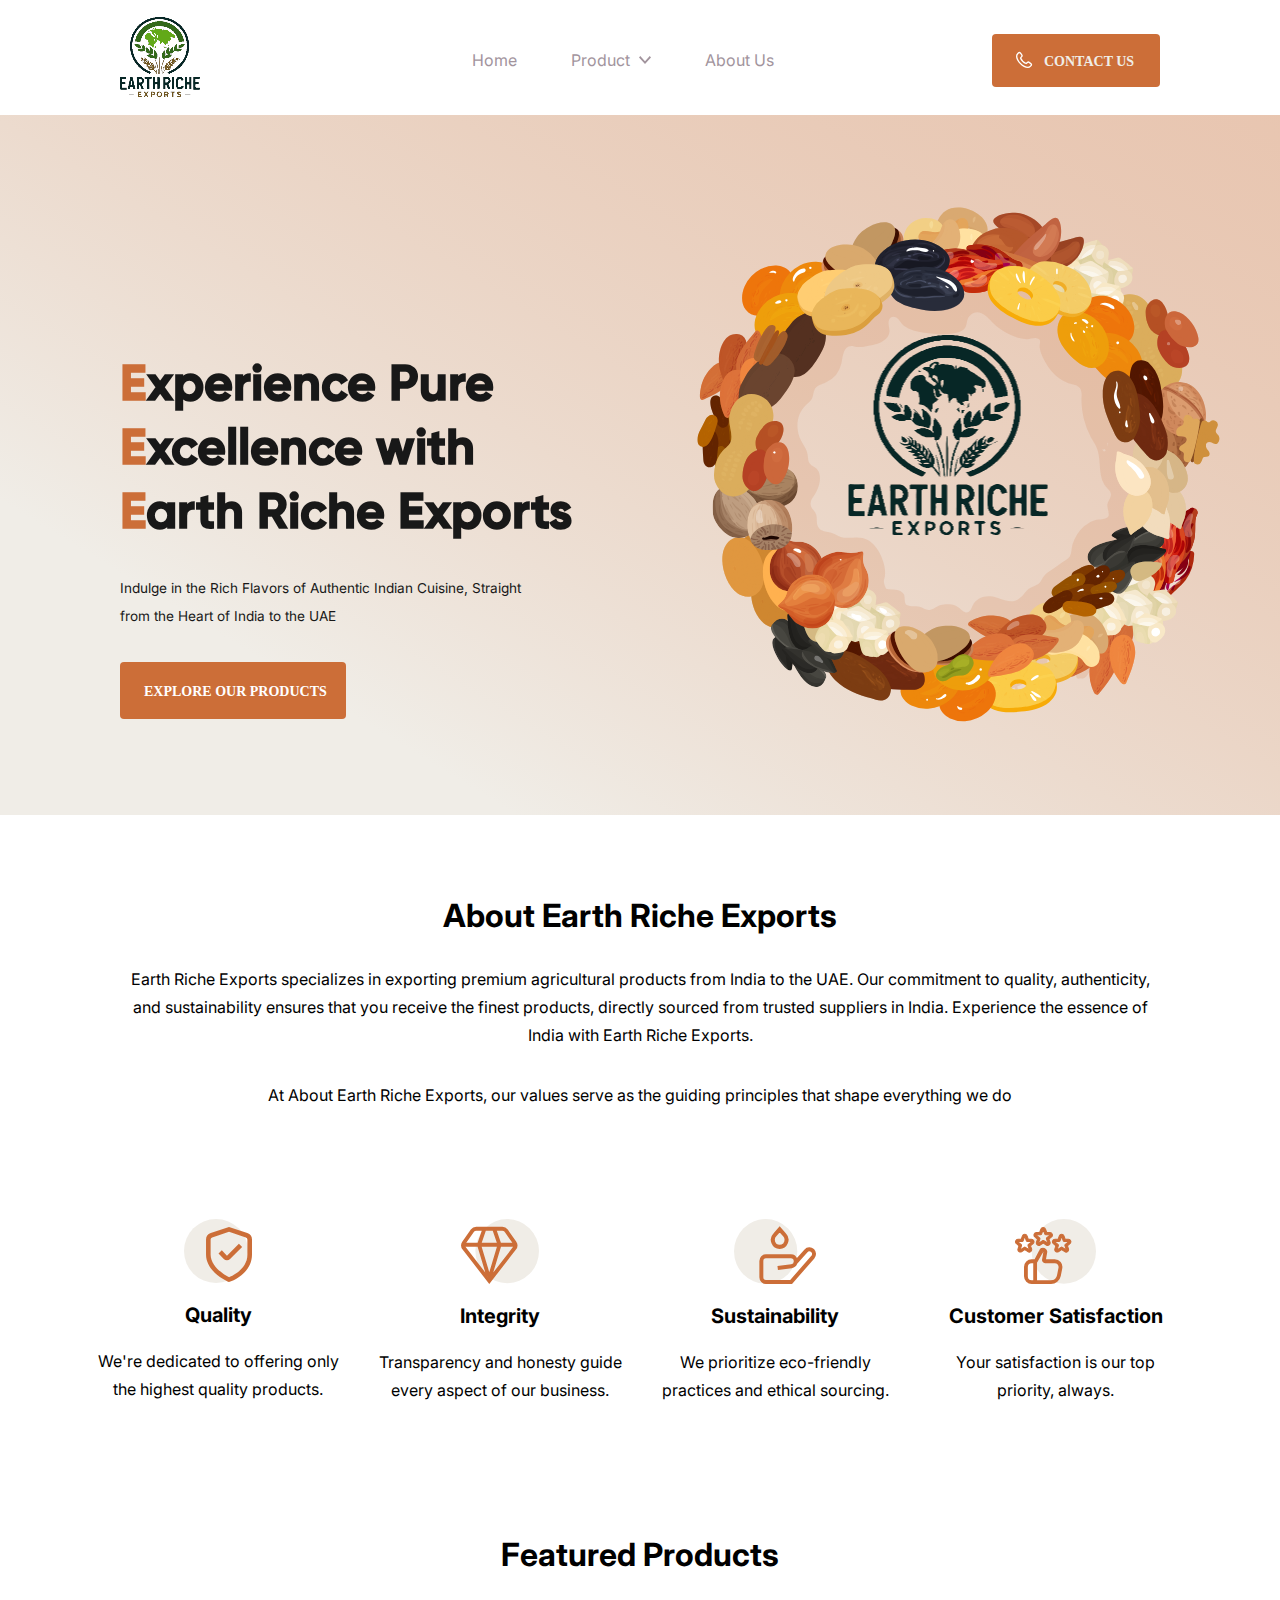
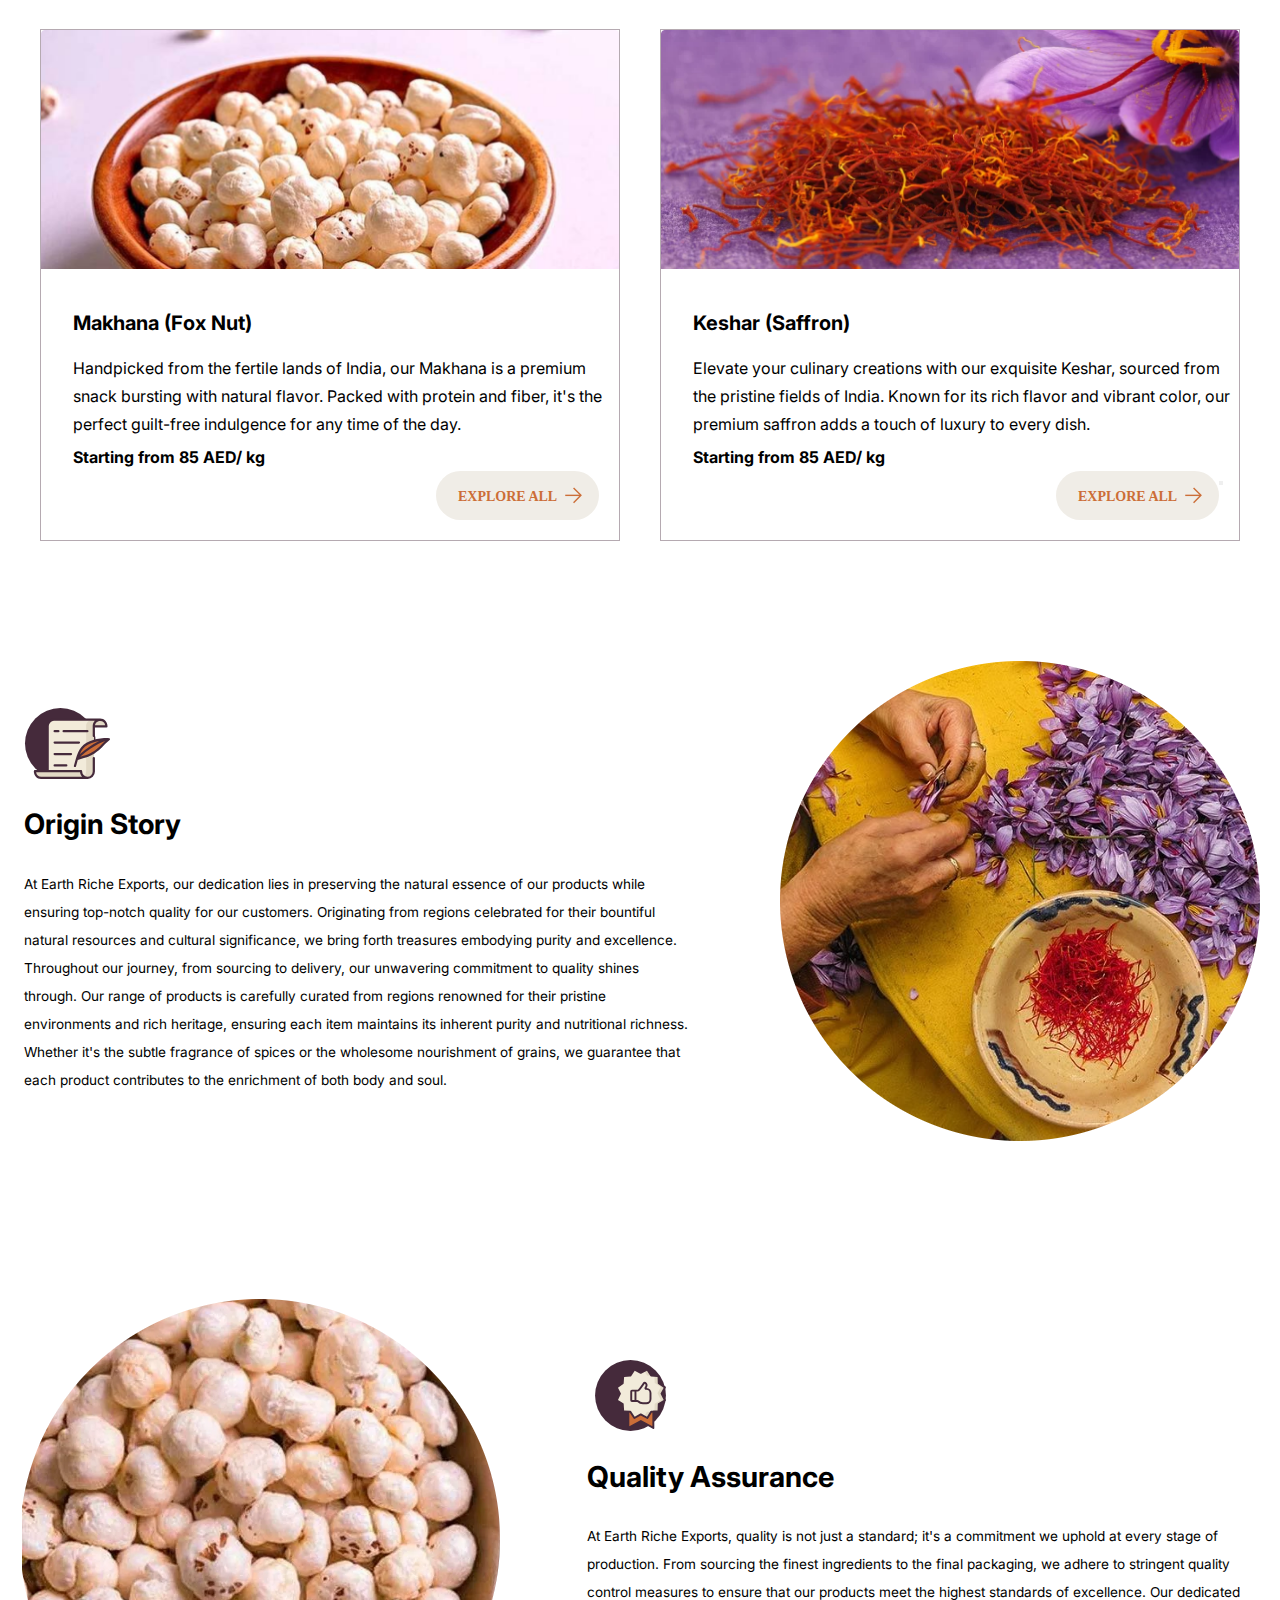
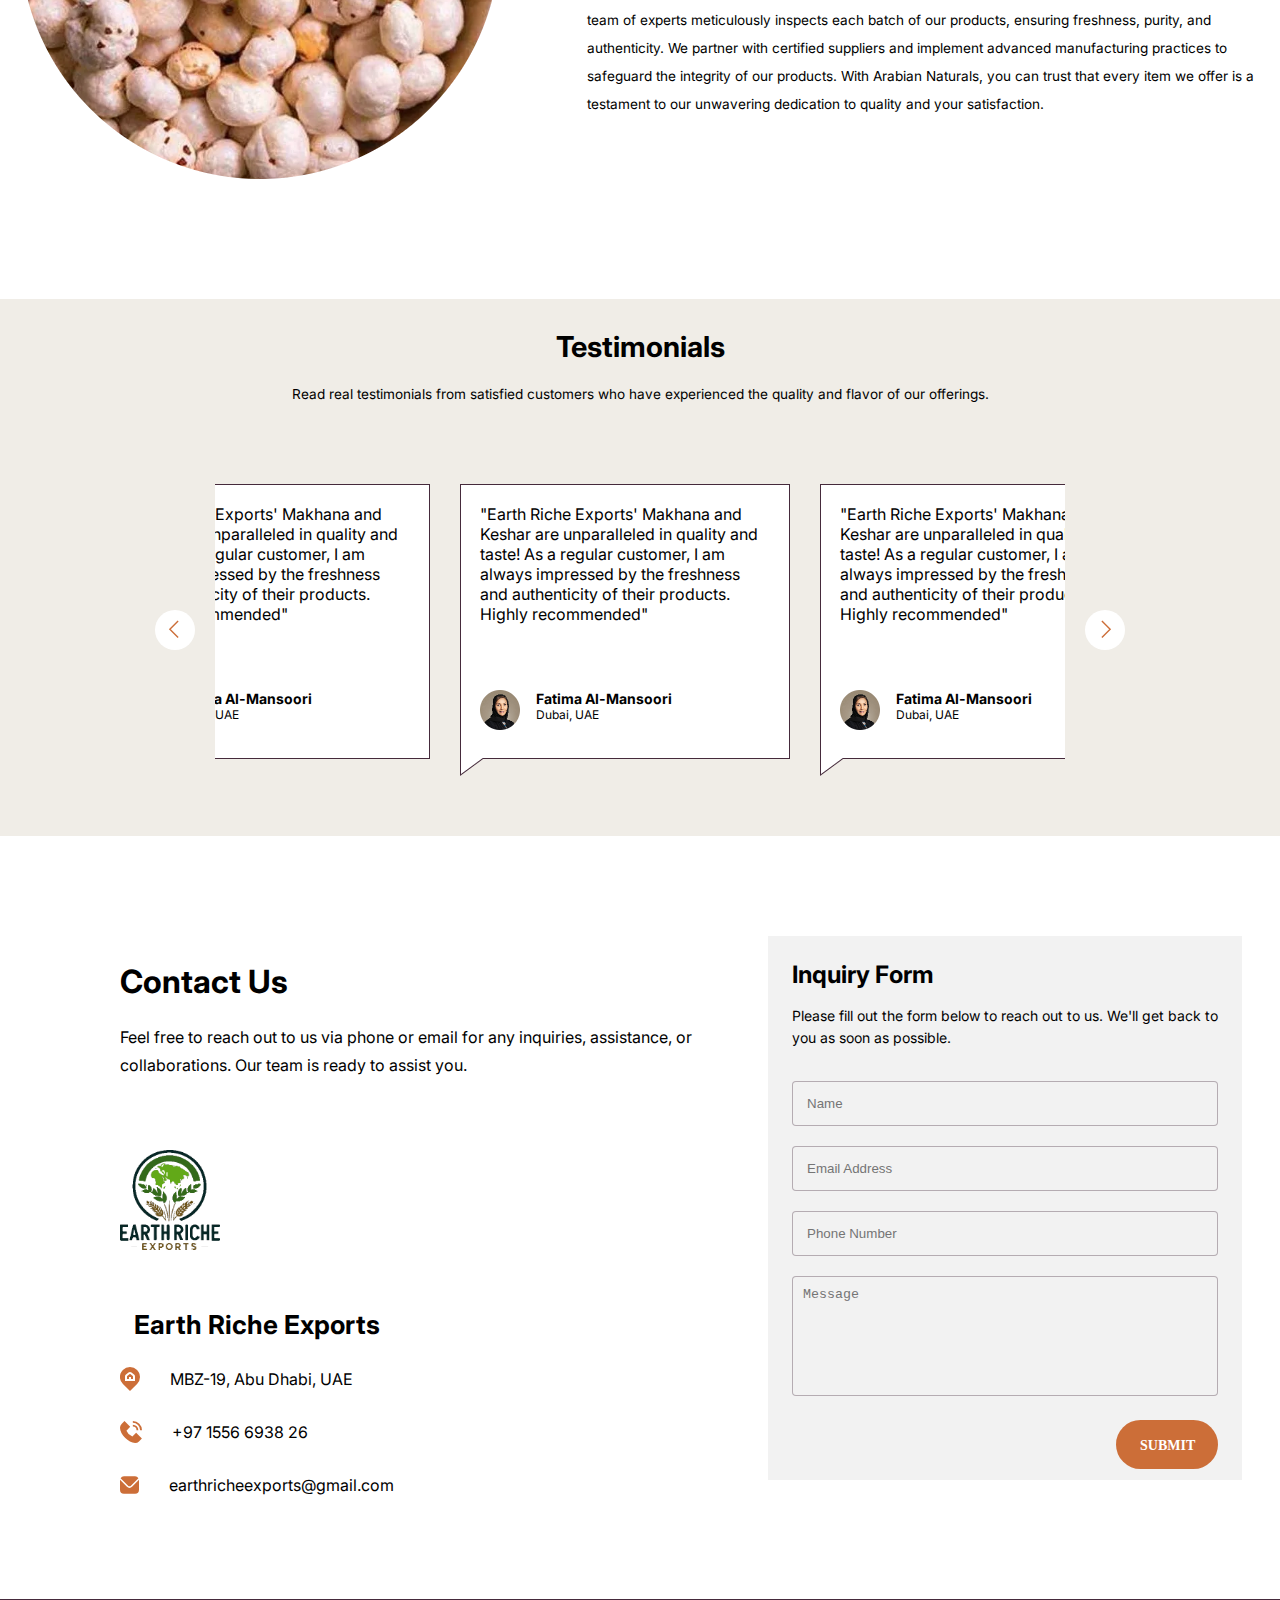
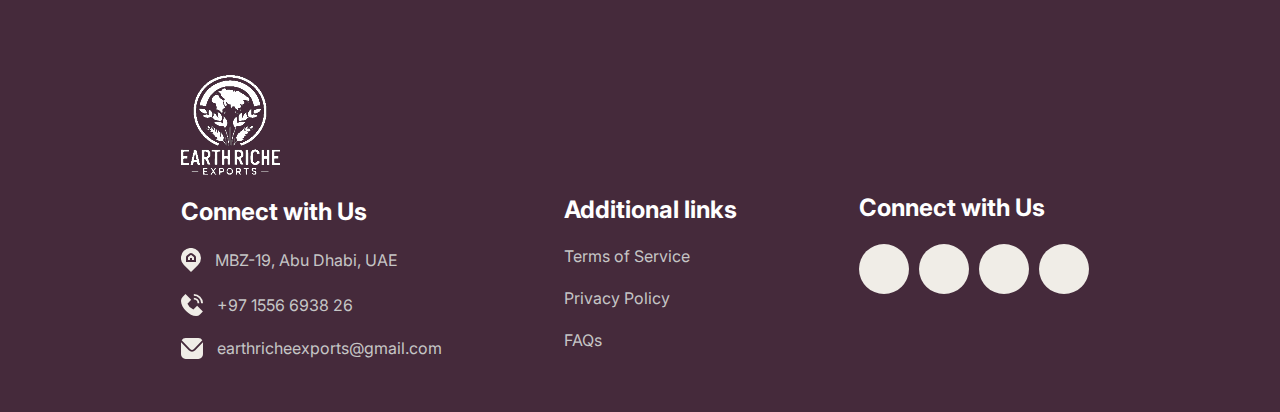
==== index.html @ 017966f7 "Index update" ====
<!DOCTYPE html>
<html lang="en">

<head>
    <meta charset="UTF-8">
    <meta name="viewport" content="width=device-width, initial-scale=1.0">
    <link rel="preconnect" href="https://fonts.googleapis.com">
    <link rel="preconnect" href="https://fonts.gstatic.com" crossorigin>
    <link href="https://fonts.googleapis.com/css2?family=Inter:wght@100..900&display=swap" rel="stylesheet">
    <link rel="stylesheet" href="../css/home.css">
    <title>Earth Riche</title>
</head>

<body>
    <header id="header">
        <div class="logo"> <img src="../img/assets/header-logo.png" alt=""></div>
        <div class="navigation">
            <ul>
                <li><a href="index.html">Home</a></li>
                <li><a class="product-dropdown" href="product.html">Product<img src="../img/assets/ic-dropdown.svg"
                            alt=""></a></li>
                <li><a href="product-keshar.html">About Us</a></li>
            </ul>
        </div>
        <button class="contact-btn"></div>
    </header>

    <!-- Showcase -->
    <div id="showcase">
        <div class="left-section">
            <h1><span class="orange-text">E</span><span class="dark-showcase-text">xperience Pure</span></h1>
            <h1><span class="orange-text">E</span><span class="dark-showcase-text">xcellence with</span></h1>
            <h1><span class="orange-text">E</span><span class="dark-showcase-text">arth Riche Exports</span></h1>
            <p>Indulge in the Rich Flavors of Authentic Indian Cuisine, Straight <br> from the Heart of India to the UAE
            </p>
            <button class="showcase-btn"></button>
        </div>
        <div class="right-section">
            <img class="showcase-ring" src="../img/assets/showcase-dryfruit-ring.svg" alt="">
            <img class="showcase-logo" src="../img/assets/showcase-logo.png" alt="">
        </div>
    </div>

    <!-- About -->
    <div id="about">
        <div class="about-head">
            <h2>About Earth Riche Exports</h2>
            <p>Earth Riche Exports specializes in exporting premium agricultural products from India to the UAE. Our
                 commitment to quality, authenticity, and sustainability ensures that you receive the finest
                products, directly sourced from trusted suppliers in India. Experience the essence of India with
                Earth Riche Exports.
            </p>
            <p>At About Earth Riche Exports, our values serve as the guiding principles that shape everything we do</p>
        </div>

        <div class="about-highlights">
            <div class="item">
                <img src="../img/assets/ic-quality.svg" alt="">
                <h3>Quality</h3>
                <p>We're dedicated to offering only <br> the highest quality products.</p>
            </div>
            <div class="item">
                <img src="../img/assets/ic-integrity.svg" alt="">
                <h3>Integrity</h3>
                <p>Transparency and honesty guide <br> every aspect of our business.</p>
            </div>
            <div class="item">
                <img src="../img/assets/ic-sustainability.svg" alt="">
                <h3>Sustainability</h3>
                <p>We prioritize eco-friendly <br> practices and ethical sourcing.</p>
            </div>
            <div class="item">
                <img src="../img/assets/ic-customer-satisfaction.svg" alt="">
                <h3>Customer Satisfaction</h3>
                <p>Your satisfaction is our top <br> priority, always.</p>
            </div>
        </div>
    </div>

    <!-- Featured -->

    <div id="featured">
        <h1>Featured Products</h1>
        <div class="card-container">
            <div class="card">
                <img src="../img/assets/fox-nut.png" alt="">
                <h2>Makhana (Fox Nut)</h2>
                <p>Handpicked from the fertile lands of India, our Makhana is a premium snack bursting with natural
                    flavor. Packed with protein and fiber, it's the perfect guilt-free indulgence for any time of the
                    day.</p>
                <h3>Starting from 85 AED/ kg</h3>
                <button class="explore-all-btn"></button>
            </div>
            <div class="card">
                <img src="../img/assets/saffron.png" alt="">
                <h2>Keshar (Saffron)</h2>
                <p>Elevate your culinary creations with our exquisite Keshar, sourced from the pristine fields of India.
                    Known for its rich flavor and vibrant color, our premium saffron adds a touch of luxury to every
                    dish.</p>
                <h3>Starting from 85 AED/ kg</h3>
                <div class="explore-all-btn">
                    <button></button>
                </div>
            </div>
        </div>
    </div>

    <!-- Origin Story -->
    <div id="origin-story">
        <div class="origin-left">
            <img src="../img/assets/ic-origin-story.svg" alt="">
            <h1>Origin Story</h1>
            <p>At Earth Riche Exports, our dedication lies in preserving the natural essence of our products while
                ensuring top-notch quality for our customers. Originating from regions celebrated for their bountiful
                natural resources and cultural significance, we bring forth treasures embodying purity and excellence.
                Throughout our journey, from sourcing to delivery, our unwavering commitment to quality shines through.
                Our range of products is carefully curated from regions renowned for their pristine environments and
                rich heritage, ensuring each item maintains its inherent purity and nutritional richness. Whether it's
                the subtle fragrance of spices or the wholesome nourishment of grains, we guarantee that each product
                contributes to the enrichment of both body and soul.</p>
        </div>
        <div class="origin-right"></div>
    </div>

    <div id="quality-assurance">
        <div class="quality-left"></div>
        <div class="quality-right">
            <img src="../img/assets/ic-quality-assurance.svg" alt="">
            <h1>Quality Assurance</h1>
            <p>At Earth Riche Exports, quality is not just a standard; it's a commitment we uphold at every stage of
                production. From sourcing the finest ingredients to the final packaging, we adhere to stringent quality
                control measures to ensure that our products meet the highest standards of excellence. Our dedicated
                team of experts meticulously inspects each batch of our products, ensuring freshness, purity, and
                authenticity. We partner with certified suppliers and implement advanced manufacturing practices to
                safeguard the integrity of our products. With Arabian Naturals, you can trust that every item we offer
                is a testament to our unwavering dedication to quality and your satisfaction.</p>
        </div>
    </div>

    <!-- Testimonials -->
    <div id="testimonials">
        <h1>Testimonials</h1>
        <p>Read real testimonials from satisfied customers who have experienced the quality and flavor of our offerings.
        </p>
        <div class="testimonials-dialogs">
            <div class="left-arrow" id="leftArrow"></div>
            <div class="the-testimony" id="testimony">
                <div class="testimonials-container">
                    <p>"Earth Riche Exports' Makhana and Keshar are unparalleled in quality and taste! As a regular
                        customer, I am always impressed by the freshness and authenticity of their products. Highly
                        recommended"</p>
                    <div class="profile-container">
                        <div class="testimonials-person">
                            <img src="../img/assets/testimonials-person.png" alt="">
                        </div>
                        <div class="testimonials-person-info">
                            <h1>Fatima Al-Mansoori</h1>
                            <p>Dubai, UAE</p>
                        </div>
                    </div>
                </div>

                <div class="testimonials-container">
                    <p>"Earth Riche Exports' Makhana and Keshar are unparalleled in quality and taste! As a regular
                        customer, I am always impressed by the freshness and authenticity of their products. Highly
                        recommended"</p>
                    <div class="profile-container">
                        <div class="testimonials-person">
                            <img src="../img/assets/testimonials-person.png" alt="">
                        </div>
                        <div class="testimonials-person-info">
                            <h1>Fatima Al-Mansoori</h1>
                            <p>Dubai, UAE</p>
                        </div>
                    </div>
                </div>

                <div class="testimonials-container">
                    <p>"Earth Riche Exports' Makhana and Keshar are unparalleled in quality and taste! As a regular
                        customer, I am always impressed by the freshness and authenticity of their products. Highly
                        recommended"</p>
                    <div class="profile-container">
                        <div class="testimonials-person">
                            <img src="../img/assets/testimonials-person.png" alt="">
                        </div>
                        <div class="testimonials-person-info">
                            <h1>Fatima Al-Mansoori</h1>
                            <p>Dubai, UAE</p>
                        </div>
                    </div>
                </div>
                <div class="testimonials-container">
                    <p>"Earth Riche Exports' Makhana and Keshar are unparalleled in quality and taste! As a regular
                        customer, I am always impressed by the freshness and authenticity of their products. Highly
                        recommended"</p>
                    <div class="profile-container">
                        <div class="testimonials-person">
                            <img src="../img/assets/testimonials-person.png" alt="">
                        </div>
                        <div class="testimonials-person-info">
                            <h1>Fatima Al-Mansoori</h1>
                            <p>Dubai, UAE</p>
                        </div>
                    </div>
                </div>
                <div class="testimonials-container">
                    <p>"Earth Riche Exports' Makhana and Keshar are unparalleled in quality and taste! As a regular
                        customer, I am always impressed by the freshness and authenticity of their products. Highly
                        recommended"</p>
                    <div class="profile-container">
                        <div class="testimonials-person">
                            <img src="../img/assets/testimonials-person.png" alt="">
                        </div>
                        <div class="testimonials-person-info">
                            <h1>Fatima Al-Mansoori</h1>
                            <p>Dubai, UAE</p>
                        </div>
                    </div>
                </div>

                <div class="testimonials-container">
                    <p>"Earth Riche Exports' Makhana and Keshar are unparalleled in quality and taste! As a regular
                        customer, I am always impressed by the freshness and authenticity of their products. Highly
                        recommended"</p>
                    <div class="profile-container">
                        <div class="testimonials-person">
                            <img src="../img/assets/testimonials-person.png" alt="">
                        </div>
                        <div class="testimonials-person-info">
                            <h1>Fatima Al-Mansoori</h1>
                            <p>Dubai, UAE</p>
                        </div>
                    </div>
                </div>

                <div class="testimonials-container">
                    <p>"Earth Riche Exports' Makhana and Keshar are unparalleled in quality and taste! As a regular
                        customer, I am always impressed by the freshness and authenticity of their products. Highly
                        recommended"</p>
                    <div class="profile-container">
                        <div class="testimonials-person">
                            <img src="../img/assets/testimonials-person.png" alt="">
                        </div>
                        <div class="testimonials-person-info">
                            <h1>Fatima Al-Mansoori</h1>
                            <p>Dubai, UAE</p>
                        </div>
                    </div>
                </div>
            </div>
            <div class="right-arrow" id="rightArrow"></div>
        </div>
        <script src="../js/scroll.js"></script>
    </div>

    <div id="contact-inquiry">
        <div class="contact-left-section">
            <h1>Contact Us</h1>
            <p>Feel free to reach out to us via phone or email for any inquiries, assistance, or <br> collaborations.
                Our team is ready to assist you.</p>
            <div class="contact-us-addresses">
                <ul>
                    <li>
                        <div class="contact-us-logo"></div>
                    </li>
                    <li>
                        <h3>Earth Riche Exports</h3>
                    </li>
                    <li><img src="../img/assets/map-marker-home-orange.svg" alt="">
                        <p>MBZ-19, Abu Dhabi, UAE</p>
                    </li>
                    <li><img src="../img/assets/phone-call-orange.svg" alt="">
                        <p>+97 1556 6938 26</p>
                    </li>
                    <li><img src="../img/assets/envelope-orange.svg" alt="">
                        <p>earthricheexports@gmail.com</p>
                    </li>
                </ul>
            </div>
        </div>
        <div class="contact-right-section">
            <div class="inquiry-form-container">
                <h1>Inquiry Form</h1>
                <p>Please fill out the form below to reach out to us. We'll get back to you as soon as possible.</p>
                <div class="input-container">
                    <input type="text" class="text-input" placeholder="Name">
                </div>
                <div class="input-container">
                    <input type="text" class="text-input" placeholder="Email Address">
                </div>
                <div class="input-container">
                    <input type="text" class="text-input" placeholder="Phone Number">
                </div>
                <div class="input-container">
                    <textarea class="text-area" placeholder="Message"></textarea>
                </div>
                <button class="submit-btn">SUBMIT</button>
            </div>
            
        </div>
    </div>

    <!-- Footer -->
    <footer id="footer">
        <div class="more-info">
            <div class="connect-with-us-addresses">
                <ul>
                    <li>
                        <div class="footer-image"><img src="../img/assets/footer-logo.png" alt=""></div>
                    </li>
                    <li>
                        <h3>Connect with Us</h3>
                    </li>
                    <li><img src="../img/assets/ic-location.svg" alt="">
                        <p>MBZ-19, Abu Dhabi, UAE</p>
                    </li>
                    <li><img src="../img/assets/ic-phone.svg" alt="">
                        <p>+97 1556 6938 26</p>
                    </li>
                    <li><img src="../img/assets/ic-mail.svg" alt="">
                        <p>earthricheexports@gmail.com</p>
                    </li>
                </ul>
            </div>
            <div class="additional-links">
                <ul>
                    <li>
                        <h3>Additional links</h3>
                    </li>
                    <li>
                        <p>Terms of Service</p>
                    </li>
                    <li>
                        <p>Privacy Policy</p>
                    </li>
                    <li>
                        <p>FAQs</p>
                    </li>
                </ul>
            </div>
            <div class="connect-with-us-social">
                <h3>Connect with Us</h3>
                <div class="icons">
                    <ul>
                        <li><img src="../img/assets/ic-twitter.svg" alt=""></li>
                        <li><img src="../img/assets/ic-facebook.svg" alt=""></li>
                        <li><img src="../img/assets/ic-instagram.svg" alt=""></li>
                        <li><img src="../img/assets/ic-linkedin.svg" alt=""></li>
                    </ul>
                </div>
            </div>
        </div>
    </footer>
    
</body>

</html>
---- css/home.css ----
* {
  margin: 0;
  padding: 0;
  box-sizing: border-box;
  margin: auto;
}

@font-face {
  font-family: gilroy-bold;
  src: url(../font/gilroy/Gilroy-Bold.ttf);
}

a {
  color: #A2949D;
  text-decoration: none;
  font-family: "Inter", sans-serif;
}

h1,
h2,
h3,
h4,
p {
  font-family: "Inter", sans-serif;
}

.orange-text {
  color: #CC6E38;
}

.dark-showcase-text {
  color: #181818;
}


/* Styles for screens with a maximum width of 480 pixels (e.g., mobile phones) */
@media screen and (max-width: 480px) {
  /* CSS styles for mobile phones */


  /* Navbar */
  #header {
    width: 100%;
    background: #fff;
    position: sticky;
    height: 70px;
    z-index: 2;
    display: flex;
    align-items: center;
    justify-content: space-between;
    flex-wrap: wrap;
  }

  #header .logo {
    display: flex;
    margin-left: 10px;
    justify-content: center;
    margin-top: 10px;
    /* top right bottom left */
  }

  #header .logo img {
    width: 50px;
    height: 50px;
  }

  #header .navigation ul {
    display: flex;
    list-style-type: none;
    align-items: center;
    justify-content: center;
    text-decoration: none;
  }

  #header .navigation ul li {
    display: none;
    margin-left: 14px;
    font-size: 8px;
  }

  #header .product-dropdown {
    display: flex;
  }

  #header .product-dropdown img {
    margin-left: 6px;
    padding: 0;
    width: 8px;
    display: flex;
    align-items: flex-start;
  }

  #header .contact-btn {
    display: flex;
    margin-right: 0;
    background: url('../img/backrounds/contact-us-btn.svg') no-repeat;
    background-size: contain;
    width: 106px;
    height: 57px;
    margin: 20px 30px 20px 0;
    border: none;
    cursor: pointer;
  }


  /* Showcase */
  #showcase {    
    background-image: url('../img/backrounds/showcase-bg.svg');
    height: auto;
    width: 100%;
    display: flex;
  }

  #showcase .left-section {
    width: 50%;
    padding-left: 0px;
    display: flex;
    flex-direction: column;
    align-items: flex-start;
    justify-content: center;
    padding-left: 10px;
    padding-top: 40px;
  }

  #showcase .left-section h1 {
    font-size: 1rem;
    line-height: 24px;
    font-family: gilroy-bold;
    margin: 0;
  }

  #showcase .left-section p {
    color: #181818;
    font-size: .44rem;
    padding-top: 10px;
    line-height: 18px;
    margin: 0;
    font-family: "Inter" sans-serif;
  }

  #showcase .left-section .showcase-btn {
    background: url('../img/backrounds/showcase-btn-bg.svg') no-repeat;
    /* Add background image */
    background-size: contain;
    width: 106px;
    height: 57px;
    margin: 12px 10px 10px 0px;
    /* top right bottom left */
    border: none;
    cursor: pointer;
  }

  #showcase .right-section {
    width: 50%;
    position: relative;
    padding-right: 0;
    display: flex;
    justify-content: flex-end;
  }

  #showcase .right-section .showcase-ring {
    padding-right: 20px;
    width: 100%;
    height: auto;
  }

  #showcase .right-section .showcase-logo {
    position: absolute;
    width: 60px;
    height: 60px;
    top: 50%;
    right: 50%;
    left: 50%;
    transform: translate(-65%, -55%);
    z-index: 1;
  }


  /* About */

  #about {
    display: flex;
    flex-direction: column;
    align-items: center;
    justify-content: center;
    padding-top: 54px;
  }

  #about .about-head {
    display: flex;
    flex-direction: column;
    align-items: center;
    justify-content: center;
  }

  #about .about-head h2 {
    font-size: 1rem;
    line-height: 18px;
  }

  #about .about-head p {
    font-size: .55rem;
    line-height: 12px;
    margin-top: 10px;
    padding-left: 10px;
    padding-right: 10px;
    display: flex;
    align-items: center;
    text-align: center;
  }

  #about .about-highlights {
    display: flex;
    flex-direction: column;
    align-items: center;
    margin-top: 20px;
  }

  #about .about-highlights .item img {
    width: 100%;
    height: auto;
  }

  #about .about-highlights .item {
    display: flex;
    flex-direction: column;
    align-items: center;
    justify-content: space-between;
    margin: 20px;
  }

  #about .about-highlights .item h3 {
    padding: 10px;
    font-size: .65rem;
  }

  #about .about-highlights .item p {
    font-size: .45rem;
    line-height: 9px;
    display: flex;
    margin: 0;
    text-align: center;
  }

  /* Featured */
  #featured {
    display: flex;
    flex-direction: column;
    align-items: center;
    margin-top: 80px;
  }

  #featured h2 {
    font-size: 30px;
  }

  #featured .card-container {
    margin-top: 35px;
    display: flex;
    flex-direction: column;
  }

  #featured .card-container .card {
    border: .7px solid #452A3B66;
    display: flex;
    flex-direction: column;
    align-items: center;
    justify-content: center;
    margin-bottom: 20px;
    width: 80%;
    height: 302px;
  }

  #featured .card-container .card img {
    width: 100%;
    height: auto;
  }

  #featured .card-container .card h2 {
    font-size: .75rem;
    font-weight: bold;
    padding-top: 8px;
    padding-left: 16px;
    padding-bottom: 8px;
    margin-left: 0;
  }

  #featured .card-container .card p {
    font-size: 9px;
    padding-left: 16px;
    line-height: 16px;
    margin-left: 0;
  }

  #featured .card-container .card h3 {
    font-size: .55rem;
    font-weight: bold;
    padding-left: 16px;
    margin-top: 7px;
    margin-left: 0;
  }

  #featured .card-container .card .explore-all-btn {
    background: url('../img/backrounds/explore-all-btn-bg.svg') no-repeat right;
    background-size: 100px;
    border: none;
    display: flex;
    flex-direction: row;
    align-items: flex-end;
    padding-bottom: 34px;
    margin-right: 20px;
    padding-left: 250px;
    height: 49px;
  }


  /* Origin */
  #origin-story {
    margin-top: 50px;
    display: flex;
    flex-direction: column;
  }

  #origin-story .origin-left {
    width: 90%;
    display: flex;
    flex-direction: column;
    justify-content: center;
    align-items: center;
    padding-left: 10px;
    padding-right: 19px;
  }

  #origin-story .origin-left img {
    width: 67.17px;
    height: 51px;
    margin-bottom: 16px;
    margin-left: 0px;
    display: flex;
  }

  #origin-story .origin-left h1 {
    margin-bottom: 16px;
    margin-left: 0px;
    line-height: 19px;
    font-size: 1.2rem;
    display: flex;
  }

  #origin-story .origin-left p {
    line-height: 18px;
    font-size: 10px;
    display: flex;
    align-items: center;
    justify-content: center;
    margin-bottom: 16px;
  }


  #origin-story .origin-right {
    width: 280px;
    height: 280px;
    display: flex;
    background: url('../img/backrounds/origin-story-bg.png') no-repeat right;
    background-size: cover;
  }

  /* Quality Assurance */
  #quality-assurance {
    margin-top: 58px;
    display: flex;
    flex-direction: column-reverse;
  }

  #quality-assurance .quality-right {
    width: 90%;
    display: flex;
    flex-direction: column;
    justify-content: center;
    align-items: center;
    padding-left: 10px;
    padding-right: 19px;
  }

  #quality-assurance .quality-right img {
    width: 67.17px;
    height: 51px;
    margin-bottom: 26px;
    display: flex;
    margin-left: 0px;
  }

  #quality-assurance .quality-right h1 {
    font-size: 1.2rem;
    margin-bottom: 16px;
    line-height: 19px;
    display: flex;
    margin-left: 0px;
  }

  #quality-assurance .quality-right p {
    font-size: 10px;
    line-height: 18px;
    display: flex;
    margin-bottom: 10px;
  }


  #quality-assurance .quality-left {
    width: 280px;
    height: 280px;
    display: flex;
    background: url('../img/backrounds/quality-assurance-bg.png') no-repeat left;
    background-size: cover;
  }

  /* Testimonials */
  #testimonials {
    background: #F0EDE7;
    height: 464px;
    width: 100%;
    display: flex;
    flex-direction: column;
    align-items: center;
    justify-content: center;
    margin-top: 50px;
  }

  #testimonials h1 {
    display: flex;
    justify-content: center;
    margin-bottom: 12px;
    padding-top: 12px;
    font-size: 1.2rem;
  }

  #testimonials p {
    display: flex;
    text-align: center;
    font-size: 10px;
    margin-top: 0px;
    margin-bottom: 22px;
    padding-top: 0px;
  }

  #testimonials .testimonials-dialogs {
    display: flex;
    align-items: center;
    justify-content: center;
    width: 100%;
    height: auto;
    margin-bottom: 0;
    margin-top: 0;
    margin-left: 30px;
    margin-right: 30px;
  }

  #testimonials .left-arrow {
    background: url('../img/assets/left-arrow.svg') no-repeat center;
    background-size: contain;
    height: 20px;
    width: 20px;
    margin-right: 0px;
    padding-left: 50px;
    display: flex;
    align-items: center;
    justify-content: center;
  }

  #testimonials .right-arrow {
    background: url('../img/assets/right-arrow.svg') no-repeat center;
    background-size: contain;
    height: 20px;
    width: 20px;
    margin-left: 0;
    padding-right: 50px;
    display: flex;
    align-items: center;
    justify-content: center;
  }


  #testimonials .the-testimony {
    display: flex;
    flex-direction: row;
    align-items: center;
    justify-content: flex-start;
    overflow-x: hidden;
    max-width: 850px;
    white-space: no-wrap;
    margin-left: 0px;
  }

  #testimonials .testimonials-container {
    background: url('../img/backrounds/testimonials-dialog-bubble-bg.png')no-repeat;
    background-size: cover;
    flex-wrap: nowrap;
    flex-direction: column;
    margin-right: 30px;
    margin-bottom: 60px;
    margin-top: 60px;
    min-width: 190px;
    min-height: 172px;
  }

  #testimonials .testimonials-container p {
    padding: .55rem;
    margin-bottom: 0px;
  }

  #testimonials .testimonials-container .profile-container {
    display: flex;
    flex-direction: row;
    align-items: flex-end;
    align-content: flex-end;
  }

  #testimonials .testimonials-container .profile-container .testimonials-person {
    display: flex;
    margin-top: 12px;
    margin-left: 12px;
    margin-right: 16px;
  }

  #testimonials .testimonials-container .profile-container .testimonials-person img{
    width: 26px;
  }

  #testimonials .testimonials-container .testimonials-person-info {
    display: flex;
    flex-direction: column;
    align-items: flex-start;
    justify-content: flex-start;
    margin: 0;
  }

  #testimonials .testimonials-container .testimonials-person-info h1 {
    font-size: .65rem;
    margin: 0;
    padding: 0;
  }

  #testimonials .testimonials-container .testimonials-person-info p {
    font-size: .55rem;
    display: flex;
    align-items: flex-start;
    justify-content: center;
    margin: 0;
    padding: 0;
  }

  /* Contact Inquiry */
  #contact-inquiry {
    display: flex;
    flex-direction: column;
    align-items: center;
    justify-content: center;
    margin-left: 10px;
    margin-right: 10px;
  }

  #contact-inquiry .contact-left-section {
    width: 55%;
    margin-top: 56px;
    display: flex;
    flex-direction: column;
    align-items: center;
    justify-content: center;
  }

  #contact-inquiry .contact-left-section h1 {
    font-size: 1.2rem;
    font-weight: bold;
  }

  #contact-inquiry .contact-left-section p {
    font-size: .55rem;
    text-align: center;
    line-height: 18px;
    margin-top: 12px;
    margin-bottom: 16.71px;
  }

  #contact-inquiry .contact-left-section .contact-us-logo {
    background: url('../img/assets/contact-us-logo.png') no-repeat center;
    background-size: contain;
    width: 100%;
    height: 80px;
    margin-left: 0;
    margin-bottom: 24px;
    margin-right: 0;
  }

  #contact-inquiry .contact-left-section .contact-us-addresses ul {
    text-decoration: none;
    list-style-type: none;
    margin-left: 0;
  }

  #contact-inquiry .contact-left-section .contact-us-addresses ul li {
    display: flex;
    padding-top: 10px;
  }

  #contact-inquiry .contact-left-section .contact-us-addresses ul li img {
    margin: 0;
  }

  #contact-inquiry .contact-left-section .contact-us-addresses ul li p {
    margin-top: 0;
    margin-bottom: 0px;
    margin-left: 30px;
  }

  #contact-inquiry h3 {
    color: #000;
    font-size: 1rem;
    margin-left: 0px;
    font-family: "Inter", sans-serif;
    font-weight: bold;
  }

  #contact-inquiry ul li p {
    padding: 0;
    margin: 0;
  }

  #contact-inquiry .contact-us-addresses {
    display: flex;
    flex-direction: row;
    align-items: flex-start;
    justify-content: space-between;
  }

  #contact-inquiry .contact-right-section {
    margin-top: 56px;
    width: 100%;
    height: auto;
    background: #F2F2F2;
    padding: 34px;
    display: flex;
    align-items: center;
    justify-content: center;
  }

  #contact-inquiry .contact-right-section h1 {
    font-size: 1.2rem;
    line-height: 19px;
  }

  #contact-inquiry .contact-right-section p {
    font-size: .55rem;
    margin-top: 8px;
    margin-bottom: 12px;
    line-height: 12px;
  }
  
  #contact-inquiry .contact-right-section .text-input {
    background-color: #F2F2F2;
    width: 100%;
    height: auto;
    border: 0.7px solid #452A3B59;
    border-radius: 4px;
    padding: 14px; 
    opacity: 1;
    margin-bottom: 10px;
  }
  
  #contact-inquiry .contact-right-section .text-area {
    background-color: #F2F2F2;
    width: 100%;
    height: 100px;
    border: 0.7px solid #452A3B59;
    border-radius: 4px;
    padding: 10px; 
    resize: none; 
    overflow: auto; 
    opacity: 1;
    display: flex;
  }

  #contact-inquiry .contact-right-section .submit-btn {
    background: #CC6E38;
    color: white;
    width: 100%;
    height: 39px;
    border: none;
    display: flex;
    align-items: center; 
    justify-content: center; 
    margin-right: 0;
    margin-top: 10px;
    margin-bottom: 0px;
    padding: 0; 
    border-radius: 20px;
    font-family: 'Inter', sans-serif; 
    font-size: 16px;
    text-transform: uppercase;
    cursor: pointer;
}


  /* Footer */
  #footer {
    width: 100%;
    height: auto;
    background: #452A3B;
    display: flex;
    flex-wrap: wrap;
    flex-direction: column;
    justify-content: space-between;
    margin-top: 20px;
  }

  #footer .footer-image {
    display: flex;
    flex-wrap: wrap;
    flex-direction: column;
    align-items: flex-start;
    justify-content: flex-start;
    margin-bottom: 0px;
    margin-top: 0px;

  }

  #footer ul {
    text-decoration: none;
    list-style-type: none;
    display: flex;
    flex-direction: column;
  }

  #footer ul li {
    margin-top: 22px;
    margin-left: 0;
  }

  #footer h3 {
    color: #fff;
    font-size: 1rem;
    font-family: "Inter", sans-serif;
    font-weight: bold;
  }

  #footer p {
    color: #C6C6C6;
    font-size: 12px;
  }

  #footer .more-info {
    display: flex;
    flex-direction: column;
    align-items: flex-start;
    flex-grow: 1;
    justify-content: space-between;
    padding: 0;
    margin: 0;
  }

  #footer .connect-with-us-addresses {
    margin: 20px;
  }
  #footer .connect-with-us-addresses h2 {
    margin-top: 22px;
  }

  #footer .connect-with-us-addresses ul li {
    display: flex;
  }

  #footer .connect-with-us-addresses ul li p {
    margin-left: 14px;
  }

  #footer .additional-links {
    display: flex;
    flex-direction: column;
    margin-top: 30px;
    margin-left: 20px;
  }

  #footer .connect-with-us-social {
    display: flex;
    flex-direction: column;
    margin-top: 30px;
    margin-left: 20px;
  }

  #footer .connect-with-us-social ul {
    display: flex;
    flex-direction: row;
  }

  #footer .connect-with-us-social ul li {
    padding-bottom: 100px;
  }
  #footer .connect-with-us-social h3 {
    margin-left: 0;
  }

  #footer .connect-with-us-social .icons img {
   margin-left: 0;
    padding: 10px;
  }

}

@media screen and (min-width: 481px) and (max-width: 600px) {

  /* Navbar */
  #header {
    width: 100%;
    background: #fff;
    position: sticky;
    height: 70px;
    z-index: 2;
    display: flex;
    align-items: center;
    justify-content: space-between;
    flex-wrap: wrap;
  }

  #header .logo {
    display: flex;
    margin-left: 10px;
    justify-content: center;
    margin-top: 10px;
    /* top right bottom left */
  }

  #header .logo img {
    width: 50px;
    height: 50px;
  }

  #header .navigation ul {
    display: flex;
    list-style-type: none;
    align-items: center;
    justify-content: center;
    text-decoration: none;
  }

  #header .navigation ul li {
    display: none;
    margin-left: 14px;
    font-size: 8px;
  }

  #header .product-dropdown {
    display: flex;
  }

  #header .product-dropdown img {
    margin-left: 6px;
    padding: 0;
    width: 8px;
    display: flex;
    align-items: flex-start;
  }

  #header .contact-btn {
    display: flex;
    margin-right: 0;
    background: url('../img/backrounds/contact-us-btn.svg') no-repeat;
    background-size: contain;
    width: 106px;
    height: 57px;
    margin: 20px 30px 20px 0;
    border: none;
    cursor: pointer;
  }


  /* Showcase */
  #showcase {    
    background-image: url('../img/backrounds/showcase-bg.svg');
    height: auto;
    width: 100%;
    display: flex;
  }

  #showcase .left-section {
    width: 50%;
    padding-left: 0px;
    display: flex;
    flex-direction: column;
    align-items: flex-start;
    justify-content: center;
    padding-left: 10px;
    padding-top: 40px;
  }

  #showcase .left-section h1 {
    font-size: 1rem;
    line-height: 24px;
    font-family: gilroy-bold;
    margin: 0;
  }

  #showcase .left-section p {
    color: #181818;
    font-size: .44rem;
    padding-top: 10px;
    line-height: 18px;
    margin: 0;
    font-family: "Inter" sans-serif;
  }

  #showcase .left-section .showcase-btn {
    background: url('../img/backrounds/showcase-btn-bg.svg') no-repeat;
    /* Add background image */
    background-size: contain;
    width: 106px;
    height: 57px;
    margin: 12px 10px 10px 0px;
    /* top right bottom left */
    border: none;
    cursor: pointer;
  }

  #showcase .right-section {
    width: 50%;
    position: relative;
    padding-right: 0;
    display: flex;
    justify-content: flex-end;
  }

  #showcase .right-section .showcase-ring {
    padding-right: 20px;
    width: 100%;
    height: auto;
  }

  #showcase .right-section .showcase-logo {
    position: absolute;
    width: 90px;
    height: 90px;
    top: 50%;
    right: 50%;
    left: 50%;
    transform: translate(-55%, -55%);
    z-index: 1;
  }


  /* About */

  #about {
    display: flex;
    flex-direction: column;
    align-items: center;
    justify-content: center;
    padding-top: 54px;
  }

  #about .about-head {
    display: flex;
    flex-direction: column;
    align-items: center;
    justify-content: center;
  }

  #about .about-head h2 {
    font-size: 1rem;
    line-height: 18px;
  }

  #about .about-head p {
    font-size: .55rem;
    line-height: 12px;
    margin-top: 10px;
    display: flex;
    align-items: center;
    text-align: center;
  }

  #about .about-highlights {
    display: flex;
    flex-direction: column;
    align-items: center;
    margin-top: 20px;
  }

  #about .about-highlights .item img {
    width: 100%;
    height: auto;
  }

  #about .about-highlights .item {
    display: flex;
    flex-direction: column;
    align-items: center;
    justify-content: space-between;
    margin: 20px;
  }

  #about .about-highlights .item h3 {
    padding: 10px;
    font-size: .65rem;
  }

  #about .about-highlights .item p {
    font-size: .45rem;
    line-height: 9px;
    display: flex;
    margin: 0;
    text-align: center;
  }

  /* Featured */
  #featured {
    display: flex;
    flex-direction: column;
    align-items: center;
    margin-top: 80px;
  }

  #featured h2 {
    font-size: 30px;
  }

  #featured .card-container {
    margin-top: 35px;
    display: flex;
    flex-direction: column;
  }

  #featured .card-container .card {
    border: .7px solid #452A3B66;
    display: flex;
    flex-direction: column;
    align-items: center;
    justify-content: center;
    margin-bottom: 20px;
    width: 80%;
    height: 302px;
  }

  #featured .card-container .card img {
    width: 100%;
    height: auto;
  }

  #featured .card-container .card h2 {
    font-size: .75rem;
    font-weight: bold;
    padding-top: 8px;
    padding-left: 16px;
    padding-bottom: 8px;
    margin-left: 0;
  }

  #featured .card-container .card p {
    font-size: 9px;
    padding-left: 16px;
    line-height: 16px;
    margin-left: 0;
  }

  #featured .card-container .card h3 {
    font-size: .55rem;
    font-weight: bold;
    padding-left: 16px;
    margin-top: 7px;
    margin-left: 0;
  }

  #featured .card-container .card .explore-all-btn {
    background: url('../img/backrounds/explore-all-btn-bg.svg') no-repeat right;
    background-size: 100px;
    border: none;
    display: flex;
    flex-direction: row;
    align-items: flex-end;
    padding-bottom: 34px;
    margin-right: 20px;
    padding-left: 250px;
    height: 49px;
  }


  /* Origin */
  #origin-story {
    margin-top: 50px;
    display: flex;
    flex-direction: column;
  }

  #origin-story .origin-left {
    width: 60%;
    display: flex;
    flex-direction: column;
    justify-content: center;
    align-items: center;
    padding-left: 10px;
    padding-right: 19px;
  }

  #origin-story .origin-left img {
    width: 67.17px;
    height: 51px;
    margin-bottom: 16px;
    margin-left: 0px;
    display: flex;
  }

  #origin-story .origin-left h1 {
    margin-bottom: 16px;
    margin-left: 0px;
    line-height: 19px;
    font-size: 1.2rem;
    display: flex;
  }

  #origin-story .origin-left p {
    line-height: 18px;
    font-size: 10px;
    display: flex;
    align-items: center;
    justify-content: center;
    margin-bottom: 16px;
  }


  #origin-story .origin-right {
    width: 280px;
    height: 280px;
    display: flex;
    background: url('../img/backrounds/origin-story-bg.png') no-repeat right;
    background-size: cover;
  }

  /* Quality Assurance */
  #quality-assurance {
    margin-top: 58px;
    display: flex;
    flex-direction: column-reverse;
  }

  #quality-assurance .quality-right {
    width: 60%;
    display: flex;
    flex-direction: column;
    justify-content: center;
    align-items: center;
    padding-left: 10px;
    padding-right: 19px;
  }

  #quality-assurance .quality-right img {
    width: 67.17px;
    height: 51px;
    margin-bottom: 26px;
    display: flex;
    margin-left: 0px;
  }

  #quality-assurance .quality-right h1 {
    font-size: 1.2rem;
    margin-bottom: 16px;
    line-height: 19px;
    display: flex;
    margin-left: 0px;
  }

  #quality-assurance .quality-right p {
    font-size: 10px;
    line-height: 18px;
    display: flex;
    margin-bottom: 10px;
  }


  #quality-assurance .quality-left {
    width: 280px;
    height: 280px;
    display: flex;
    background: url('../img/backrounds/quality-assurance-bg.png') no-repeat left;
    background-size: cover;
  }

  /* Testimonials */
  #testimonials {
    background: #F0EDE7;
    height: 464px;
    width: 100%;
    display: flex;
    flex-direction: column;
    align-items: center;
    justify-content: center;
    margin-top: 50px;
  }

  #testimonials h1 {
    display: flex;
    justify-content: center;
    margin-bottom: 12px;
    padding-top: 12px;
    font-size: 1.2rem;
  }

  #testimonials p {
    display: flex;
    text-align: center;
    font-size: 10px;
    margin-top: 0px;
    margin-bottom: 22px;
    padding-top: 0px;
  }

  #testimonials .testimonials-dialogs {
    display: flex;
    align-items: center;
    justify-content: center;
    width: 100%;
    height: auto;
    margin-bottom: 0;
    margin-top: 0;
    margin-left: 30px;
    margin-right: 30px;
  }

  #testimonials .left-arrow {
    background: url('../img/assets/left-arrow.svg') no-repeat center;
    background-size: contain;
    height: 20px;
    width: 20px;
    margin-right: 0px;
    padding-left: 50px;
    display: flex;
    align-items: center;
    justify-content: center;
  }

  #testimonials .right-arrow {
    background: url('../img/assets/right-arrow.svg') no-repeat center;
    background-size: contain;
    height: 20px;
    width: 20px;
    margin-left: 0;
    padding-right: 50px;
    display: flex;
    align-items: center;
    justify-content: center;
  }


  #testimonials .the-testimony {
    display: flex;
    flex-direction: row;
    align-items: center;
    justify-content: flex-start;
    overflow-x: hidden;
    max-width: 850px;
    white-space: no-wrap;
    margin-left: 0px;
  }

  #testimonials .testimonials-container {
    background: url('../img/backrounds/testimonials-dialog-bubble-bg.png')no-repeat;
    background-size: cover;
    flex-wrap: nowrap;
    flex-direction: column;
    margin-right: 30px;
    margin-bottom: 60px;
    margin-top: 60px;
    min-width: 190px;
    min-height: 172px;
  }

  #testimonials .testimonials-container p {
    padding: .55rem;
    margin-bottom: 0px;
  }

  #testimonials .testimonials-container .profile-container {
    display: flex;
    flex-direction: row;
    align-items: flex-end;
    align-content: flex-end;
  }

  #testimonials .testimonials-container .profile-container .testimonials-person {
    display: flex;
    margin-top: 12px;
    margin-left: 12px;
    margin-right: 16px;
  }

  #testimonials .testimonials-container .profile-container .testimonials-person img{
    width: 26px;
  }

  #testimonials .testimonials-container .testimonials-person-info {
    display: flex;
    flex-direction: column;
    align-items: flex-start;
    justify-content: flex-start;
    margin: 0;
  }

  #testimonials .testimonials-container .testimonials-person-info h1 {
    font-size: .65rem;
    margin: 0;
    padding: 0;
  }

  #testimonials .testimonials-container .testimonials-person-info p {
    font-size: .55rem;
    display: flex;
    align-items: flex-start;
    justify-content: center;
    margin: 0;
    padding: 0;
  }

  /* Contact Inquiry */
  #contact-inquiry {
    display: flex;
    flex-direction: column;
    align-items: center;
    justify-content: center;
    margin-left: 10px;
    margin-right: 10px;
  }

  #contact-inquiry .contact-left-section {
    width: 55%;
    margin-top: 56px;
    display: flex;
    flex-direction: column;
    align-items: center;
    justify-content: center;
  }

  #contact-inquiry .contact-left-section h1 {
    font-size: 1.2rem;
    font-weight: bold;
  }

  #contact-inquiry .contact-left-section p {
    font-size: .55rem;
    text-align: center;
    line-height: 18px;
    margin-top: 12px;
    margin-bottom: 16.71px;
  }

  #contact-inquiry .contact-left-section .contact-us-logo {
    background: url('../img/assets/contact-us-logo.png') no-repeat center;
    background-size: contain;
    width: 100%;
    height: 80px;
    margin-left: 0;
    margin-bottom: 24px;
    margin-right: 0;
  }

  #contact-inquiry .contact-left-section .contact-us-addresses ul {
    text-decoration: none;
    list-style-type: none;
    margin-left: 0;
  }

  #contact-inquiry .contact-left-section .contact-us-addresses ul li {
    display: flex;
    padding-top: 10px;
  }

  #contact-inquiry .contact-left-section .contact-us-addresses ul li img {
    margin: 0;
  }

  #contact-inquiry .contact-left-section .contact-us-addresses ul li p {
    margin-top: 0;
    margin-bottom: 0px;
    margin-left: 30px;
  }

  #contact-inquiry h3 {
    color: #000;
    font-size: 1rem;
    margin-left: 0px;
    font-family: "Inter", sans-serif;
    font-weight: bold;
  }

  #contact-inquiry ul li p {
    padding: 0;
    margin: 0;
  }

  #contact-inquiry .contact-us-addresses {
    display: flex;
    flex-direction: row;
    align-items: flex-start;
    justify-content: space-between;
  }

  #contact-inquiry .contact-right-section {
    margin-top: 56px;
    width: 100%;
    height: auto;
    background: #F2F2F2;
    padding: 34px;
    display: flex;
    align-items: center;
    justify-content: center;
  }

  #contact-inquiry .contact-right-section h1 {
    font-size: 1.2rem;
    line-height: 19px;
  }

  #contact-inquiry .contact-right-section p {
    font-size: .55rem;
    margin-top: 8px;
    margin-bottom: 12px;
    line-height: 12px;
  }
  
  #contact-inquiry .contact-right-section .text-input {
    background-color: #F2F2F2;
    width: 100%;
    height: auto;
    border: 0.7px solid #452A3B59;
    border-radius: 4px;
    padding: 14px; 
    opacity: 1;
    margin-bottom: 10px;
  }
  
  #contact-inquiry .contact-right-section .text-area {
    background-color: #F2F2F2;
    width: 100%;
    height: 100px;
    border: 0.7px solid #452A3B59;
    border-radius: 4px;
    padding: 10px; 
    resize: none; 
    overflow: auto; 
    opacity: 1;
    display: flex;
  }

  #contact-inquiry .contact-right-section .submit-btn {
    background: url('../img/backrounds/inquiry-submit-btn-bg.svg')no-repeat;
    background-size: contain;
    width: 102px;
    height: 39px;
    border: none;
    display: flex;
    align-items: flex-end;
    justify-content: flex-end;
    margin-right: 0;
    margin-top: 10px;
    margin-bottom: 0px;
    padding-bottom: 0px;
    padding-right: 0px;
  }

  /* Footer */
  #footer {
    width: 100%;
    height: auto;
    background: #452A3B;
    display: flex;
    flex-wrap: wrap;
    flex-direction: column;
    justify-content: space-between;
    margin-top: 20px;
  }

  #footer .footer-image {
    display: flex;
    flex-wrap: wrap;
    flex-direction: column;
    align-items: flex-start;
    justify-content: flex-start;
    margin-bottom: 0px;
    margin-top: 0px;

  }

  #footer ul {
    text-decoration: none;
    list-style-type: none;
    display: flex;
    flex-direction: column;
  }

  #footer ul li {
    margin-top: 22px;
    margin-left: 0;
  }

  #footer h3 {
    color: #fff;
    font-size: 1rem;
    font-family: "Inter", sans-serif;
    font-weight: bold;
  }

  #footer p {
    color: #C6C6C6;
    font-size: 12px;
  }

  #footer .more-info {
    display: flex;
    flex-direction: column;
    align-items: flex-start;
    flex-grow: 1;
    justify-content: space-between;
    padding: 0;
    margin: 0;
  }

  #footer .connect-with-us-addresses {
    margin: 20px;
  }
  #footer .connect-with-us-addresses h2 {
    margin-top: 22px;
  }

  #footer .connect-with-us-addresses ul li {
    display: flex;
  }

  #footer .connect-with-us-addresses ul li p {
    margin-left: 14px;
  }

  #footer .additional-links {
    display: flex;
    flex-direction: column;
    margin-top: 30px;
    margin-left: 20px;
  }

  #footer .connect-with-us-social {
    display: flex;
    flex-direction: column;
    margin-top: 30px;
    margin-left: 20px;
  }

  #footer .connect-with-us-social ul {
    display: flex;
    flex-direction: row;
  }

  #footer .connect-with-us-social ul li {
    padding-bottom: 100px;
  }
  #footer .connect-with-us-social h3 {
    margin-left: 0;
  }

  #footer .connect-with-us-social .icons img {
   margin-left: 0;
    padding: 10px;
  }
}


/* Styles for screens with a maximum width of 768 pixels (e.g., tablets) */
@media screen and (min-width: 601px) and (max-width: 768px) {
  /* CSS styles for tablets */

  /* Navbar */
  #header {
    width: 100%;
    background: #fff;
    position: sticky;
    height: 115px;
    z-index: 2;
    display: flex;
    align-items: center;
    justify-content: space-between;
    flex-wrap: wrap;
  }

  #header .logo {
    /* top right bottom left */
    margin-right: 0;
    margin-left: 30px;
  }

  #header .navigation ul {
    display: flex;
    list-style-type: none;
    align-items: center;
    justify-content: center;
    text-decoration: none;
    margin: 0;
  }

  #header .navigation ul li {
    margin-left: 24px;
    font-size: 12px;
  }

  #header .product-dropdown {
    display: flex;
  }

  #header .product-dropdown img {
    margin-left: 6px;
    padding: 0;
    width: 8px;
    display: flex;
    align-items: flex-start;
  }

  #header .contact-btn {
    background: url('../img/backrounds/contact-us-btn.svg') no-repeat;
    background-size: contain;
    width: 120px;
    height: 50px;
    margin: 32px 30px 30px 0;
    border: none;
    cursor: pointer;
  }


  /* Showcase */
  #showcase {
    background-image: url('../img/backrounds/showcase-bg.svg');
    height: 500px;
    width: 100%;
    display: flex;
  }

  #showcase .left-section {
    width: 50%;
    padding-left: 70px;
    display: flex;
    flex-direction: column;
    align-items: flex-start;
    justify-content: center;
  }

  #showcase .left-section h1 {
    font-size: 30px;
    line-height: 34px;
    font-family: gilroy-bold;
    margin-left: 0;
  }

  #showcase .left-section p {
    color: #181818;
    font-size: 10px;
    padding-top: 18px;
    line-height: 28px;
    font-family: "Inter" sans-serif;
    margin-left: 0;
  }

  #showcase .left-section .showcase-btn {
    background: url('../img/backrounds/showcase-btn-bg.svg') no-repeat;
    /* Add background image */
    background-size: contain;
    width: 166px;
    height: 57px;
    margin: 32px 120px 30px 0px;
    /* top right bottom left */
    border: none;
    cursor: pointer;
  }

  #showcase .right-section {
    width: 50%;
    position: relative;
    padding-right: 0;
    display: flex;
    justify-content: flex-end;
  }

  #showcase .right-section .showcase-ring {
    padding-right: 0;
    width: 350px;
  }

  #showcase .right-section .showcase-logo {
    position: absolute;
    width: 100px;
    top: 50%;
    right: 50%;
    left: 50%;
    transform: translate(-55%, -55%);
    z-index: 1;
  }

  /* About */

  #about {
    display: flex;
    flex-direction: column;
    align-items: center;
    justify-content: center;
    padding-top: 54px;
  }

  #about .about-head {
    display: flex;
    flex-direction: column;
    align-items: center;
    justify-content: center;
  }

  #about .about-head h2 {
    font-size: 30px;
    line-height: 28px;
  }

  #about .about-head p {
    font-size: 10px;
    line-height: 20px;
    margin-top: 18px;
    display: flex;
    align-items: center;
    text-align: center;
  }

  #about .about-highlights {
    display: flex;
    flex-direction: row;
    align-items: center;
    margin-top: 20px;
  }

  #about .about-highlights .item {
    display: flex;
    flex-direction: column;
    align-items: center;
    justify-content: space-between;
    margin: 20px;
  }

  #about .about-highlights .item h3 {
    padding: 20px;
    font-size: .75rem;
  }

  #about .about-highlights .item p {
    font-size: 9px;
    line-height: 16px;
    display: flex;
    text-align: center;
  }

  /* Featured */
  #featured {
    display: flex;
    flex-direction: column;
    align-items: center;
    margin-top: 80px;
  }

  #featured h2 {
    font-size: 30px;
  }

  #featured .card-container {
    margin-top: 35px;
    display: flex;
    flex-direction: column;
  }

  #featured .card-container .card {
    border: .7px solid #452A3B66;
    display: flex;
    flex-direction: column;
    margin-top: 20px;
    width: 80%;
    height: auto;
  }

  #featured .card-container .card img {
    width: 100%;
    height: 272px;
  }

  #featured .card-container .card h2 {
    font-size: .75rem;
    font-weight: bold;
    padding-top: 8px;
    padding-left: 16px;
    padding-bottom: 8px;
    margin-left: 0;
  }

  #featured .card-container .card p {
    font-size: 9px;
    padding-left: 16px;
    line-height: 16px;
    margin-left: 0;
  }

  #featured .card-container .card h3 {
    font-size: .55rem;
    font-weight: bold;
    padding-left: 16px;
    margin-top: 7px;
    margin-left: 0;
  }

  #featured .card-container .card .explore-all-btn {
    background: url('../img/backrounds/explore-all-btn-bg.svg') no-repeat right;
    background-size: 100px;
    border: none;
    display: flex;
    flex-direction: row;
    align-items: flex-end;
    padding-bottom: 24px;
    margin-right: 20px;
    padding-left: 250px;
    height: 49px;
  }


  /* Origin */
  #origin-story {
    margin-top: 120px;
    display: flex;
  }

  #origin-story .origin-left {
    width: 60%;
    display: flex;
    flex-direction: column;
    justify-content: flex-start;
    align-items: flex-start;
    padding-left: 20px;
    padding-right: 49px;
  }

  #origin-story .origin-left img {
    width: 67.17px;
    height: 51px;
    margin-bottom: 26px;
    margin-left: 0px;
    display: flex;
  }

  #origin-story .origin-left h1 {
    margin-bottom: 26px;
    margin-left: 0px;
    line-height: 19px;
    font-size: 1.8rem;
    display: flex;
  }

  #origin-story .origin-left p {
    line-height: 18px;
    font-size: 10px;
    display: flex
  }


  #origin-story .origin-right {
    width: 280px;
    height: 280px;
    display: flex;
    background: url('../img/backrounds/origin-story-bg.png') no-repeat right;
    background-size: cover;
  }

  /* Quality Assurance */
  #quality-assurance {
    margin-top: 58px;
    display: flex;
  }

  #quality-assurance .quality-right {
    width: 60%;
    display: flex;
    flex-direction: column;
    justify-content: flex-start;
    align-items: flex-start;
    padding-right: 20px;
    padding-left: 79px;
  }

  #quality-assurance .quality-right img {
    width: 67.17px;
    height: 51px;
    margin-bottom: 26px;
    display: flex;
    margin-left: 0px;
  }

  #quality-assurance .quality-right h1 {
    font-size: 1.8rem;
    margin-bottom: 26px;
    line-height: 19px;
    display: flex;
    margin-left: 0px;
  }

  #quality-assurance .quality-right p {
    font-size: 10px;
    line-height: 18px;
    display: flex
  }


  #quality-assurance .quality-left {
    width: 280px;
    height: 280px;
    display: flex;
    background: url('../img/backrounds/quality-assurance-bg.png') no-repeat left;
    background-size: cover;
  }

  /* Testimonials */
  #testimonials {
    background: #F0EDE7;
    height: 464px;
    width: 100%;
    display: flex;
    flex-direction: column;
    align-items: center;
    justify-content: center;
    margin-top: 100px;
  }

  #testimonials h1 {
    display: flex;
    justify-content: center;
    margin-bottom: 22px;
    padding-top: 22px;
    font-size: 1.8rem;
  }

  #testimonials p {
    font-size: 10px;
    margin-top: 0px;
    margin-bottom: 22px;
    padding-top: 0px;
  }
  #testimonials .testimonials-dialogs {
    display: flex;
    align-items: center;
    justify-content: center;
    width: 600px;
    margin-left: 30px;
    margin-right: 30px;
  }

  #testimonials .left-arrow {
    background: url('../img/assets/left-arrow.svg') no-repeat center;
    background-size: contain;
    height: 20px;
    width: 20px;
    margin-right: 0px;
    padding-left: 50px;
    display: flex;
    align-items: center;
    justify-content: center;
  }

  #testimonials .right-arrow {
    background: url('../img/assets/right-arrow.svg') no-repeat center;
    background-size: contain;
    height: 20px;
    width: 20px;
    margin-left: 0;
    padding-right: 50px;
    display: flex;
    align-items: center;
    justify-content: center;
  }


  #testimonials .the-testimony {
    display: flex;
    flex-direction: row;
    align-items: center;
    justify-content: flex-start;
    overflow-x: hidden;
    max-width: 850px;
    white-space: no-wrap;
    margin-left: 0px;
  }

  #testimonials .testimonials-container {
    background: url('../img/backrounds/testimonials-dialog-bubble-bg.png')no-repeat;
    background-size: cover;
    flex-wrap: nowrap;
    flex-direction: column;
    margin-right: 30px;
    margin-bottom: 60px;
    margin-top: 60px;
    min-width: 190px;
    min-height: 172px;
  }

  #testimonials .testimonials-container p {
    padding: .55rem;
    margin-bottom: 0px;
  }

  #testimonials .testimonials-container .profile-container {
    display: flex;
    flex-direction: row;
    align-items: flex-end;
    align-content: flex-end;
  }

  #testimonials .testimonials-container .profile-container .testimonials-person {
    display: flex;
    margin-top: 12px;
    margin-left: 12px;
    margin-right: 16px;
  }

  #testimonials .testimonials-container .profile-container .testimonials-person img{
    width: 26px;
  }

  #testimonials .testimonials-container .testimonials-person-info {
    display: flex;
    flex-direction: column;
    align-items: flex-start;
    justify-content: flex-start;
    margin: 0;
  }

  #testimonials .testimonials-container .testimonials-person-info h1 {
    font-size: .65rem;
    margin: 0;
    padding: 0;
  }

  #testimonials .testimonials-container .testimonials-person-info p {
    font-size: .55rem;
    display: flex;
    align-items: flex-start;
    justify-content: center;
    margin: 0;
    padding: 0;
  }

  /* Contact Inquiry */
  #contact-inquiry {
    display: flex;
    flex-direction: column;
    align-items: center;
    justify-content: center;
    margin-left: 10px;
    margin-right: 10px;
  }

  #contact-inquiry .contact-left-section {
    width: 55%;
    margin-top: 56px;
    display: flex;
    flex-direction: column;
    align-items: center;
    justify-content: center;
  }

  #contact-inquiry .contact-left-section h1 {
    font-size: 1.2rem;
    font-weight: bold;
  }

  #contact-inquiry .contact-left-section p {
    font-size: .55rem;
    text-align: center;
    line-height: 18px;
    margin-top: 12px;
    margin-bottom: 16.71px;
  }

  #contact-inquiry .contact-left-section .contact-us-logo {
    background: url('../img/assets/contact-us-logo.png') no-repeat center;
    background-size: contain;
    width: 100%;
    height: 80px;
    margin-left: 0;
    margin-bottom: 24px;
    margin-right: 0;
  }

  #contact-inquiry .contact-left-section .contact-us-addresses ul {
    text-decoration: none;
    list-style-type: none;
    margin-left: 0;
  }

  #contact-inquiry .contact-left-section .contact-us-addresses ul li {
    display: flex;
    padding-top: 10px;
  }

  #contact-inquiry .contact-left-section .contact-us-addresses ul li img {
    margin: 0;
  }

  #contact-inquiry .contact-left-section .contact-us-addresses ul li p {
    margin-top: 0;
    margin-bottom: 0px;
    margin-left: 30px;
  }

  #contact-inquiry h3 {
    color: #000;
    font-size: 1rem;
    margin-left: 0px;
    font-family: "Inter", sans-serif;
    font-weight: bold;
  }

  #contact-inquiry ul li p {
    padding: 0;
    margin: 0;
  }

  #contact-inquiry .contact-us-addresses {
    display: flex;
    flex-direction: row;
    align-items: flex-start;
    justify-content: space-between;
  }

  #contact-inquiry .contact-right-section {
    margin-top: 56px;
    width: 60%;
    height: auto;
    background: #F2F2F2;
    padding: 34px;
    display: flex;
    align-items: center;
    justify-content: center;
  }

  #contact-inquiry .contact-right-section h1 {
    font-size: 1.2rem;
    line-height: 19px;
  }

  #contact-inquiry .contact-right-section p {
    font-size: .55rem;
    margin-top: 8px;
    margin-bottom: 12px;
    line-height: 12px;
  }
  
  #contact-inquiry .contact-right-section .text-input {
    background-color: #F2F2F2;
    width: 100%;
    height: auto;
    border: 0.7px solid #452A3B59;
    border-radius: 4px;
    padding: 14px; 
    opacity: 1;
    margin-bottom: 10px;
  }
  
  #contact-inquiry .contact-right-section .text-area {
    background-color: #F2F2F2;
    width: 100%;
    height: 100px;
    border: 0.7px solid #452A3B59;
    border-radius: 4px;
    padding: 10px; 
    resize: none; 
    overflow: auto; 
    opacity: 1;
    display: flex;
  }

  #contact-inquiry .contact-right-section .submit-btn {
    background: #CC6E38;
    color: white;
    width: 100%;
    height: 39px;
    border: none;
    display: flex;
    align-items: center; /* Center vertically */
    justify-content: center; /* Center horizontally */
    margin-right: 0;
    margin-top: 10px;
    margin-bottom: 0px;
    padding: 0; /* Remove padding */
    border-radius: 20px; /* Rounded corners */
    font-family: 'Inter', sans-serif; /* Set font family */
    font-size: 16px; /* Adjust font size */
    text-transform: uppercase; /* Convert text to uppercase */
    cursor: pointer; /* Show pointer cursor on hover */
}


  
  /* Footer */
  #footer {
    width: 100%;
    height: 413px;
    background: #452A3B;
    display: flex;
    flex-wrap: wrap;
    flex-direction: row;
    justify-content: space-between;
    margin-top: 60px;
  }

  #footer .footer-image {
    display: flex;
    flex-wrap: wrap;
    flex-direction: row;
    align-items: flex-start;
    justify-content: flex-start;
    margin-bottom: 0px;
    margin-top: 0px;
    margin-left: 0;
  }

  #footer ul {
    text-decoration: none;
    list-style-type: none;
    margin-left: 0;
  }

  #footer ul li {
    margin-top: 22px;
    margin-left: 0;
  }
  #footer ul li img {
    margin: 0;
  }

  #footer h3 {
    color: #fff;
    font-size: 1rem;
    font-family: "Inter", sans-serif;
    font-weight: bold;
    margin-left: 0;
  }

  #footer p {
    color: #C6C6C6;
    font-size: 12px;
    margin-left: 0;
  }

  #footer .more-info {
    display: flex;
    flex-direction: row;
    align-items: flex-start;
    flex-grow: 1;
    justify-content: space-between;
    margin-left: 0px;
    margin-right: 0px;
    padding: 0;
  }

  #footer .connect-with-us-addresses h2 {
    margin-top: 22px;
  }

  #footer .connect-with-us-addresses ul li {
    display: flex;
  }

  #footer .connect-with-us-addresses ul li p {
    margin-left: 14px;
  }

  #footer .additional-links {
    display: flex;
    flex-direction: column;
    margin-top: 120px;
  }

  #footer .connect-with-us-social {
    display: flex;
    flex-direction: column;
    margin-top: 140px;
  }

  #footer .connect-with-us-social ul {
    display: flex;
    flex-direction: row;
    padding-left: 0;
  }

  #footer .connect-with-us-social ul li {
    margin-right: 10px;
  }
}


/* Styles for screens with a width between 768 pixels and 1023 pixels (e.g., small desktops or large tablets) */
@media screen and (min-width: 769px) and (max-width: 1023px) {
  /* CSS styles for small desktops or large tablets */

  /* Navbar */
  #header {
    width: 100%;
    background: #fff;
    position: sticky;
    height: 115px;
    z-index: 2;
    display: flex;
    align-items: center;
    justify-content: space-between;
    flex-wrap: wrap;
  }

  #header .logo {
    /* top right bottom left */
    margin-right: 0;
    margin-left: 30px;
  }

  #header .navigation ul {
    display: flex;
    list-style-type: none;
    align-items: center;
    justify-content: center;
    text-decoration: none;
    margin: 0;
  }

  #header .navigation ul li {
    margin-left: 24px;
    font-size: 12px;
  }

  #header .product-dropdown {
    display: flex;
  }

  #header .product-dropdown img {
    margin-left: 6px;
    padding: 0;
    width: 8px;
    display: flex;
    align-items: flex-start;
  }

  #header .contact-btn {
    background: url('../img/backrounds/contact-us-btn.svg') no-repeat;
    background-size: contain;
    width: 120px;
    height: 50px;
    margin: 32px 30px 30px 0;
    border: none;
    cursor: pointer;
  }


  /* Showcase */
  #showcase {
    background-image: url('../img/backrounds/showcase-bg.svg');
    height: 500px;
    width: 100%;
    display: flex;
  }

  #showcase .left-section {
    width: 50%;
    padding-left: 70px;
    display: flex;
    flex-direction: column;
    align-items: flex-start;
    justify-content: center;
  }

  #showcase .left-section h1 {
    font-size: 30px;
    line-height: 34px;
    font-family: gilroy-bold;
    margin-left: 0;
  }

  #showcase .left-section p {
    color: #181818;
    font-size: 10px;
    padding-top: 18px;
    line-height: 28px;
    font-family: "Inter" sans-serif;
    margin-left: 0;
  }

  #showcase .left-section .showcase-btn {
    background: url('../img/backrounds/showcase-btn-bg.svg') no-repeat;
    /* Add background image */
    background-size: contain;
    width: 166px;
    height: 57px;
    margin: 32px 120px 30px 0px;
    /* top right bottom left */
    border: none;
    cursor: pointer;
  }

  #showcase .right-section {
    width: 50%;
    position: relative;
    padding-right: 0;
    display: flex;
    justify-content: flex-end;
  }

  #showcase .right-section .showcase-ring {
    padding-right: 0;
    width: 350px;
  }

  #showcase .right-section .showcase-logo {
    position: absolute;
    width: 100px;
    top: 50%;
    right: 50%;
    left: 50%;
    transform: translate(-55%, -55%);
    z-index: 1;
  }

  /* About */

  #about {
    display: flex;
    flex-direction: column;
    align-items: center;
    justify-content: center;
    padding-top: 54px;
  }

  #about .about-head {
    display: flex;
    flex-direction: column;
    align-items: center;
    justify-content: center;
  }

  #about .about-head h2 {
    font-size: 30px;
    line-height: 28px;
  }

  #about .about-head p {
    font-size: 10px;
    line-height: 20px;
    margin-top: 18px;
    display: flex;
    padding-left: 60px;
    padding-right: 60px;
    align-items: center;
    text-align: center;
  }

  #about .about-highlights {
    display: flex;
    flex-direction: row;
    align-items: center;
    margin-top: 20px;
  }

  #about .about-highlights .item {
    display: flex;
    flex-direction: column;
    align-items: center;
    justify-content: space-between;
    margin: 20px;
  }

  #about .about-highlights .item h3 {
    padding: 20px;
    font-size: .75rem;
  }

  #about .about-highlights .item p {
    font-size: 9px;
    line-height: 16px;
    display: flex;
    text-align: center;
  }

  /* Featured */
  #featured {
    display: flex;
    flex-direction: column;
    align-items: center;
    margin-top: 80px;
  }

  #featured h2 {
    font-size: 30px;
  }

  #featured .card-container {
    margin-top: 35px;
    display: flex;
  }

  #featured .card-container .card {
    border: .7px solid #452A3B66;
    display: flex;
    flex-direction: column;
    margin-right: 20px;
    margin-left: 20px;
    width: 310px;
    height: 272px;
  }

  #featured .card-container .card img {
    width: 310px;
    height: 272px;
  }

  #featured .card-container .card h2 {
    font-size: .75rem;
    font-weight: bold;
    padding-top: 8px;
    padding-left: 16px;
    padding-bottom: 8px;
    margin-left: 0;
  }

  #featured .card-container .card p {
    font-size: 9px;
    padding-left: 16px;
    line-height: 16px;
    margin-left: 0;
  }

  #featured .card-container .card h3 {
    font-size: .55rem;
    font-weight: bold;
    padding-left: 16px;
    margin-top: 7px;
    margin-left: 0;
  }

  #featured .card-container .card .explore-all-btn {
    background: url('../img/backrounds/explore-all-btn-bg.svg') no-repeat right;
    background-size: 100px;
    border: none;
    display: flex;
    flex-direction: row;
    align-items: flex-end;
    padding-bottom: 24px;
    margin-right: 20px;
    padding-left: 250px;
    height: 49px;
  }


  /* Origin */
  #origin-story {
    margin-top: 120px;
    display: flex;
  }

  #origin-story .origin-left {
    width: 60%;
    display: flex;
    flex-direction: column;
    justify-content: flex-start;
    align-items: flex-start;
    padding-left: 20px;
    padding-right: 49px;
  }

  #origin-story .origin-left img {
    width: 67.17px;
    height: 51px;
    margin-bottom: 26px;
    margin-left: 0px;
    display: flex;
  }

  #origin-story .origin-left h1 {
    margin-bottom: 26px;
    margin-left: 0px;
    line-height: 19px;
    font-size: 1.8rem;
    display: flex;
  }

  #origin-story .origin-left p {
    line-height: 18px;
    font-size: 10px;
    display: flex
  }


  #origin-story .origin-right {
    width: 280px;
    height: 280px;
    display: flex;
    background: url('../img/backrounds/origin-story-bg.png') no-repeat right;
    background-size: cover;
  }

  /* Quality Assurance */
  #quality-assurance {
    margin-top: 58px;
    display: flex;
  }

  #quality-assurance .quality-right {
    width: 60%;
    display: flex;
    flex-direction: column;
    justify-content: flex-start;
    align-items: flex-start;
    padding-right: 20px;
    padding-left: 79px;
  }

  #quality-assurance .quality-right img {
    width: 67.17px;
    height: 51px;
    margin-bottom: 26px;
    display: flex;
    margin-left: 0px;
  }

  #quality-assurance .quality-right h1 {
    font-size: 1.8rem;
    margin-bottom: 26px;
    line-height: 19px;
    display: flex;
    margin-left: 0px;
  }

  #quality-assurance .quality-right p {
    font-size: 10px;
    line-height: 18px;
    display: flex
  }


  #quality-assurance .quality-left {
    width: 280px;
    height: 280px;
    display: flex;
    background: url('../img/backrounds/quality-assurance-bg.png') no-repeat left;
    background-size: cover;
  }

  /* Testimonials */
  #testimonials {
    background: #F0EDE7;
    height: 464px;
    width: 100%;
    display: flex;
    flex-direction: column;
    align-items: center;
    justify-content: center;
    margin-top: 100px;
  }

  #testimonials h1 {
    display: flex;
    justify-content: center;
    margin-bottom: 22px;
    padding-top: 22px;
    font-size: 1.8rem;
  }

  #testimonials p {
    font-size: 10px;
    margin-top: 0px;
    margin-bottom: 22px;
    padding-top: 0px;
  }
  #testimonials .testimonials-dialogs {
    display: flex;
    align-items: center;
    justify-content: center;
    width: 600px;
    margin-left: 30px;
    margin-right: 30px;
  }

  #testimonials .left-arrow {
    background: url('../img/assets/left-arrow.svg') no-repeat center;
    background-size: contain;
    height: 20px;
    width: 20px;
    margin-right: 0px;
    padding-left: 50px;
    display: flex;
    align-items: center;
    justify-content: center;
  }

  #testimonials .right-arrow {
    background: url('../img/assets/right-arrow.svg') no-repeat center;
    background-size: contain;
    height: 20px;
    width: 20px;
    margin-left: 0;
    padding-right: 50px;
    display: flex;
    align-items: center;
    justify-content: center;
  }


  #testimonials .the-testimony {
    display: flex;
    flex-direction: row;
    align-items: center;
    justify-content: flex-start;
    overflow-x: hidden;
    max-width: 850px;
    white-space: no-wrap;
    margin-left: 0px;
  }

  #testimonials .testimonials-container {
    background: url('../img/backrounds/testimonials-dialog-bubble-bg.png')no-repeat;
    background-size: cover;
    flex-wrap: nowrap;
    flex-direction: column;
    margin-right: 30px;
    margin-bottom: 60px;
    margin-top: 60px;
    min-width: 190px;
    min-height: 172px;
  }

  #testimonials .testimonials-container p {
    padding: .55rem;
    margin-bottom: 0px;
  }

  #testimonials .testimonials-container .profile-container {
    display: flex;
    flex-direction: row;
    align-items: flex-end;
    align-content: flex-end;
  }

  #testimonials .testimonials-container .profile-container .testimonials-person {
    display: flex;
    margin-top: 12px;
    margin-left: 12px;
    margin-right: 16px;
  }

  #testimonials .testimonials-container .profile-container .testimonials-person img{
    width: 26px;
  }

  #testimonials .testimonials-container .testimonials-person-info {
    display: flex;
    flex-direction: column;
    align-items: flex-start;
    justify-content: flex-start;
    margin: 0;
  }

  #testimonials .testimonials-container .testimonials-person-info h1 {
    font-size: .65rem;
    margin: 0;
    padding: 0;
  }

  #testimonials .testimonials-container .testimonials-person-info p {
    font-size: .55rem;
    display: flex;
    align-items: flex-start;
    justify-content: center;
    margin: 0;
    padding: 0;
  }

  /* Contact Inquiry */
  #contact-inquiry {
    display: flex;
    margin-left: 40px;
    margin-right: 40px;
  }

  #contact-inquiry .contact-left-section {
    width: 55%;
    margin-top: 126px;
  }

  #contact-inquiry .contact-left-section h1 {
    font-size: 1.2rem;
    font-weight: bold;
  }

  #contact-inquiry .contact-left-section p {
    font-size: .55rem;
    line-height: 18px;
    margin-top: 22px;
    margin-bottom: 16.71px;
  }

  #contact-inquiry .contact-left-section .contact-us-logo {
    background: url('../img/assets/contact-us-logo.png') no-repeat;
    background-size: contain;
    width: 80px;
    height: 80px;
    margin-left: 0;
    margin-bottom: 24px;
  }

  #contact-inquiry .contact-left-section .contact-us-addresses ul {
    text-decoration: none;
    list-style-type: none;
    margin-left: 0;
  }

  #contact-inquiry .contact-left-section .contact-us-addresses ul li {
    display: flex;
    padding-top: 10px;
  }

  #contact-inquiry .contact-left-section .contact-us-addresses ul li img {
    margin: 0;
  }

  #contact-inquiry .contact-left-section .contact-us-addresses ul li p {
    margin-top: 0;
    margin-bottom: 0px;
    margin-left: 30px;
  }

  #contact-inquiry h3 {
    color: #000;
    font-size: 1rem;
    margin-left: 0px;
    font-family: "Inter", sans-serif;
    font-weight: bold;
  }

  #contact-inquiry ul li p {
    padding: 0;
    margin: 0;
  }

  #contact-inquiry .contact-us-addresses {
    display: flex;
    flex-direction: row;
    align-items: flex-start;
    justify-content: space-between;
  }

  #contact-inquiry .contact-right-section {
    margin-top: 100px;
    width: 40%;
    height: 364px;
    background: #F2F2F2;
    padding: 24px;
  }

  #contact-inquiry .contact-right-section h1 {
    font-size: 1.2rem;
    line-height: 19px;
  }

  #contact-inquiry .contact-right-section p {
    font-size: .55rem;
    margin-top: 8px;
    margin-bottom: 12px;
    line-height: 12px;
  }
  
  #contact-inquiry .contact-right-section .text-input {
    background-color: #F2F2F2;
    width: 226px;
    height: 25px;
    border: 0.7px solid #452A3B59;
    border-radius: 4px;
    padding: 14px; 
    opacity: 1;
    margin-bottom: 10px;
  }
  
  #contact-inquiry .contact-right-section .text-area {
    background-color: #F2F2F2;
    width: 226px;
    height: 80px;
    border: 0.7px solid #452A3B59;
    border-radius: 4px;
    padding: 10px; 
    resize: none; 
    overflow: auto; 
    opacity: 1;
  }

  #contact-inquiry .contact-right-section .submit-btn {
    background: url('../img/backrounds/inquiry-submit-btn-bg.svg')no-repeat;
    background-size: contain;
    width: 102px;
    height: 39px;
    border: none;
    display: flex;
    justify-content: flex-end;
    margin-right: 0;
    margin-top: 10px;
    margin-bottom: 10px;
    text-indent: 100%;
    white-space: nowrap;
    overflow: hidden;
  }
  
  /* Footer */
  #footer {
    width: 100%;
    height: 413px;
    background: #452A3B;
    display: flex;
    flex-wrap: wrap;
    flex-direction: row;
    justify-content: space-between;
    margin-top: 300px;
  }

  #footer .footer-image {
    display: flex;
    flex-wrap: wrap;
    flex-direction: row;
    align-items: flex-start;
    justify-content: flex-start;
    margin-bottom: 0px;
    margin-top: 0px;
    margin-left: 0;
  }

  #footer ul {
    text-decoration: none;
    list-style-type: none;
    margin-left: 0;
  }

  #footer ul li {
    margin-top: 22px;
    margin-left: 0;
  }
  #footer ul li img {
    margin: 0;
  }

  #footer h3 {
    color: #fff;
    font-size: 1rem;
    font-family: "Inter", sans-serif;
    font-weight: bold;
    margin-left: 0;
  }

  #footer p {
    color: #C6C6C6;
    font-size: 12px;
    margin-left: 0;
  }

  #footer .more-info {
    display: flex;
    flex-direction: row;
    align-items: flex-start;
    flex-grow: 1;
    justify-content: space-between;
    margin-left: 0px;
    margin-right: 0px;
    padding: 0;
  }

  #footer .connect-with-us-addresses h2 {
    margin-top: 22px;
  }

  #footer .connect-with-us-addresses ul li {
    display: flex;
  }

  #footer .connect-with-us-addresses ul li p {
    margin-left: 14px;
  }

  #footer .additional-links {
    display: flex;
    flex-direction: column;
    margin-top: 120px;
  }

  #footer .connect-with-us-social {
    display: flex;
    flex-direction: column;
    margin-top: 140px;
  }

  #footer .connect-with-us-social ul {
    display: flex;
    flex-direction: row;
    padding-left: 0;
  }

  #footer .connect-with-us-social ul li {
    margin-right: 10px;
  }

} 

/* Styles for screens with a minimum width of 1024 pixels (e.g., desktops) */
@media screen and (min-width: 1024px) {
  /* CSS styles for desktops */

  /* Navbar */
  #header {
    width: 100%;
    background: #fff;
    position: sticky;
    height: 115px;
    z-index: 2;
    display: flex;
    align-items: center;
    justify-content: space-between;
    flex-wrap: wrap;
  }

  #header .logo {
    padding: 17.36px 0 17.36px 80px;
    /* top right bottom left */
    margin: 0;
  }

  #header .navigation ul {
    display: flex;
    list-style-type: none;
    align-items: center;
    justify-content: center;
    text-decoration: none;
  }

  #header .navigation ul li {
    margin-left: 54px;
  }

  #header .product-dropdown {
    display: flex;
  }

  #header .product-dropdown img {
    margin-left: 8.6px;
    padding: 0;
    display: flex;
    align-items: flex-start;
  }

  #header .contact-btn {
    background: url('../img/backrounds/contact-us-btn.svg') no-repeat;
    /* Add background image */
    background-size: contain;
    width: 168px;
    height: 53px;
    margin: 32px 80px 30px 0px;
    /* top right bottom left */
    border: none;
    cursor: pointer;
  }

  /* Showcase */
  #showcase {
    position: relative;
    background-image: url('../img/backrounds/showcase-bg.svg');
    background-repeat: no-repeat;
    background-size: cover;
    height: 700px;
    width: 100%;
    margin: 0;
    padding: 0;
    display: flex;
    align-self: center;
    justify-content: center;
  }

  #showcase .left-section {
    width: 50%;
    padding-left: 80px;
  }

  #showcase .left-section h1 {
    font-size: 30px;
    line-height: 64px;
    font-family: gilroy-bold;
  }

  #showcase .left-section p {
    color: #181818;
    font-size: .85rem;
    padding-top: 28px;
    line-height: 28px;
    font-family: "Inter" sans-serif;
  }

  #showcase .left-section .showcase-btn {
    background: url('../img/backrounds/showcase-btn-bg.svg') no-repeat;
    background-size: contain;
    width: 226px;
    height: 57px;
    margin: 32px 80px 30px 0px;
    /* top right bottom left */
    border: none;
    cursor: pointer;
  }

  #showcase .right-section {
    width: 50%;
    position: relative;
    padding-right: 0;
    display: flex;
    justify-content: flex-end;
  }

  #showcase .right-section .showcase-ring {
    padding-right: 0;
    width: 530px;
  }

  #showcase .right-section .showcase-logo {
    position: absolute;
    top: 50%;
    right: 50%;
    left: 50%;
    transform: translate(-55%, -55%);
    z-index: 1;
  }

  #about {
    display: flex;
    flex-direction: column;
    align-items: center;
    justify-content: center;
    padding-top: 84px;
  }

  #about .about-head {
    display: flex;
    flex-direction: column;
    align-items: center;
    justify-content: center;
  }

  #about .about-head h2 {
    font-size: 26px;
    line-height: 34px;
  }

  #about .about-head p {
    font-size: .85rem;
    line-height: 28px;
    margin-top: 22px;
    display: flex;
    padding-left: 40px;
    padding-right: 40px;
    align-items: center;
    text-align: center;
  }

  #about .about-highlights {
    display: flex;
    flex-direction: row;
    align-items: center;
    margin-top: 90px;
  }

  #about .about-highlights .item {
    display: flex;
    flex-direction: column;
    align-items: center;
    justify-content: space-between;
    margin: 20px;
  }

  #about .about-highlights .item h3 {
    padding-top: 20px;
    padding-bottom: 20px;
    font-size: 1rem;
  }

  #about .about-highlights .item p {
    font-size: .85rem;
    line-height: 28px;
    display: flex;
    text-align: center;
  }

  /* Featured */
  #featured {
    display: flex;
    flex-direction: column;
    align-items: center;
    margin-top: 111px;
  }

  #featured .card-container {
    margin-top: 55px;
    display: flex;
    margin-left: 20px;
    margin-right: 20px;
  }

  #featured .card-container .card {
    border: .7px solid #452A3B66;
    display: flex;
    flex-direction: column;
    margin-right: 10px;
    margin-left: 10px;
    width: 480px;
    height: 412px;
  }

  #featured .card-container .card img {
    margin: 0;
  }

  #featured .card-container .card h2 {
    font-size: .95rem;
    font-weight: bold;
    padding-top: 20px;
    padding-left: 32px;
    padding-bottom: 16px;
    margin-left: 0;
  }

  #featured .card-container .card p {
    font-size: .85rem;
    padding-left: 32px;
    line-height: 20px;
    margin-left: 0;
  }

  #featured .card-container .card h3 {
    font-size: .85rem;
    font-weight: bold;
    padding-left: 32px;
    margin-top: 7px;
    margin-left: 0;
  }

  #featured .card-container .card .explore-all-btn {
    background: url('../img/backrounds/explore-all-btn-bg.svg') no-repeat right;
    border: none;
    display: flex;
    flex-direction: row;
    align-items: flex-end;
    padding-bottom: 24px;
    margin-right: 20px;
    margin-bottom: 20px;
    padding-left: 450px;
    width: 163px;
    height: 49px;
  }

  /* Origin */
  #origin-story {
    margin-top: 120px;
    display: flex;
  }

  #origin-story .origin-left {
    width: 60%;
    display: flex;
    flex-direction: column;
    justify-content: flex-start;
    align-items: flex-start;
    padding-left: 20px;
    padding-right: 79px;
  }

  #origin-story .origin-left img {
    width: 87.17px;
    height: 71px;
    margin-bottom: 26px;
    margin-left: 0px;
    display: flex;
  }

  #origin-story .origin-left h1 {
    font-size: 1.75rem;
    margin-bottom: 26px;
    margin-left: 0px;
    line-height: 39px;
    display: flex
  }

  #origin-story .origin-left p {
    font-size: .85rem;
    line-height: 28px;
    display: flex
  }


  #origin-story .origin-right {
    width: 380px;
    height: 380px;
    display: flex;
    background: url('../img/backrounds/origin-story-bg.png') no-repeat right;
    background-size: cover;
    margin-right: 20px;
  }

  /* Quality Assurance */
  #quality-assurance {
    margin-top: 158px;
    display: flex;
  }

  #quality-assurance .quality-right {
    width: 60%;
    display: flex;
    flex-direction: column;
    justify-content: flex-start;
    align-items: flex-start;
    padding-right: 20px;
    padding-left: 79px;
  }

  #quality-assurance .quality-right img {
    width: 87.17px;
    height: 71px;
    margin-bottom: 26px;
    display: flex;
    margin-left: 0px;
  }

  #quality-assurance .quality-right h1 {
    font-size: 1.8rem;
    margin-bottom: 26px;
    line-height: 39px;
    display: flex;
    margin-left: 0px;
  }

  #quality-assurance .quality-right p {
    font-size: .85rem;
    line-height: 28px;
    display: flex
  }


  #quality-assurance .quality-left {
    width: 380px;
    height: 380px;
    display: flex;
    background: url('../img/backrounds/quality-assurance-bg.png') no-repeat left;
    background-size: cover;
    margin-left: 20px;
  }

  /* Testimonials */
  #testimonials {
    background: #F0EDE7;
    height: 564px;
    width: 100%;
    display: flex;
    flex-direction: column;
    align-items: center;
    justify-content: center;
    margin-top: 120px;
  }

  #testimonials h1 {
    font-size: 1.8rem;
    display: flex;
    justify-content: center;
    margin-bottom: 22px;
    padding-top: 30px;
  }

  #testimonials p {
    margin-top: 0px;
    padding-top: 0px;
    margin-bottom: 22px;
    font-size: .85rem;
  }

 
  #testimonials .testimonials-dialogs {
    display: flex;
    align-items: center;
    justify-content: center;
    width: 900px;
    margin-left: 30px;
    margin-right: 30px;
  }

  #testimonials .left-arrow {
    background: url('../img/assets/left-arrow.svg') no-repeat center;
    height: 40px;
    width: 40px;
    margin-right: 0px;
    padding-left: 80px;
    display: flex;
    align-items: center;
    justify-content: center;
  }

  #testimonials .right-arrow {
    background: url('../img/assets/right-arrow.svg') no-repeat center;
    height: 40px;
    width: 40px;
    margin-left: 0;
    padding-right: 80px;
    display: flex;
    align-items: center;
    justify-content: center;
  }


  #testimonials .the-testimony {
    display: flex;
    flex-direction: row;
    align-items: center;
    justify-content: flex-start;
    overflow-x: hidden;
    max-width: 850px;
    white-space: no-wrap;
    margin-left: 0px;
  }

  #testimonials .testimonials-container {
    background: url('../img/backrounds/testimonials-dialog-bubble-bg.png')no-repeat;
    background-size: cover;
    flex-wrap: nowrap;
    flex-direction: column;
    margin-right: 30px;
    margin-bottom: 60px;
    margin-top: 60px;
    min-width: 230px;
    min-height: 292px;
  }

  #testimonials .testimonials-container p {
    padding: 10px;
    margin-bottom: 0px;
    font-size: .85rem;
  }

  #testimonials .testimonials-container .profile-container {
    display: flex;
    flex-direction: row;
  }

  #testimonials .testimonials-container .profile-container .testimonials-person {
    display: flex;
    margin-left: 10px;
    margin-right: 8px;
  }

  #testimonials .testimonials-container .testimonials-person-info {
    display: flex;
    flex-direction: column;
    align-items: flex-start;
    justify-content: flex-start;
    margin: 0;
  }

  #testimonials .testimonials-container .testimonials-person-info h1 {
    font-size: .72rem;
    margin: 0;
    padding: 0;
  }

  #testimonials .testimonials-container .testimonials-person-info p {
    font-size: 12px;
    display: flex;
    align-items: flex-start;
    margin: 0;
    padding: 0;
  }

  /* Contact Inquiry */
  #contact-inquiry {
    display: flex;
  }

  #contact-inquiry .contact-left-section {
    margin-top: 126px;
    margin-left: 80px;
  }

  #contact-inquiry .contact-left-section h1 {
    font-size: 1.8rem;
    font-weight: bold;
  }

  #contact-inquiry .contact-left-section p {
    font-size: .85rem;
    line-height: 22px;
    margin-top: 22px;
    margin-bottom: 26.71px;
  }

  #contact-inquiry .contact-left-section .contact-us-addresses .contact-us-logo {
    background: url('../img/assets/contact-us-logo.png') no-repeat;
    background-size: cover;
    margin-left: 0;
    margin-bottom: 34px;
    padding: 0;
    height: 100px;
    width: 100px;
  }

  #contact-inquiry .contact-left-section .contact-us-addresses ul {
    text-decoration: none;
    list-style-type: none;
    margin-left: 0;
  }

  #contact-inquiry .contact-left-section .contact-us-addresses ul li {
    display: flex;
    padding-top: 25px;
  }

  #contact-inquiry .contact-left-section .contact-us-addresses ul li img {
    margin: 0;
  }

  #contact-inquiry .contact-left-section .contact-us-addresses ul li p {
    margin-top: 0;
    margin-bottom: 0px;
    margin-left: 30px;
  }

  #contact-inquiry h3 {
    color: #000;
    font-size: 26px;
    font-family: "Inter", sans-serif;
    font-weight: bold;
  }

  #contact-inquiry ul li p {
    padding: 0;
    margin: 0;
  }

  #contact-inquiry .contact-us-addresses {
    display: flex;
    flex-direction: row;
    align-items: flex-start;
    justify-content: space-between;
  }

  #contact-inquiry .contact-right-section {
    margin-top: 100px;
    width: 374px;
    height: 444px;
    background: #F2F2F2;
    padding: 18px;
  }

  #contact-inquiry .contact-right-section h1 {
    font-size: 1.4rem;
    line-height: 29px;
  }

  #contact-inquiry .contact-right-section p {
    font-size: .65rem;
    margin-top: 10px;
    margin-bottom: 15px;
    line-height: 22px;
  }
  
  #contact-inquiry .contact-right-section .text-input {
    width: 326px;
    height: 35px;
    background: transparent url('img/Rectangle 10.png') 0% 0% no-repeat padding-box;
    border: 0.7px solid #452A3B59;
    border-radius: 4px;
    padding: 14px; 
    opacity: 1;
    margin-bottom: 20px;
  }
  
  #contact-inquiry .contact-right-section .text-area {
    top: 4502px;
    left: 870px;
    width: 326px;
    height: 80px;
    background: transparent url('img/Rectangle 10.png') 0% 0% no-repeat padding-box;
    border: 0.7px solid #452A3B59;
    border-radius: 4px;
    padding: 10px; 
    resize: none; 
    overflow: auto; 
    opacity: 1;
  }

  #contact-inquiry .contact-right-section .submit-btn {
    background: url('../img/backrounds/inquiry-submit-btn-bg.svg')no-repeat;
    background-size: cover;
    width: 80px;
    height: 39px;
    border: none;
    display: flex;
    justify-content: flex-end;
    margin-right: 0;
    margin-top: 20px;
    margin-bottom: 20px;
    text-indent: 100%;
    white-space: nowrap;
    overflow: hidden;
  }
  
  /* Footer */
  #footer {
    width: 100%;
    height: 413px;
    background: #452A3B;
    display: flex;
    flex-wrap: wrap;
    flex-direction: row;
    justify-content: space-between;
    margin-top: 100px;
  }

  #footer .footer-image {
    display: flex;
    flex-wrap: wrap;
    flex-direction: row;
    align-items: flex-start;
    justify-content: flex-start;
    margin-bottom: 0px;
    margin-top: 0px;
    margin-left: 0;
  }

  #footer ul {
    text-decoration: none;
    list-style-type: none;
  }

  #footer ul li {
    margin-top: 22px;
  }

  #footer h3 {
    color: #fff;
    font-size: 1.2rem;
    font-family: "Inter", sans-serif;
    font-weight: bold;
  }

  #footer p {
    color: #C6C6C6;
    font-size: .85rem;
  }

  #footer .more-info {
    display: flex;
    flex-direction: row;
    align-items: flex-start;
    flex-grow: 1;
    justify-content: space-between;
    margin-left: 40px;
    margin-right: 40px;
    padding: 0;
  }

  #footer .connect-with-us-addresses h2 {
    margin-top: 22px;
  }

  #footer .connect-with-us-addresses ul li {
    display: flex;
  }

  #footer .connect-with-us-addresses ul li .footer-image img {
    margin-left: 0;
  }

  #footer .connect-with-us-addresses ul li h3 {
    margin-left: 0;
  }

  #footer .connect-with-us-addresses ul li img {
    margin-left: 0;
    margin-right: 0;
  }

  #footer .connect-with-us-addresses ul li p {
    margin-left: 0;
  }

  #footer .connect-with-us-addresses ul li p {
    margin-left: 14px;
  }

  #footer .additional-links {
    display: flex;
    flex-direction: column;
    margin-top: 120px;
  }

  #footer .connect-with-us-social {
    display: flex;
    flex-direction: column;
    margin-top: 140px;
  }

  #footer .connect-with-us-social h3 {
    margin-left: 0;
  }

  #footer .connect-with-us-social ul {
    display: flex;
    flex-direction: row;
    padding-left: 0;
  }

  #footer .connect-with-us-social ul li {
    display: flex;
    justify-content: start;
    margin-right: 10px;
  }


}

/* Styles for screens with a width greater than or equal to 1200 pixels (e.g., large desktops) */
@media screen and (min-width: 1200px) {
  /* CSS styles for large desktops */

  /* Navbar */
  #header {
    width: 100%;
    background: #fff;
    position: sticky;
    height: 115px;
    z-index: 2;
    display: flex;
    align-items: center;
    justify-content: space-between;
    flex-wrap: wrap;
  }

  #header .logo {
    padding: 17.36px 0 17.36px 120px;
    /* top right bottom left */
    margin: 0;
  }

  #header .navigation ul {
    display: flex;
    list-style-type: none;
    align-items: center;
    justify-content: center;
    text-decoration: none;
  }

  #header .navigation ul li {
    margin-left: 54px;
  }

  #header .product-dropdown {
    display: flex;
  }

  #header .product-dropdown img {
    margin-left: 8.6px;
    padding: 0;
    display: flex;
    align-items: flex-start;
  }

  #header .contact-btn {
    background: url('../img/backrounds/contact-us-btn.svg') no-repeat;
    /* Add background image */
    background-size: contain;
    width: 168px;
    height: 53px;
    margin: 32px 120px 30px 0px;
    /* top right bottom left */
    border: none;
    cursor: pointer;
  }

  /* Showcase */
  #showcase {
    position: relative;
    background-image: url('../img/backrounds/showcase-bg.svg');
    background-repeat: no-repeat;
    background-size: cover;
    height: 700px;
    width: 100%;
    margin: auto;
    padding: 0;
    display: flex;
    align-self: center;
    justify-content: center;
  }

  #showcase .left-section {
    width: 50%;
    padding-left: 120px;
    padding-top: 173px;
  }

  #showcase .left-section h1 {
    font-size: 50px;
    line-height: 64px;
    font-family: gilroy-bold;
  }

  #showcase .left-section p {
    color: #181818;
    font-style: 1rem;
    padding-top: 28px;
    line-height: 28px;
    font-family: "Inter" sans-serif;
  }

  #showcase .left-section .showcase-btn {
    background: url('../img/backrounds/showcase-btn-bg.svg') no-repeat;
    background-size: contain;
    width: 226px;
    height: 57px;
    margin: 32px 120px 30px 0px;
    /* top right bottom left */
    border: none;
    cursor: pointer;
  }

  #showcase .right-section {
    width: 50%;
    position: relative;
    padding-right: 0;
    display: flex;
    justify-content: flex-end;
  }

  #showcase .right-section .showcase-ring {
    padding-right: 0;
  }

  #showcase .right-section .showcase-logo {
    position: absolute;
    top: 50%;
    right: 50%;
    left: 50%;
    transform: translate(-56%, -65%);
    z-index: 1;
  }

  #about {
    display: flex;
    flex-direction: column;
    align-items: center;
    justify-content: center;
    padding-top: 84px;
  }

  #about .about-head {
    display: flex;
    flex-direction: column;
    align-items: center;
    justify-content: center;
  }

  #about .about-head h2 {
    font-size: 32px;
    line-height: 34px;
  }

  #about .about-head p {
    font-size: 16px;
    line-height: 28px;
    margin-top: 32px;
    display: flex;
    padding-left: 120px;
    padding-right: 120px;
    align-items: center;
    text-align: center;
  }

  #about .about-highlights {
    display: flex;
    flex-direction: row;
    align-items: center;
    margin-top: 90px;
    ;
  }

  #about .about-highlights .item {
    display: flex;
    flex-direction: column;
    align-items: center;
    justify-content: space-between;
    margin: 20px;
  }

  #about .about-highlights .item h3 {
    padding: 20px;
    font-size: 20px;
  }

  #about .about-highlights .item p {
    font-size: 16px;
    line-height: 28px;
    display: flex;
    text-align: center;
  }

  /* Featured */
  #featured {
    display: flex;
    flex-direction: column;
    align-items: center;
    margin-top: 111px;
  }

  #featured .card-container {
    margin-top: 55px;
    display: flex;
  }

  #featured .card-container .card {
    border: .7px solid #452A3B66;
    display: flex;
    flex-direction: column;
    margin-right: 20px;
    margin-left: 20px;
    width: 580px;
    height: 512px;
  }

  #featured .card-container .card img {
    margin: 0;
  }

  #featured .card-container .card h2 {
    font-size: 20px;
    font-weight: bold;
    padding-top: 40px;
    padding-left: 32px;
    padding-bottom: 16px;
    margin-left: 0;
  }

  #featured .card-container .card p {
    font-size: 1rem;
    padding-left: 32px;
    line-height: 28px;
    margin-left: 0;
  }

  #featured .card-container .card h3 {
    font-size: 1rem;
    font-weight: bold;
    padding-left: 32px;
    margin-top: 7px;
    margin-left: 0;
  }

  #featured .card-container .card .explore-all-btn {
    background: url('../img/backrounds/explore-all-btn-bg.svg') no-repeat right;
    border: none;
    display: flex;
    flex-direction: row;
    align-items: flex-end;
    padding-bottom: 24px;
    margin-right: 20px;
    margin-bottom: 20px;
    padding-left: 550px;
    width: 163px;
    height: 49px;
  }

  /* Origin */
  #origin-story {
    margin-top: 120px;
    display: flex;
  }

  #origin-story .origin-left {
    width: 60%;
    display: flex;
    flex-direction: column;
    justify-content: flex-start;
    align-items: flex-start;
    padding-left: 20px;
    padding-right: 79px;
  }

  #origin-story .origin-left img {
    width: 87.17px;
    height: 71px;
    margin-bottom: 26px;
    margin-left: 0px;
    display: flex;
  }

  #origin-story .origin-left h1 {
    margin-bottom: 26px;
    margin-left: 0px;
    line-height: 39px;
    display: flex
  }

  #origin-story .origin-left p {
    line-height: 28px;
    display: flex
  }


  #origin-story .origin-right {
    width: 480px;
    height: 480px;
    display: flex;
    background: url('../img/backrounds/origin-story-bg.png') no-repeat right;
  }

  /* Quality Assurance */
  #quality-assurance {
    margin-top: 158px;
    display: flex;
  }

  #quality-assurance .quality-right {
    width: 60%;
    display: flex;
    flex-direction: column;
    justify-content: flex-start;
    align-items: flex-start;
    padding-right: 20px;
    padding-left: 79px;
  }

  #quality-assurance .quality-right img {
    width: 87.17px;
    height: 71px;
    margin-bottom: 26px;
    display: flex;
    margin-left: 0px;
  }

  #quality-assurance .quality-right h1 {
    margin-bottom: 26px;
    line-height: 39px;
    display: flex;
    margin-left: 0px;
  }

  #quality-assurance .quality-right p {
    line-height: 28px;
    display: flex
  }


  #quality-assurance .quality-left {
    width: 480px;
    height: 480px;
    display: flex;
    background: url('../img/backrounds/quality-assurance-bg.png') no-repeat left;
  }

  /* Testimonials */
  #testimonials {
    background: #F0EDE7;
    height: auto;
    width: 100%;
    display: flex;
    flex-direction: column;
    align-items: center;
    justify-content: center;
    margin-top: 120px;
  }

  #testimonials h1 {
    display: flex;
    justify-content: center;
    margin-top: 0;
    margin-bottom: 22px;
  }

  #testimonials p {
    margin-top: 0px;
    margin-bottom: 22px;
    padding-top: 0px;
  }

  #testimonials .testimonials-dialogs {
    display: flex;
    align-items: center;
    justify-content: center;
    margin-left: 10px;
    margin-right: 10px;
    width: 100%;
    height: auto;
  }

  #testimonials .left-arrow {
    background: url('../img/assets/left-arrow.svg') no-repeat center;
    height: 40px;
    width: 40px;
    margin-right: 0;
    margin-left: 80px;
    display: flex;
    align-items: center;
    justify-content: center;
  }

  #testimonials .right-arrow {
    background: url('../img/assets/right-arrow.svg') no-repeat center;
    height: 40px;
    width: 40px;
    margin-left: 0;
    margin-right: 80px;
    display: flex;
    align-items: center;
    justify-content: center;
  }

  #testimonials .the-testimony {
    display: flex;
    flex-direction: row;
    align-items: center;
    justify-content: center;
    width: 100%;
    height: auto;
    margin: 0;
    padding: 0;
  }

  #testimonials .testimonials-container {
    background: url('../img/backrounds/testimonials-dialog-bubble-bg.png')no-repeat;
    background-size: cover;
    display: flex;
    flex-wrap: nowrap;
    flex-direction: column;
    margin-right: 30px;
    margin-bottom: 60px;
    margin-top: 60px;
    min-width: 330px;
    min-height: 292px;
  }

  #testimonials .testimonials-container p {
    padding: 20px;
    margin-bottom: 0px;
    font-size: 16px;
  }

  #testimonials .testimonials-container .profile-container {
    display: flex;
    flex-direction: row;
    flex-wrap: wrap;
    align-items: flex-start;
    justify-content: flex-start;
    margin-left: 0;
  }

  #testimonials .testimonials-container .profile-container .testimonials-person {
    display: flex;
    margin-left: 20px;
    margin-right: 16px;
  }

  #testimonials .testimonials-container .testimonials-person-info {
    display: flex;
    flex-direction: column;
    align-items: flex-start;
    justify-content: flex-start;
    margin: 0;
  }

  #testimonials .testimonials-container .testimonials-person-info h1 {
    font-size: 14px;
    margin: 0;
    padding: 0;
  }

  #testimonials .testimonials-container .testimonials-person-info p {
    font-size: 12px;
    display: flex;
    align-items: flex-start;
    margin: 0;
    padding: 0;
  }

  /* Contact Inquiry */
  #contact-inquiry {
    display: flex;
  }

  #contact-inquiry .contact-left-section {
    margin-top: 126px;
    margin-left: 120px;
  }

  #contact-inquiry .contact-left-section h1 {
    font-size: 32px;
    font-weight: bold;
  }

  #contact-inquiry .contact-left-section p {
    font-size: 16px;
    line-height: 28px;
    margin-top: 22px;
    margin-bottom: 46.71px;
  }

  #contact-inquiry .contact-left-section .contact-us-addresses .contact-us-logo {
    margin-left: 0;
    margin-bottom: 34px;
    padding: 0;
  }

  #contact-inquiry .contact-left-section .contact-us-addresses ul {
    text-decoration: none;
    list-style-type: none;
    margin-left: 0;
  }

  #contact-inquiry .contact-left-section .contact-us-addresses ul li {
    display: flex;
    padding-top: 25px;
  }

  #contact-inquiry .contact-left-section .contact-us-addresses ul li img {
    margin: 0;
  }

  #contact-inquiry .contact-left-section .contact-us-addresses ul li p {
    margin-top: 0;
    margin-bottom: 0px;
    margin-left: 30px;
  }

  #contact-inquiry h3 {
    color: #000;
    font-size: 26px;
    font-family: "Inter", sans-serif;
    font-weight: bold;
  }

  #contact-inquiry ul li p {
    padding: 0;
    margin: 0;
  }

  #contact-inquiry .contact-us-addresses {
    display: flex;
    flex-direction: row;
    align-items: flex-start;
    justify-content: space-between;
  }

  #contact-inquiry .contact-right-section {
    margin-top: 100px;
    width: 474px;
    height: 544px;
    background: #F2F2F2;
    padding: 24px;
  }

  #contact-inquiry .contact-right-section h1 {
    font-size: 24px;
    line-height: 29px;
  }

  #contact-inquiry .contact-right-section p {
    font-size: 14px;
    margin-top: 16px;
    margin-bottom: 32px;
    line-height: 22px;
  }
  
  #contact-inquiry .contact-right-section .text-input {
    top: 4307px;
    left: 870px;
    width: 426px;
    height: 45px;
    background: transparent url('img/Rectangle 10.png') 0% 0% no-repeat padding-box;
    border: 0.7px solid #452A3B59;
    border-radius: 4px;
    padding: 14px; 
    opacity: 1;
    margin-bottom: 20px;
  }
  
  #contact-inquiry .contact-right-section .text-area {
    top: 4502px;
    left: 870px;
    width: 426px;
    height: 120px;
    background: transparent url('img/Rectangle 10.png') 0% 0% no-repeat padding-box;
    border: 0.7px solid #452A3B59;
    border-radius: 4px;
    padding: 10px; 
    resize: none; 
    overflow: auto; 
    opacity: 1;
  }

  #contact-inquiry .contact-right-section .submit-btn {
    background: url('../img/backrounds/inquiry-submit-btn-bg.svg');
    width: 102px;
    height: 49px;
    border: none;
    display: flex;
    justify-content: flex-end;
    margin-right: 0;
    margin-top: 20px;
    margin-bottom: 20px;
    text-indent: 100%;
    white-space: nowrap;
    overflow: hidden;
  }
  
  /* Footer */
  #footer {
    width: 100%;
    height: 413px;
    background: #452A3B;
    display: flex;
    flex-wrap: wrap;
    flex-direction: row;
    justify-content: space-between;
    margin-top: 100px;
  }

  #footer .footer-image {
    display: flex;
    flex-wrap: wrap;
    flex-direction: row;
    align-items: flex-start;
    justify-content: flex-start;
    margin-bottom: 0px;
    margin-top: 0px;
    margin-left: 0;
  }

  #footer ul {
    text-decoration: none;
    list-style-type: none;
  }

  #footer ul li {
    margin-top: 22px;
  }

  #footer h3 {
    color: #fff;
    font-size: 24px;
    font-family: "Inter", sans-serif;
    font-weight: bold;
  }

  #footer p {
    color: #C6C6C6;
    font-size: 16px;
  }

  #footer .more-info {
    display: flex;
    flex-direction: row;
    align-items: flex-start;
    flex-grow: 1;
    justify-content: space-between;
    margin-left: 120px;
    margin-right: 120px;
    padding: 0;
  }

  #footer .connect-with-us-addresses h2 {
    margin-top: 22px;
  }

  #footer .connect-with-us-addresses ul li {
    display: flex;
  }

  #footer .connect-with-us-addresses ul li .footer-image img {
    margin-left: 0;
  }

  #footer .connect-with-us-addresses ul li h3 {
    margin-left: 0;
  }

  #footer .connect-with-us-addresses ul li img {
    margin-left: 0;
    margin-right: 0;
  }

  #footer .connect-with-us-addresses ul li p {
    margin-left: 0;
  }

  #footer .connect-with-us-addresses ul li p {
    margin-left: 14px;
  }

  #footer .additional-links {
    display: flex;
    flex-direction: column;
    margin-top: 120px;
  }

  #footer .connect-with-us-social {
    display: flex;
    flex-direction: column;
    margin-top: 140px;
  }

  #footer .connect-with-us-social ul {
    display: flex;
    flex-direction: row;
    padding-left: 0;
  }

  #footer .connect-with-us-social ul li {
    margin-right: 10px;
  }


}
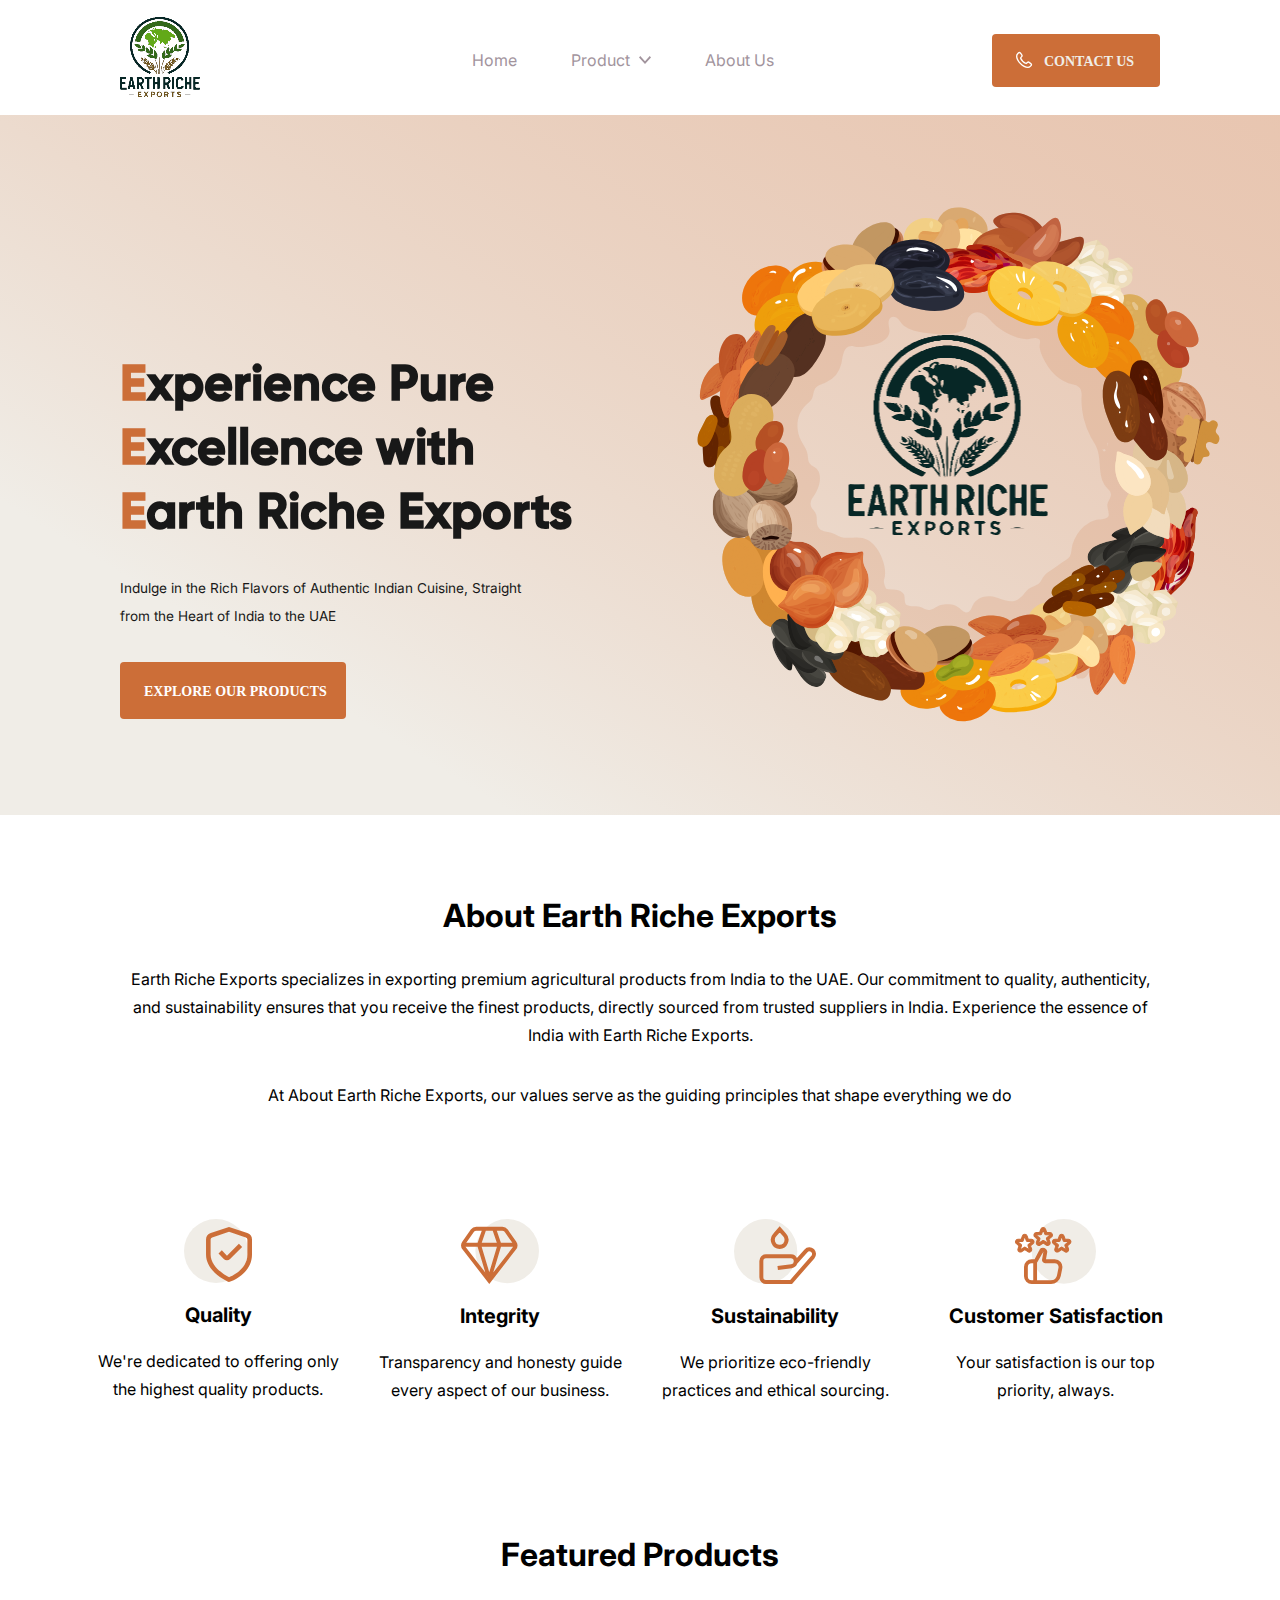
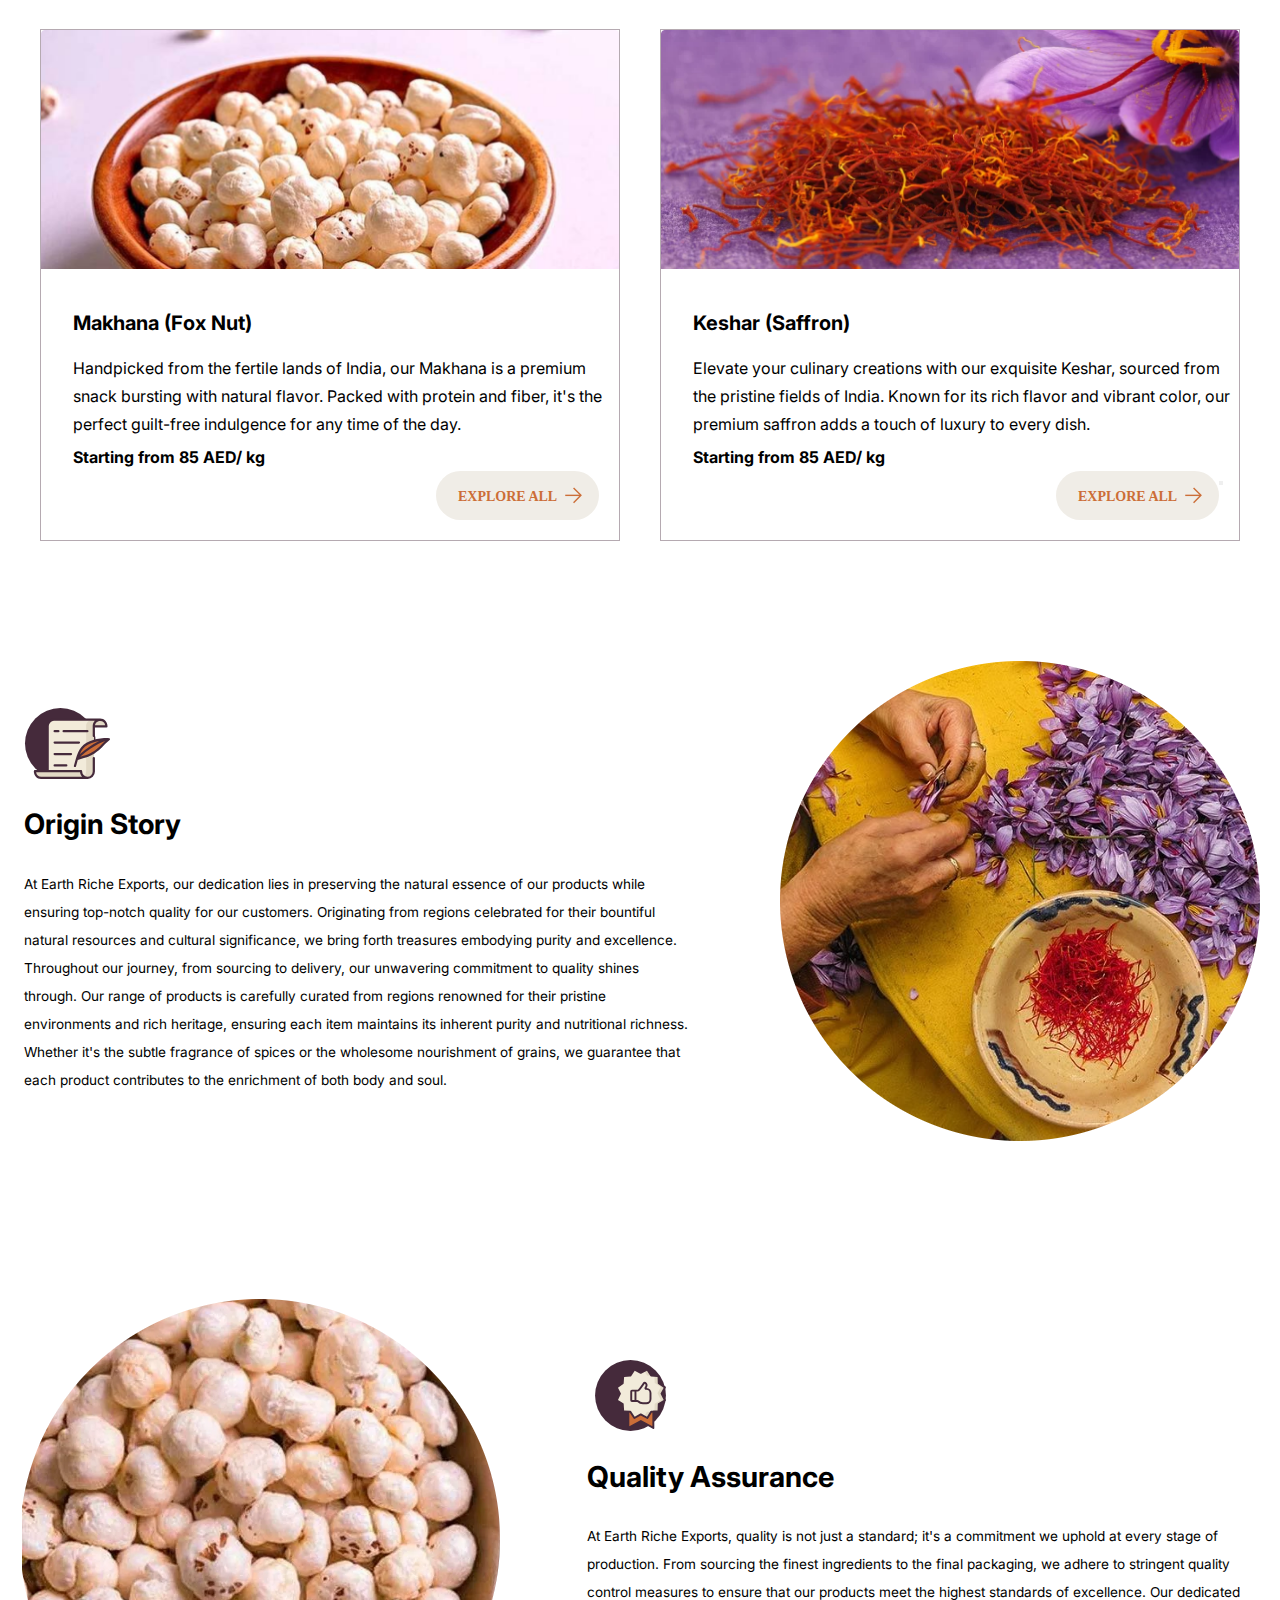
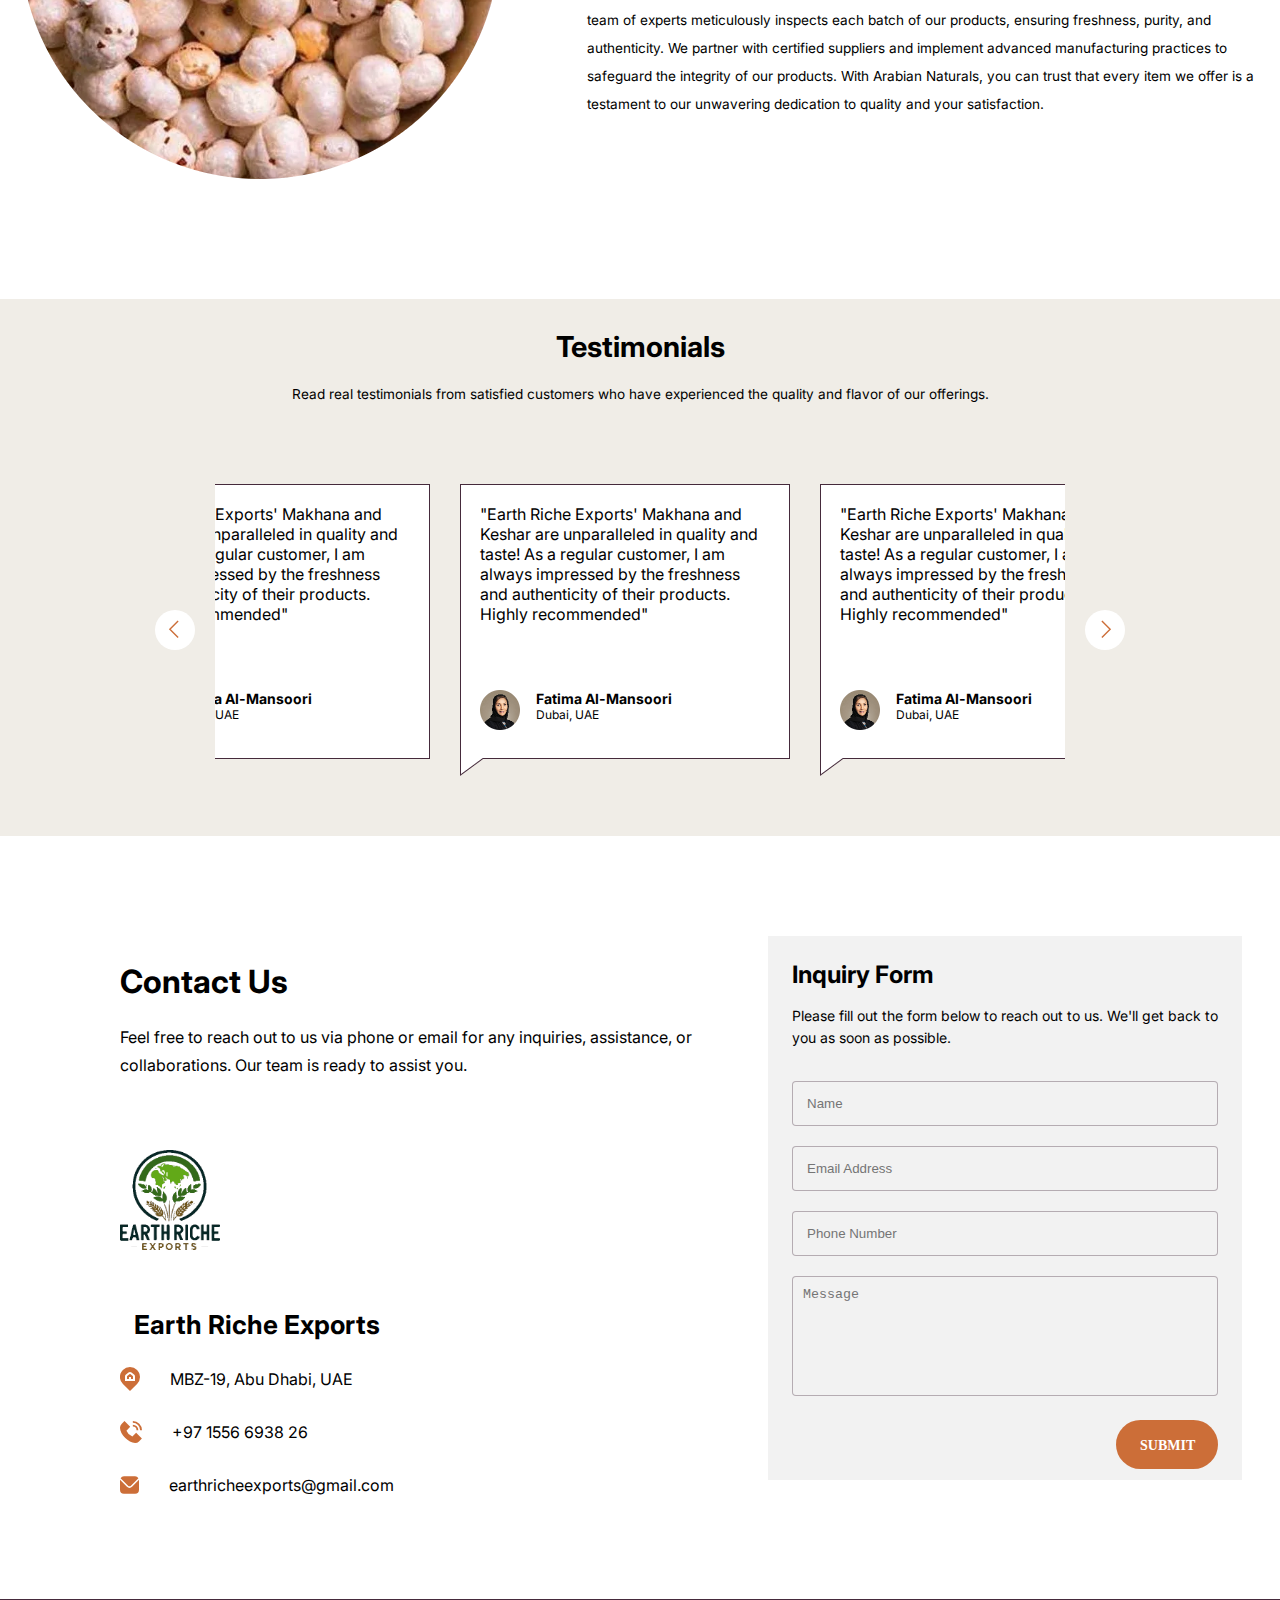
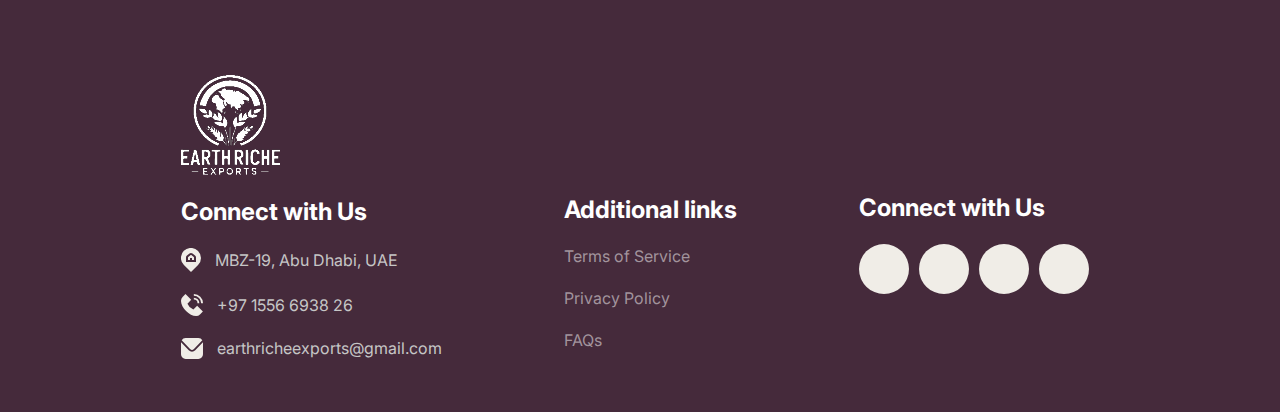
==== commit fdafb52d: "responsiveness" ====
--- a/index.html
+++ b/index.html
@@ -7,23 +7,41 @@
     <link rel="preconnect" href="https://fonts.googleapis.com">
     <link rel="preconnect" href="https://fonts.gstatic.com" crossorigin>
     <link href="https://fonts.googleapis.com/css2?family=Inter:wght@100..900&display=swap" rel="stylesheet">
-    <link rel="stylesheet" href="../css/home.css">
+    <link rel="stylesheet" href="./css/home.css">
     <title>Earth Riche</title>
 </head>
 
 <body>
     <header id="header">
-        <div class="logo"> <img src="../img/assets/header-logo.png" alt=""></div>
+        <div class="logo"> <img src="./img/assets/header-logo.png" alt=""></div>
         <div class="navigation">
             <ul>
                 <li><a href="index.html">Home</a></li>
-                <li><a class="product-dropdown" href="product.html">Product<img src="../img/assets/ic-dropdown.svg"
+                <li><a class="product-dropdown" href="#">Product<img src="../img/assets/ic-dropdown.svg"
                             alt=""></a></li>
-                <li><a href="product-keshar.html">About Us</a></li>
+                <div class="dropdown">
+                    <div class="dropdown-item">
+                        <a href="product.html">
+                            <img src="./img/assets/dropdown-makhana.png" alt="">
+                            <p>Makhana</p>
+                            <img src="./img/assets/ic-side-arrow.svg" alt="">
+                        </a>
+                    </div>
+                    <div class="dropdown-item">
+                        <a href="product-keshar.html">
+                            <img src="./img/assets/dropdown-keshar.png" alt="">
+                            <p>Keshar</p>
+                            <img src="./img/assets/ic-side-arrow.svg" alt="">
+                        </a>
+                    </div>
+                </div>
+                <li><a href="about.html">About Us</a></li>
             </ul>
         </div>
-        <button class="contact-btn"></div>
+        <a href="contact-us.html" class="contact-btn"></a>
     </header>
+    <script src="./js/product-dropdown.js"></script>
+
 
     <!-- Showcase -->
     <div id="showcase">
@@ -36,8 +54,8 @@
             <button class="showcase-btn"></button>
         </div>
         <div class="right-section">
-            <img class="showcase-ring" src="../img/assets/showcase-dryfruit-ring.svg" alt="">
-            <img class="showcase-logo" src="../img/assets/showcase-logo.png" alt="">
+            <img class="showcase-ring" src="./img/assets/showcase-dryfruit-ring.svg" alt="">
+            <img class="showcase-logo" src="./img/assets/showcase-logo.png" alt="">
         </div>
     </div>
 
@@ -46,7 +64,7 @@
         <div class="about-head">
             <h2>About Earth Riche Exports</h2>
             <p>Earth Riche Exports specializes in exporting premium agricultural products from India to the UAE. Our
-                 commitment to quality, authenticity, and sustainability ensures that you receive the finest
+                commitment to quality, authenticity, and sustainability ensures that you receive the finest
                 products, directly sourced from trusted suppliers in India. Experience the essence of India with
                 Earth Riche Exports.
             </p>
@@ -55,22 +73,22 @@
 
         <div class="about-highlights">
             <div class="item">
-                <img src="../img/assets/ic-quality.svg" alt="">
+                <img src="./img/assets/ic-quality.svg" alt="">
                 <h3>Quality</h3>
                 <p>We're dedicated to offering only <br> the highest quality products.</p>
             </div>
             <div class="item">
-                <img src="../img/assets/ic-integrity.svg" alt="">
+                <img src="./img/assets/ic-integrity.svg" alt="">
                 <h3>Integrity</h3>
                 <p>Transparency and honesty guide <br> every aspect of our business.</p>
             </div>
             <div class="item">
-                <img src="../img/assets/ic-sustainability.svg" alt="">
+                <img src="./img/assets/ic-sustainability.svg" alt="">
                 <h3>Sustainability</h3>
                 <p>We prioritize eco-friendly <br> practices and ethical sourcing.</p>
             </div>
             <div class="item">
-                <img src="../img/assets/ic-customer-satisfaction.svg" alt="">
+                <img src="./img/assets/ic-customer-satisfaction.svg" alt="">
                 <h3>Customer Satisfaction</h3>
                 <p>Your satisfaction is our top <br> priority, always.</p>
             </div>
@@ -83,7 +101,7 @@
         <h1>Featured Products</h1>
         <div class="card-container">
             <div class="card">
-                <img src="../img/assets/fox-nut.png" alt="">
+                <img src="./img/assets/fox-nut.png" alt="">
                 <h2>Makhana (Fox Nut)</h2>
                 <p>Handpicked from the fertile lands of India, our Makhana is a premium snack bursting with natural
                     flavor. Packed with protein and fiber, it's the perfect guilt-free indulgence for any time of the
@@ -92,7 +110,7 @@
                 <button class="explore-all-btn"></button>
             </div>
             <div class="card">
-                <img src="../img/assets/saffron.png" alt="">
+                <img src="./img/assets/saffron.png" alt="">
                 <h2>Keshar (Saffron)</h2>
                 <p>Elevate your culinary creations with our exquisite Keshar, sourced from the pristine fields of India.
                     Known for its rich flavor and vibrant color, our premium saffron adds a touch of luxury to every
@@ -108,7 +126,7 @@
     <!-- Origin Story -->
     <div id="origin-story">
         <div class="origin-left">
-            <img src="../img/assets/ic-origin-story.svg" alt="">
+            <img src="./img/assets/ic-origin-story.svg" alt="">
             <h1>Origin Story</h1>
             <p>At Earth Riche Exports, our dedication lies in preserving the natural essence of our products while
                 ensuring top-notch quality for our customers. Originating from regions celebrated for their bountiful
@@ -125,7 +143,7 @@
     <div id="quality-assurance">
         <div class="quality-left"></div>
         <div class="quality-right">
-            <img src="../img/assets/ic-quality-assurance.svg" alt="">
+            <img src="./img/assets/ic-quality-assurance.svg" alt="">
             <h1>Quality Assurance</h1>
             <p>At Earth Riche Exports, quality is not just a standard; it's a commitment we uphold at every stage of
                 production. From sourcing the finest ingredients to the final packaging, we adhere to stringent quality
@@ -166,80 +184,80 @@
                         recommended"</p>
                     <div class="profile-container">
                         <div class="testimonials-person">
-                            <img src="../img/assets/testimonials-person.png" alt="">
-                        </div>
-                        <div class="testimonials-person-info">
-                            <h1>Fatima Al-Mansoori</h1>
-                            <p>Dubai, UAE</p>
-                        </div>
-                    </div>
-                </div>
-
-                <div class="testimonials-container">
-                    <p>"Earth Riche Exports' Makhana and Keshar are unparalleled in quality and taste! As a regular
-                        customer, I am always impressed by the freshness and authenticity of their products. Highly
-                        recommended"</p>
-                    <div class="profile-container">
-                        <div class="testimonials-person">
-                            <img src="../img/assets/testimonials-person.png" alt="">
-                        </div>
-                        <div class="testimonials-person-info">
-                            <h1>Fatima Al-Mansoori</h1>
-                            <p>Dubai, UAE</p>
-                        </div>
-                    </div>
-                </div>
-                <div class="testimonials-container">
-                    <p>"Earth Riche Exports' Makhana and Keshar are unparalleled in quality and taste! As a regular
-                        customer, I am always impressed by the freshness and authenticity of their products. Highly
-                        recommended"</p>
-                    <div class="profile-container">
-                        <div class="testimonials-person">
-                            <img src="../img/assets/testimonials-person.png" alt="">
-                        </div>
-                        <div class="testimonials-person-info">
-                            <h1>Fatima Al-Mansoori</h1>
-                            <p>Dubai, UAE</p>
-                        </div>
-                    </div>
-                </div>
-                <div class="testimonials-container">
-                    <p>"Earth Riche Exports' Makhana and Keshar are unparalleled in quality and taste! As a regular
-                        customer, I am always impressed by the freshness and authenticity of their products. Highly
-                        recommended"</p>
-                    <div class="profile-container">
-                        <div class="testimonials-person">
-                            <img src="../img/assets/testimonials-person.png" alt="">
-                        </div>
-                        <div class="testimonials-person-info">
-                            <h1>Fatima Al-Mansoori</h1>
-                            <p>Dubai, UAE</p>
-                        </div>
-                    </div>
-                </div>
-
-                <div class="testimonials-container">
-                    <p>"Earth Riche Exports' Makhana and Keshar are unparalleled in quality and taste! As a regular
-                        customer, I am always impressed by the freshness and authenticity of their products. Highly
-                        recommended"</p>
-                    <div class="profile-container">
-                        <div class="testimonials-person">
-                            <img src="../img/assets/testimonials-person.png" alt="">
-                        </div>
-                        <div class="testimonials-person-info">
-                            <h1>Fatima Al-Mansoori</h1>
-                            <p>Dubai, UAE</p>
-                        </div>
-                    </div>
-                </div>
-
-                <div class="testimonials-container">
-                    <p>"Earth Riche Exports' Makhana and Keshar are unparalleled in quality and taste! As a regular
-                        customer, I am always impressed by the freshness and authenticity of their products. Highly
-                        recommended"</p>
-                    <div class="profile-container">
-                        <div class="testimonials-person">
-                            <img src="../img/assets/testimonials-person.png" alt="">
+                            <img src="./img/assets/testimonials-person.png" alt="">
+                        </div>
+                        <div class="testimonials-person-info">
+                            <h1>Fatima Al-Mansoori</h1>
+                            <p>Dubai, UAE</p>
+                        </div>
+                    </div>
+                </div>
+
+                <div class="testimonials-container">
+                    <p>"Earth Riche Exports' Makhana and Keshar are unparalleled in quality and taste! As a regular
+                        customer, I am always impressed by the freshness and authenticity of their products. Highly
+                        recommended"</p>
+                    <div class="profile-container">
+                        <div class="testimonials-person">
+                            <img src="./img/assets/testimonials-person.png" alt="">
+                        </div>
+                        <div class="testimonials-person-info">
+                            <h1>Fatima Al-Mansoori</h1>
+                            <p>Dubai, UAE</p>
+                        </div>
+                    </div>
+                </div>
+                <div class="testimonials-container">
+                    <p>"Earth Riche Exports' Makhana and Keshar are unparalleled in quality and taste! As a regular
+                        customer, I am always impressed by the freshness and authenticity of their products. Highly
+                        recommended"</p>
+                    <div class="profile-container">
+                        <div class="testimonials-person">
+                            <img src="./img/assets/testimonials-person.png" alt="">
+                        </div>
+                        <div class="testimonials-person-info">
+                            <h1>Fatima Al-Mansoori</h1>
+                            <p>Dubai, UAE</p>
+                        </div>
+                    </div>
+                </div>
+                <div class="testimonials-container">
+                    <p>"Earth Riche Exports' Makhana and Keshar are unparalleled in quality and taste! As a regular
+                        customer, I am always impressed by the freshness and authenticity of their products. Highly
+                        recommended"</p>
+                    <div class="profile-container">
+                        <div class="testimonials-person">
+                            <img src="./img/assets/testimonials-person.png" alt="">
+                        </div>
+                        <div class="testimonials-person-info">
+                            <h1>Fatima Al-Mansoori</h1>
+                            <p>Dubai, UAE</p>
+                        </div>
+                    </div>
+                </div>
+
+                <div class="testimonials-container">
+                    <p>"Earth Riche Exports' Makhana and Keshar are unparalleled in quality and taste! As a regular
+                        customer, I am always impressed by the freshness and authenticity of their products. Highly
+                        recommended"</p>
+                    <div class="profile-container">
+                        <div class="testimonials-person">
+                            <img src="./img/assets/testimonials-person.png" alt="">
+                        </div>
+                        <div class="testimonials-person-info">
+                            <h1>Fatima Al-Mansoori</h1>
+                            <p>Dubai, UAE</p>
+                        </div>
+                    </div>
+                </div>
+
+                <div class="testimonials-container">
+                    <p>"Earth Riche Exports' Makhana and Keshar are unparalleled in quality and taste! As a regular
+                        customer, I am always impressed by the freshness and authenticity of their products. Highly
+                        recommended"</p>
+                    <div class="profile-container">
+                        <div class="testimonials-person">
+                            <img src="./img/assets/testimonials-person.png" alt="">
                         </div>
                         <div class="testimonials-person-info">
                             <h1>Fatima Al-Mansoori</h1>
@@ -250,7 +268,7 @@
             </div>
             <div class="right-arrow" id="rightArrow"></div>
         </div>
-        <script src="../js/scroll.js"></script>
+        <script src="./js/scroll.js"></script>
     </div>
 
     <div id="contact-inquiry">
@@ -266,13 +284,13 @@
                     <li>
                         <h3>Earth Riche Exports</h3>
                     </li>
-                    <li><img src="../img/assets/map-marker-home-orange.svg" alt="">
+                    <li><img src="./img/assets/map-marker-home-orange.svg" alt="">
                         <p>MBZ-19, Abu Dhabi, UAE</p>
                     </li>
-                    <li><img src="../img/assets/phone-call-orange.svg" alt="">
+                    <li><img src="./img/assets/phone-call-orange.svg" alt="">
                         <p>+97 1556 6938 26</p>
                     </li>
-                    <li><img src="../img/assets/envelope-orange.svg" alt="">
+                    <li><img src="./img/assets/envelope-orange.svg" alt="">
                         <p>earthricheexports@gmail.com</p>
                     </li>
                 </ul>
@@ -296,7 +314,7 @@
                 </div>
                 <button class="submit-btn">SUBMIT</button>
             </div>
-            
+
         </div>
     </div>
 
@@ -328,13 +346,13 @@
                         <h3>Additional links</h3>
                     </li>
                     <li>
-                        <p>Terms of Service</p>
-                    </li>
-                    <li>
-                        <p>Privacy Policy</p>
-                    </li>
-                    <li>
-                        <p>FAQs</p>
+                        <a href="terms.html">Terms of Service</a>
+                    </li>
+                    <li>
+                        <a href="privacy-policy.html">Privacy Policy</a>
+                    </li>
+                    <li>
+                        <a href="faq.html">FAQs</a>
                     </li>
                 </ul>
             </div>
@@ -351,7 +369,7 @@
             </div>
         </div>
     </footer>
-    
+
 </body>
 
 </html>--- a/css/home.css
+++ b/css/home.css
@@ -88,6 +88,10 @@
     width: 8px;
     display: flex;
     align-items: flex-start;
+  }
+
+  #header .dropdown {
+    display: none;
   }
 
   #header .contact-btn {
@@ -104,7 +108,7 @@
 
 
   /* Showcase */
-  #showcase {    
+  #showcase {
     background-image: url('../img/backrounds/showcase-bg.svg');
     height: auto;
     width: 100%;
@@ -522,7 +526,7 @@
     margin-right: 16px;
   }
 
-  #testimonials .testimonials-container .profile-container .testimonials-person img{
+  #testimonials .testimonials-container .profile-container .testimonials-person img {
     width: 26px;
   }
 
@@ -654,27 +658,27 @@
     margin-bottom: 12px;
     line-height: 12px;
   }
-  
+
   #contact-inquiry .contact-right-section .text-input {
     background-color: #F2F2F2;
     width: 100%;
     height: auto;
     border: 0.7px solid #452A3B59;
     border-radius: 4px;
-    padding: 14px; 
+    padding: 14px;
     opacity: 1;
     margin-bottom: 10px;
   }
-  
+
   #contact-inquiry .contact-right-section .text-area {
     background-color: #F2F2F2;
     width: 100%;
     height: 100px;
     border: 0.7px solid #452A3B59;
     border-radius: 4px;
-    padding: 10px; 
-    resize: none; 
-    overflow: auto; 
+    padding: 10px;
+    resize: none;
+    overflow: auto;
     opacity: 1;
     display: flex;
   }
@@ -686,18 +690,18 @@
     height: 39px;
     border: none;
     display: flex;
-    align-items: center; 
-    justify-content: center; 
+    align-items: center;
+    justify-content: center;
     margin-right: 0;
     margin-top: 10px;
     margin-bottom: 0px;
-    padding: 0; 
+    padding: 0;
     border-radius: 20px;
-    font-family: 'Inter', sans-serif; 
+    font-family: 'Inter', sans-serif;
     font-size: 16px;
     text-transform: uppercase;
     cursor: pointer;
-}
+  }
 
 
   /* Footer */
@@ -760,6 +764,7 @@
   #footer .connect-with-us-addresses {
     margin: 20px;
   }
+
   #footer .connect-with-us-addresses h2 {
     margin-top: 22px;
   }
@@ -794,12 +799,13 @@
   #footer .connect-with-us-social ul li {
     padding-bottom: 100px;
   }
+
   #footer .connect-with-us-social h3 {
     margin-left: 0;
   }
 
   #footer .connect-with-us-social .icons img {
-   margin-left: 0;
+    margin-left: 0;
     padding: 10px;
   }
 
@@ -857,6 +863,10 @@
     width: 8px;
     display: flex;
     align-items: flex-start;
+  }
+
+  #header .dropdown {
+    display: none;
   }
 
   #header .contact-btn {
@@ -873,7 +883,7 @@
 
 
   /* Showcase */
-  #showcase {    
+  #showcase {
     background-image: url('../img/backrounds/showcase-bg.svg');
     height: auto;
     width: 100%;
@@ -1289,7 +1299,7 @@
     margin-right: 16px;
   }
 
-  #testimonials .testimonials-container .profile-container .testimonials-person img{
+  #testimonials .testimonials-container .profile-container .testimonials-person img {
     width: 26px;
   }
 
@@ -1421,27 +1431,27 @@
     margin-bottom: 12px;
     line-height: 12px;
   }
-  
+
   #contact-inquiry .contact-right-section .text-input {
     background-color: #F2F2F2;
     width: 100%;
     height: auto;
     border: 0.7px solid #452A3B59;
     border-radius: 4px;
-    padding: 14px; 
+    padding: 14px;
     opacity: 1;
     margin-bottom: 10px;
   }
-  
+
   #contact-inquiry .contact-right-section .text-area {
     background-color: #F2F2F2;
     width: 100%;
     height: 100px;
     border: 0.7px solid #452A3B59;
     border-radius: 4px;
-    padding: 10px; 
-    resize: none; 
-    overflow: auto; 
+    padding: 10px;
+    resize: none;
+    overflow: auto;
     opacity: 1;
     display: flex;
   }
@@ -1522,6 +1532,7 @@
   #footer .connect-with-us-addresses {
     margin: 20px;
   }
+
   #footer .connect-with-us-addresses h2 {
     margin-top: 22px;
   }
@@ -1556,12 +1567,13 @@
   #footer .connect-with-us-social ul li {
     padding-bottom: 100px;
   }
+
   #footer .connect-with-us-social h3 {
     margin-left: 0;
   }
 
   #footer .connect-with-us-social .icons img {
-   margin-left: 0;
+    margin-left: 0;
     padding: 10px;
   }
 }
@@ -1614,6 +1626,47 @@
     width: 8px;
     display: flex;
     align-items: flex-start;
+  }
+
+
+  #header .dropdown-item {
+    margin: 0;
+  }
+
+  #header .dropdown-item a {
+    display: flex;
+    flex-direction: row;
+    align-items: center;
+    justify-content: flex-start;
+    margin-top: 10px;
+  }
+
+  #header .dropdown-item img {
+    margin-right: 10px;
+    display: flex;
+  }
+
+  #header .dropdown-item p {
+    margin: 0;
+    padding-right: 10px;
+    font-size: 10px;
+  }
+
+  #header .dropdown {
+    display: none;
+  }
+
+  #header .dropdown.show {
+    position: absolute;
+    margin-top: 130px;
+    padding: 0;
+    display: flex;
+    flex-direction: column;
+    align-items: flex-start;
+    justify-content: flex-start;
+    background: #fff;
+    padding: 10px;
+    box-shadow: 0px 4px 8px rgba(0, 0, 0, 0.1);
   }
 
   #header .contact-btn {
@@ -1943,6 +1996,7 @@
     margin-bottom: 22px;
     padding-top: 0px;
   }
+
   #testimonials .testimonials-dialogs {
     display: flex;
     align-items: center;
@@ -2019,7 +2073,7 @@
     margin-right: 16px;
   }
 
-  #testimonials .testimonials-container .profile-container .testimonials-person img{
+  #testimonials .testimonials-container .profile-container .testimonials-person img {
     width: 26px;
   }
 
@@ -2151,27 +2205,27 @@
     margin-bottom: 12px;
     line-height: 12px;
   }
-  
+
   #contact-inquiry .contact-right-section .text-input {
     background-color: #F2F2F2;
     width: 100%;
     height: auto;
     border: 0.7px solid #452A3B59;
     border-radius: 4px;
-    padding: 14px; 
+    padding: 14px;
     opacity: 1;
     margin-bottom: 10px;
   }
-  
+
   #contact-inquiry .contact-right-section .text-area {
     background-color: #F2F2F2;
     width: 100%;
     height: 100px;
     border: 0.7px solid #452A3B59;
     border-radius: 4px;
-    padding: 10px; 
-    resize: none; 
-    overflow: auto; 
+    padding: 10px;
+    resize: none;
+    overflow: auto;
     opacity: 1;
     display: flex;
   }
@@ -2183,21 +2237,29 @@
     height: 39px;
     border: none;
     display: flex;
-    align-items: center; /* Center vertically */
-    justify-content: center; /* Center horizontally */
+    align-items: center;
+    /* Center vertically */
+    justify-content: center;
+    /* Center horizontally */
     margin-right: 0;
     margin-top: 10px;
     margin-bottom: 0px;
-    padding: 0; /* Remove padding */
-    border-radius: 20px; /* Rounded corners */
-    font-family: 'Inter', sans-serif; /* Set font family */
-    font-size: 16px; /* Adjust font size */
-    text-transform: uppercase; /* Convert text to uppercase */
-    cursor: pointer; /* Show pointer cursor on hover */
-}
-
-
-  
+    padding: 0;
+    /* Remove padding */
+    border-radius: 20px;
+    /* Rounded corners */
+    font-family: 'Inter', sans-serif;
+    /* Set font family */
+    font-size: 16px;
+    /* Adjust font size */
+    text-transform: uppercase;
+    /* Convert text to uppercase */
+    cursor: pointer;
+    /* Show pointer cursor on hover */
+  }
+
+
+
   /* Footer */
   #footer {
     width: 100%;
@@ -2231,6 +2293,7 @@
     margin-top: 22px;
     margin-left: 0;
   }
+
   #footer ul li img {
     margin: 0;
   }
@@ -2343,6 +2406,45 @@
     width: 8px;
     display: flex;
     align-items: flex-start;
+  }
+
+  #header .dropdown-item {
+    margin: 0;
+  }
+
+  #header .dropdown-item a {
+    display: flex;
+    flex-direction: row;
+    align-items: center;
+    justify-content: flex-start;
+    margin-top: 10px;
+  }
+
+  #header .dropdown-item img {
+    margin-right: 10px;
+    display: flex;
+  }
+
+  #header .dropdown-item p {
+    margin: 0;
+    padding-right: 10px;
+    font-size: 10px;
+  }
+
+  #header .dropdown {
+    display: none;
+  }
+
+  #header .dropdown.show {
+    position: absolute;
+    margin-top: 160px;
+    display: flex;
+    flex-direction: column;
+    align-items: flex-start;
+    justify-content: flex-start;
+    background: #fff;
+    padding: 10px;
+    box-shadow: 0px 4px 8px rgba(0, 0, 0, 0.1);
   }
 
   #header .contact-btn {
@@ -2674,6 +2776,7 @@
     margin-bottom: 22px;
     padding-top: 0px;
   }
+
   #testimonials .testimonials-dialogs {
     display: flex;
     align-items: center;
@@ -2750,7 +2853,7 @@
     margin-right: 16px;
   }
 
-  #testimonials .testimonials-container .profile-container .testimonials-person img{
+  #testimonials .testimonials-container .profile-container .testimonials-person img {
     width: 26px;
   }
 
@@ -2870,27 +2973,27 @@
     margin-bottom: 12px;
     line-height: 12px;
   }
-  
+
   #contact-inquiry .contact-right-section .text-input {
     background-color: #F2F2F2;
     width: 226px;
     height: 25px;
     border: 0.7px solid #452A3B59;
     border-radius: 4px;
-    padding: 14px; 
+    padding: 14px;
     opacity: 1;
     margin-bottom: 10px;
   }
-  
+
   #contact-inquiry .contact-right-section .text-area {
     background-color: #F2F2F2;
     width: 226px;
     height: 80px;
     border: 0.7px solid #452A3B59;
     border-radius: 4px;
-    padding: 10px; 
-    resize: none; 
-    overflow: auto; 
+    padding: 10px;
+    resize: none;
+    overflow: auto;
     opacity: 1;
   }
 
@@ -2909,7 +3012,7 @@
     white-space: nowrap;
     overflow: hidden;
   }
-  
+
   /* Footer */
   #footer {
     width: 100%;
@@ -2943,6 +3046,7 @@
     margin-top: 22px;
     margin-left: 0;
   }
+
   #footer ul li img {
     margin: 0;
   }
@@ -3006,7 +3110,7 @@
     margin-right: 10px;
   }
 
-} 
+}
 
 /* Styles for screens with a minimum width of 1024 pixels (e.g., desktops) */
 @media screen and (min-width: 1024px) {
@@ -3052,6 +3156,45 @@
     padding: 0;
     display: flex;
     align-items: flex-start;
+  }
+
+
+  #header .dropdown-item {
+    margin: 0;
+  }
+
+  #header .dropdown-item a {
+    display: flex;
+    flex-direction: row;
+    align-items: center;
+    justify-content: flex-start;
+    margin-top: 20px;
+  }
+
+  #header .dropdown-item img {
+    margin-right: 10px;
+    display: flex;
+  }
+
+  #header .dropdown-item p {
+    margin: 0;
+    padding-right: 10px;
+  }
+
+  #header .dropdown {
+    display: none;
+  }
+
+  #header .dropdown.show {
+    position: absolute;
+    margin-top: 160px;
+    display: flex;
+    flex-direction: column;
+    align-items: flex-start;
+    justify-content: flex-start;
+    background: #fff;
+    padding: 10px;
+    box-shadow: 0px 4px 8px rgba(0, 0, 0, 0.1);
   }
 
   #header .contact-btn {
@@ -3382,7 +3525,7 @@
     font-size: .85rem;
   }
 
- 
+
   #testimonials .testimonials-dialogs {
     display: flex;
     align-items: center;
@@ -3568,18 +3711,18 @@
     margin-bottom: 15px;
     line-height: 22px;
   }
-  
+
   #contact-inquiry .contact-right-section .text-input {
     width: 326px;
     height: 35px;
     background: transparent url('img/Rectangle 10.png') 0% 0% no-repeat padding-box;
     border: 0.7px solid #452A3B59;
     border-radius: 4px;
-    padding: 14px; 
+    padding: 14px;
     opacity: 1;
     margin-bottom: 20px;
   }
-  
+
   #contact-inquiry .contact-right-section .text-area {
     top: 4502px;
     left: 870px;
@@ -3588,9 +3731,9 @@
     background: transparent url('img/Rectangle 10.png') 0% 0% no-repeat padding-box;
     border: 0.7px solid #452A3B59;
     border-radius: 4px;
-    padding: 10px; 
-    resize: none; 
-    overflow: auto; 
+    padding: 10px;
+    resize: none;
+    overflow: auto;
     opacity: 1;
   }
 
@@ -3609,7 +3752,7 @@
     white-space: nowrap;
     overflow: hidden;
   }
-  
+
   /* Footer */
   #footer {
     width: 100%;
@@ -3769,6 +3912,44 @@
     padding: 0;
     display: flex;
     align-items: flex-start;
+  }
+
+  #header .dropdown-item {
+    margin: 0;
+  }
+
+  #header .dropdown-item a {
+    display: flex;
+    flex-direction: row;
+    align-items: center;
+    justify-content: flex-start;
+    margin-top: 20px;
+  }
+
+  #header .dropdown-item img {
+    margin-right: 10px;
+    display: flex;
+  }
+
+  #header .dropdown-item p {
+    margin: 0;
+    padding-right: 10px;
+  }
+
+  #header .dropdown {
+    display: none;
+  }
+
+  #header .dropdown.show {
+    position: absolute;
+    margin-top: 160px;
+    display: flex;
+    flex-direction: column;
+    align-items: flex-start;
+    justify-content: flex-start;
+    background: #fff;
+    padding: 10px;
+    box-shadow: 0px 4px 8px rgba(0, 0, 0, 0.1);
   }
 
   #header .contact-btn {
@@ -4273,7 +4454,7 @@
     margin-bottom: 32px;
     line-height: 22px;
   }
-  
+
   #contact-inquiry .contact-right-section .text-input {
     top: 4307px;
     left: 870px;
@@ -4282,11 +4463,11 @@
     background: transparent url('img/Rectangle 10.png') 0% 0% no-repeat padding-box;
     border: 0.7px solid #452A3B59;
     border-radius: 4px;
-    padding: 14px; 
+    padding: 14px;
     opacity: 1;
     margin-bottom: 20px;
   }
-  
+
   #contact-inquiry .contact-right-section .text-area {
     top: 4502px;
     left: 870px;
@@ -4295,9 +4476,9 @@
     background: transparent url('img/Rectangle 10.png') 0% 0% no-repeat padding-box;
     border: 0.7px solid #452A3B59;
     border-radius: 4px;
-    padding: 10px; 
-    resize: none; 
-    overflow: auto; 
+    padding: 10px;
+    resize: none;
+    overflow: auto;
     opacity: 1;
   }
 
@@ -4315,7 +4496,7 @@
     white-space: nowrap;
     overflow: hidden;
   }
-  
+
   /* Footer */
   #footer {
     width: 100%;
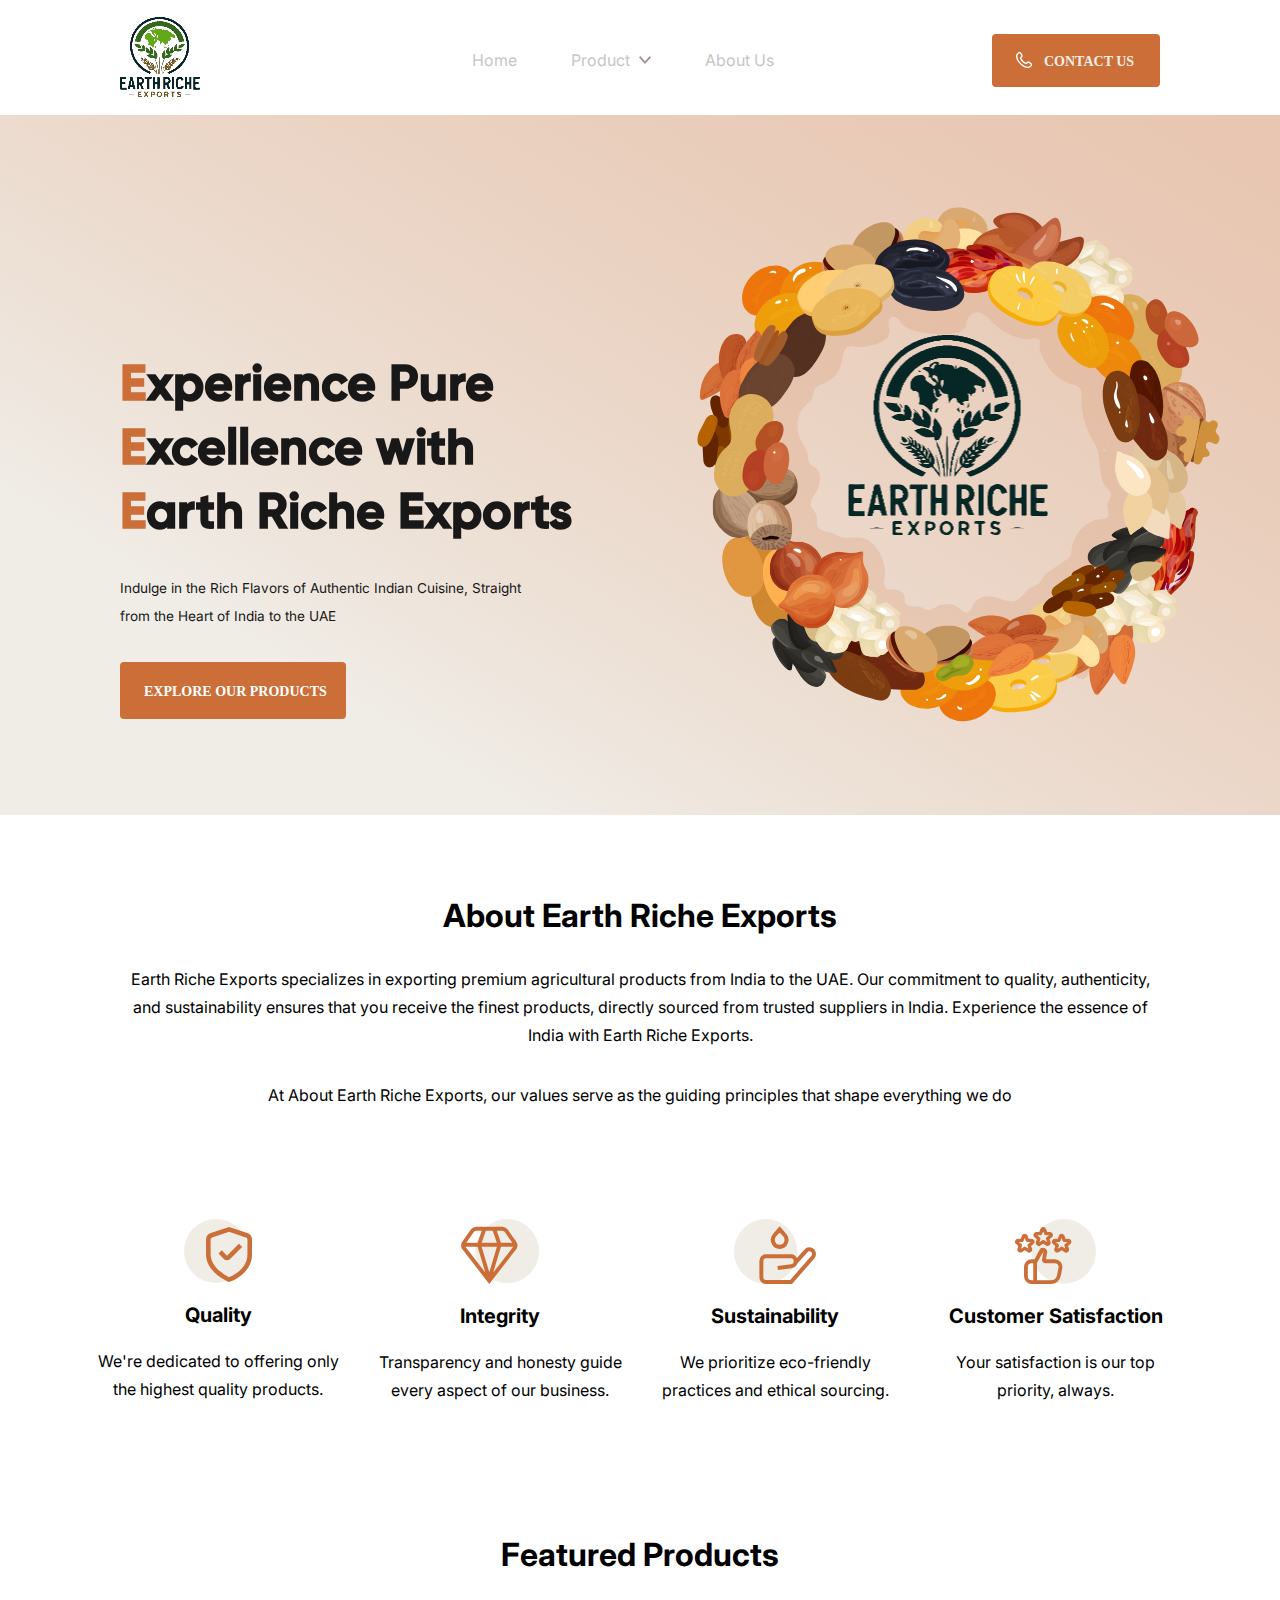
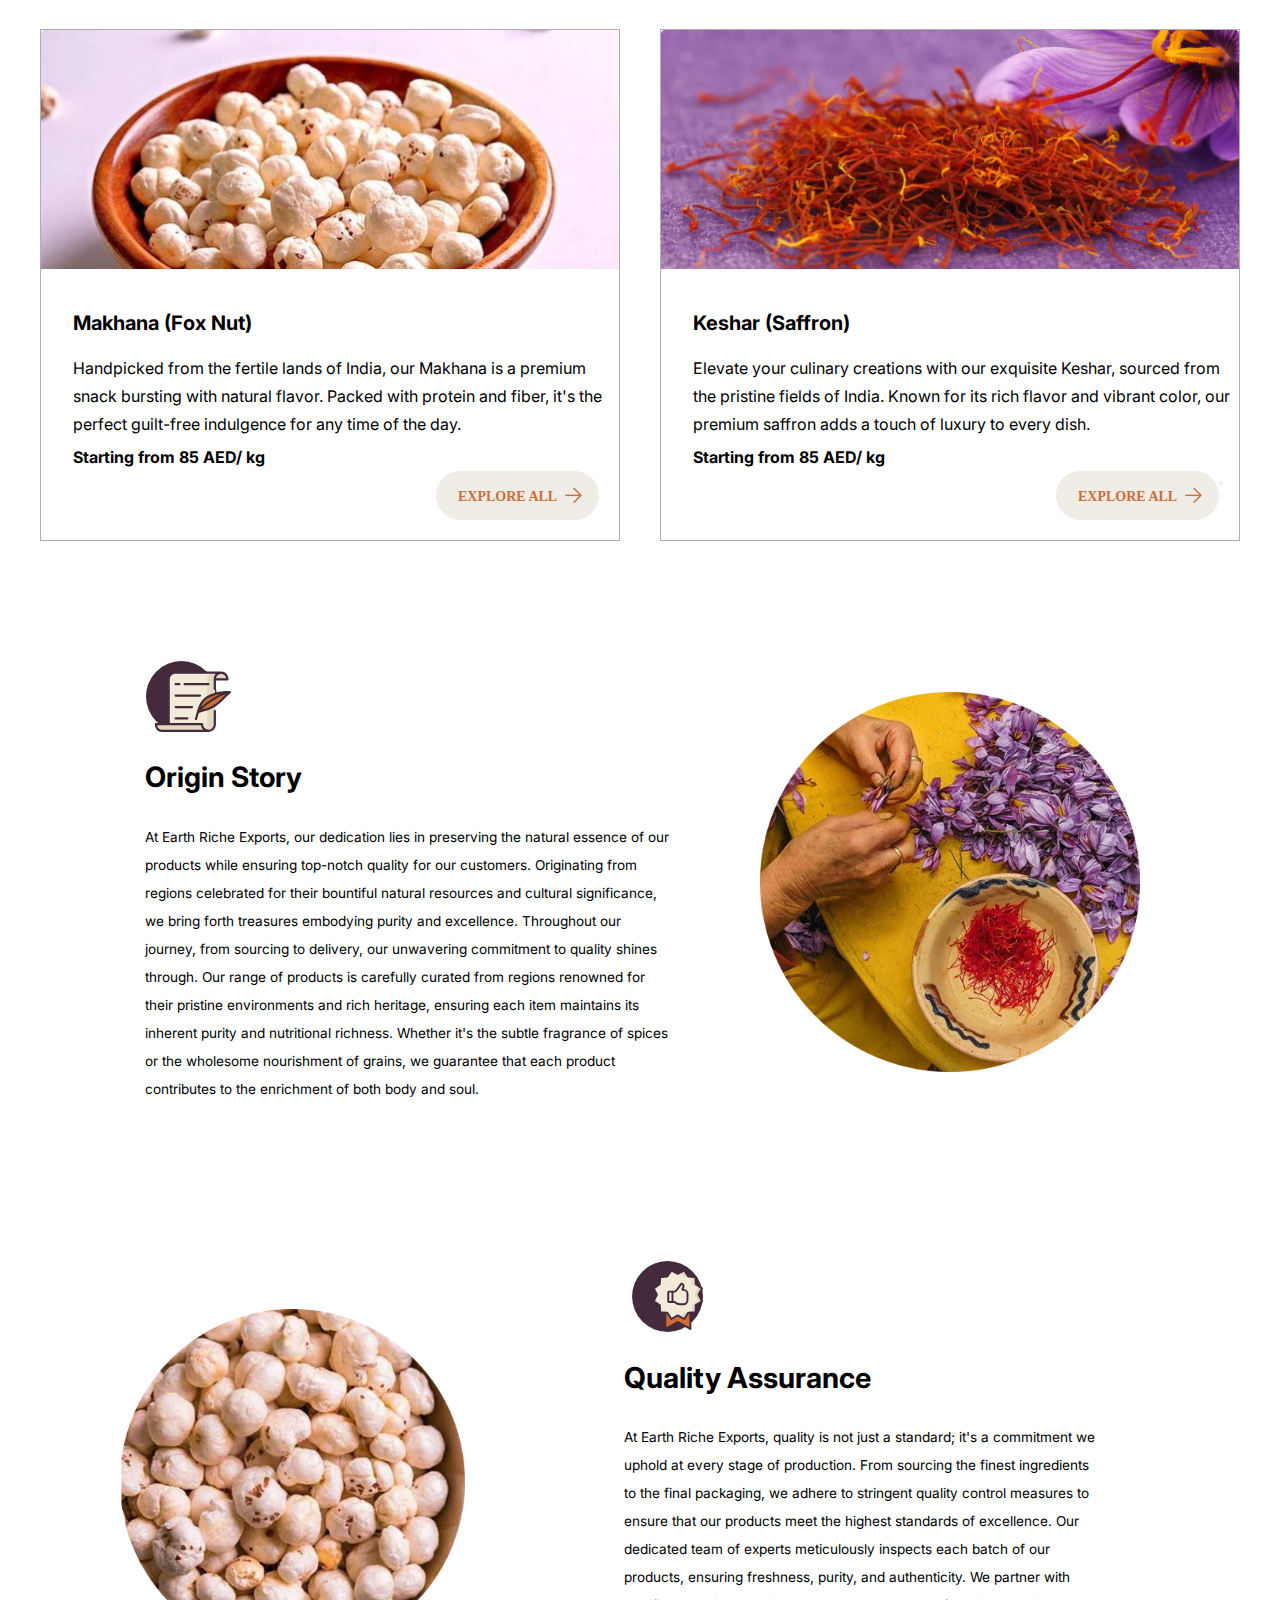
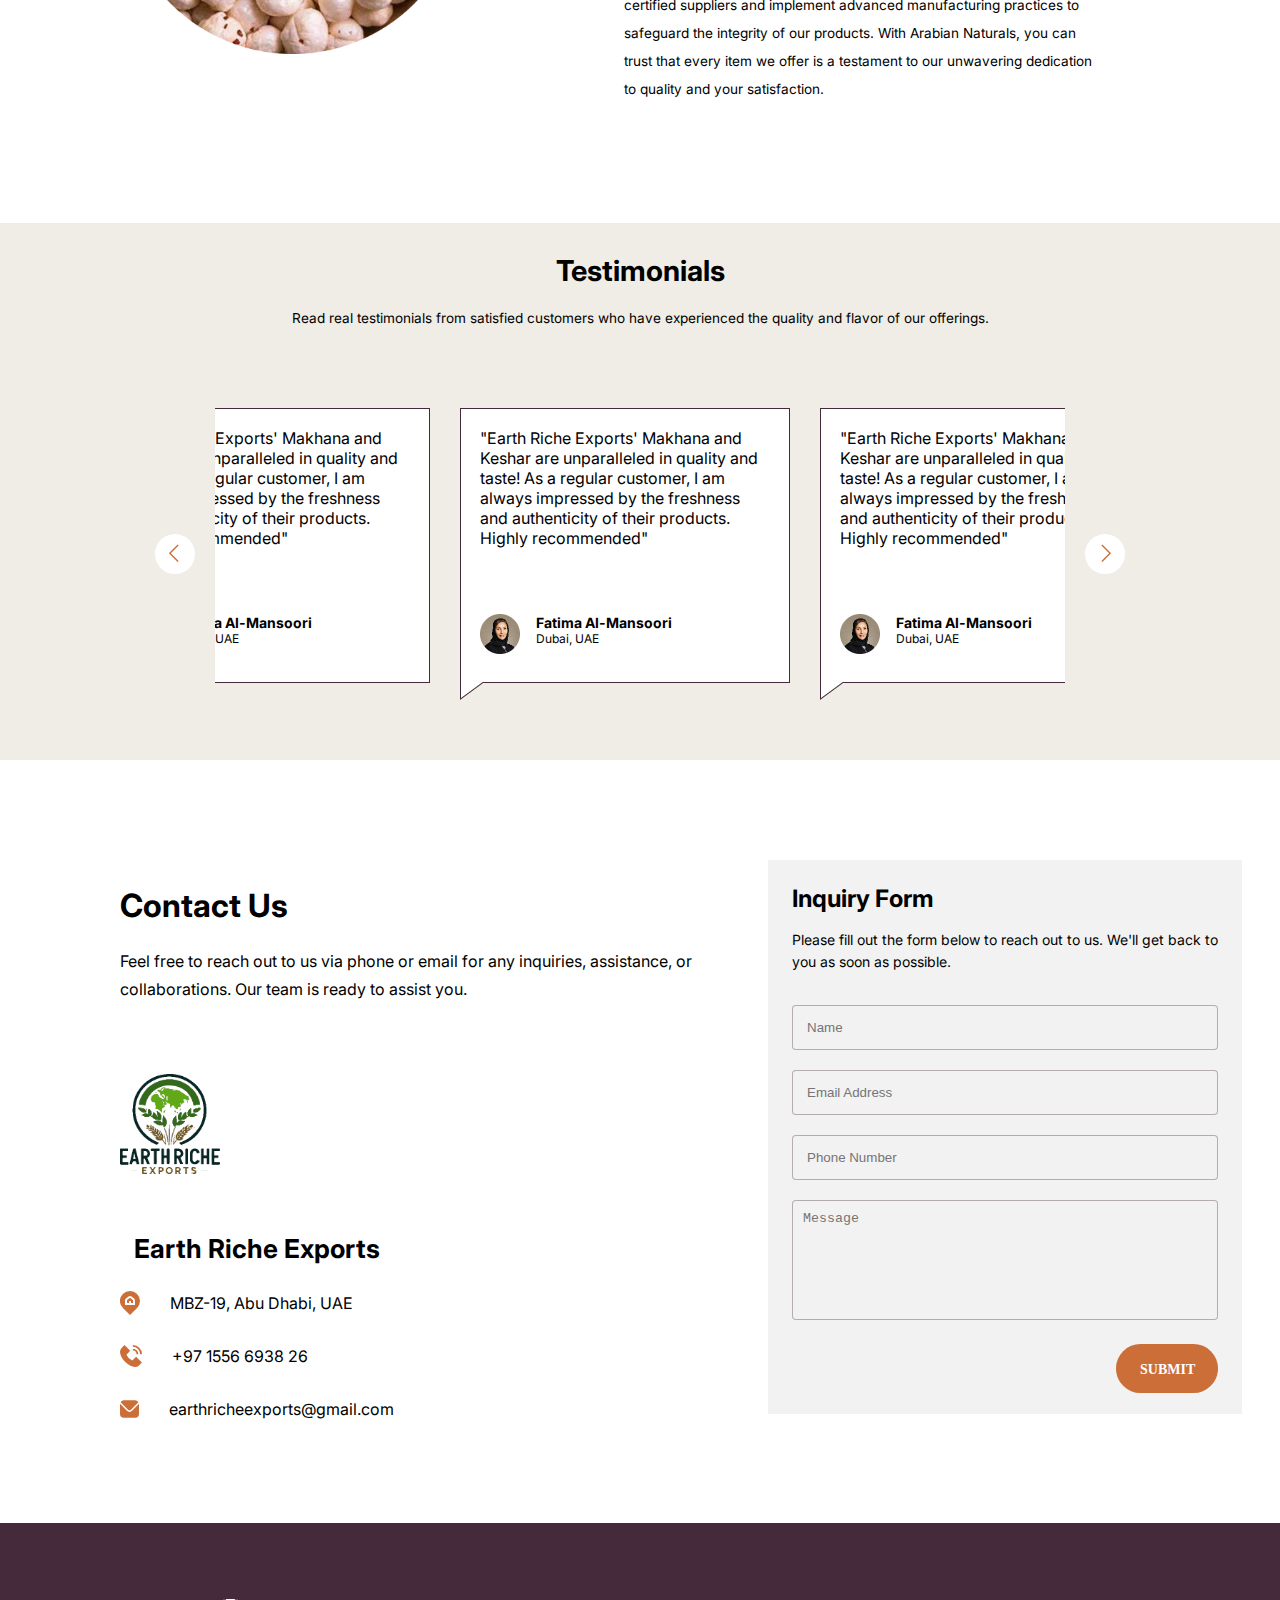
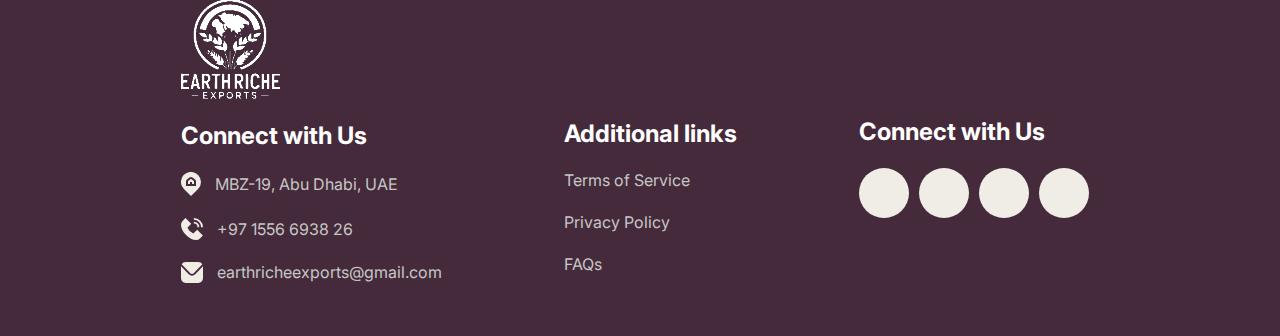
==== commit 02c3e73f: "complete responsiveness" ====
--- a/index.html
+++ b/index.html
@@ -13,11 +13,28 @@
 
 <body>
     <header id="header">
+        <div class="menu-wrap">
+            <input type="checkbox" class="toggler">
+            <div class="hamburger"><div></div></div>
+            <div class="menu">
+              <div>
+                <div>
+                    <ul>
+                        <li><a href="home.html">HOME</a></li>
+                        <li><a href="product.html">PRODUCT MAKHANA</a></li>
+                        <li><a href="product-keshar.html">PRODUCT KESHAR</a></li>
+                        <li><a href="about.html">ABOUT US</a></li>
+                        <li><a href="contact-us.html">CONTACT US</a></li>
+                    </ul>
+                </div>
+              </div>
+            </div>
+          </div>
         <div class="logo"> <img src="./img/assets/header-logo.png" alt=""></div>
         <div class="navigation">
             <ul>
-                <li><a href="index.html">Home</a></li>
-                <li><a class="product-dropdown" href="#">Product<img src="../img/assets/ic-dropdown.svg"
+                <li><a href="home.html">Home</a></li>
+                <li><a class="product-dropdown" href="#">Product<img src="./img/assets/ic-dropdown.svg"
                             alt=""></a></li>
                 <div class="dropdown">
                     <div class="dropdown-item">
@@ -137,11 +154,15 @@
                 the subtle fragrance of spices or the wholesome nourishment of grains, we guarantee that each product
                 contributes to the enrichment of both body and soul.</p>
         </div>
-        <div class="origin-right"></div>
+        <div class="origin-right">
+            <img src="./img/backrounds/origin-story-bg.png" alt="">
+        </div>
     </div>
 
     <div id="quality-assurance">
-        <div class="quality-left"></div>
+        <div class="quality-left">
+            <img src="./img/backrounds/quality-assurance-bg.png" alt="">
+        </div>
         <div class="quality-right">
             <img src="./img/assets/ic-quality-assurance.svg" alt="">
             <h1>Quality Assurance</h1>
@@ -169,7 +190,7 @@
                         recommended"</p>
                     <div class="profile-container">
                         <div class="testimonials-person">
-                            <img src="../img/assets/testimonials-person.png" alt="">
+                            <img src="./img/assets/testimonials-person.png" alt="">
                         </div>
                         <div class="testimonials-person-info">
                             <h1>Fatima Al-Mansoori</h1>
@@ -324,18 +345,18 @@
             <div class="connect-with-us-addresses">
                 <ul>
                     <li>
-                        <div class="footer-image"><img src="../img/assets/footer-logo.png" alt=""></div>
+                        <div class="footer-image"><img src="./img/assets/footer-logo.png" alt=""></div>
                     </li>
                     <li>
                         <h3>Connect with Us</h3>
                     </li>
-                    <li><img src="../img/assets/ic-location.svg" alt="">
+                    <li><img src="./img/assets/ic-location.svg" alt="">
                         <p>MBZ-19, Abu Dhabi, UAE</p>
                     </li>
-                    <li><img src="../img/assets/ic-phone.svg" alt="">
+                    <li><img src="./img/assets/ic-phone.svg" alt="">
                         <p>+97 1556 6938 26</p>
                     </li>
-                    <li><img src="../img/assets/ic-mail.svg" alt="">
+                    <li><img src="./img/assets/ic-mail.svg" alt="">
                         <p>earthricheexports@gmail.com</p>
                     </li>
                 </ul>
@@ -360,10 +381,10 @@
                 <h3>Connect with Us</h3>
                 <div class="icons">
                     <ul>
-                        <li><img src="../img/assets/ic-twitter.svg" alt=""></li>
-                        <li><img src="../img/assets/ic-facebook.svg" alt=""></li>
-                        <li><img src="../img/assets/ic-instagram.svg" alt=""></li>
-                        <li><img src="../img/assets/ic-linkedin.svg" alt=""></li>
+                        <li><img src="./img/assets/ic-twitter.svg" alt=""></li>
+                        <li><img src="./img/assets/ic-facebook.svg" alt=""></li>
+                        <li><img src="./img/assets/ic-instagram.svg" alt=""></li>
+                        <li><img src="./img/assets/ic-linkedin.svg" alt=""></li>
                     </ul>
                 </div>
             </div>
--- a/css/home.css
+++ b/css/home.css
@@ -1,3 +1,9 @@
+:root {
+  --secondary-color: rgba(229, 148, 0, 0.9);
+  --overlay-color: rgba(24, 39, 51, 0.85);
+  --menu-speed: 0.75s;
+}
+
 * {
   margin: 0;
   padding: 0;
@@ -43,7 +49,7 @@
     width: 100%;
     background: #fff;
     position: sticky;
-    height: 70px;
+    height: 55px;
     z-index: 2;
     display: flex;
     align-items: center;
@@ -51,31 +57,179 @@
     flex-wrap: wrap;
   }
 
-  #header .logo {
-    display: flex;
-    margin-left: 10px;
-    justify-content: center;
-    margin-top: 10px;
-    /* top right bottom left */
-  }
-
-  #header .logo img {
+  .menu-wrap {
+    position: absolute;
+    right: 0;
+    top: 0;
+    left: 0;
+    z-index: 1;
+  }
+
+  .menu-wrap .toggler {
+    position: fixed;
+    top: 0;
+    left: 1;
+    right: 0;
+    z-index: 2;
+    cursor: pointer;
     width: 50px;
     height: 50px;
+    opacity: 0;
+  }
+
+  .menu-wrap .hamburger {
+    position: absolute;
+    top: 0;
+    right: 0;
+    z-index: 1;
+    width: 60px;
+    height: 60px;
+    padding: 1rem;
+    background: var(--primary-color);
+    display: flex;
+    align-items: center;
+    justify-content: center;
+  }
+
+  /* Hamburger Line */
+  .menu-wrap .hamburger>div {
+    position: relative;
+    flex: none;
+    width: 100%;
+    height: 2px;
+    background: #CC6E38;
+    display: flex;
+    align-items: center;
+    justify-content: center;
+    transition: all 0.4s ease;
+  }
+
+  /* Hamburger Lines - Top & Bottom */
+  .menu-wrap .hamburger>div::before,
+  .menu-wrap .hamburger>div::after {
+    content: '';
+    position: absolute;
+    z-index: 1;
+    top: -10px;
+    width: 100%;
+    height: 2px;
+    background: inherit;
+  }
+
+  /* Moves Line Down */
+  .menu-wrap .hamburger>div::after {
+    top: 10px;
+  }
+
+  /* Toggler Animation */
+  .menu-wrap .toggler:checked+.hamburger>div {
+    transform: rotate(135deg);
+  }
+
+  /* Turns Lines Into X */
+  .menu-wrap .toggler:checked+.hamburger>div:before,
+  .menu-wrap .toggler:checked+.hamburger>div:after {
+    top: 0;
+    transform: rotate(90deg);
+  }
+
+  /* Rotate On Hover When Checked */
+  .menu-wrap .toggler:checked:hover+.hamburger>div {
+    transform: rotate(225deg);
+  }
+
+  /* Show Menu */
+  .menu-wrap .toggler:checked~.menu {
+    visibility: visible;
+  }
+
+  .menu-wrap .toggler:checked~.menu>div {
+    transform: scale(1);
+    transition-duration: var(--menu-speed);
+  }
+
+  .menu-wrap .toggler:checked~.menu>div>div {
+    opacity: 1;
+    transition: opacity 0.4s ease 0.4s;
+  }
+
+  .menu-wrap .menu {
+    position: fixed;
+    top: 0;
+    left: 0;
+    width: 100%;
+    height: 100%;
+    visibility: hidden;
+    overflow: hidden;
+    display: flex;
+    align-items: center;
+    justify-content: center;
+  }
+
+  .menu-wrap .menu>div {
+    background: var(--overlay-color);
+    border-radius: 0%;
+    width: 100%;
+    height: 100%;
+    display: flex;
+    flex: none;
+    align-items: center;
+    justify-content: center;
+    transform: scale(0);
+    transition: all 0.4s ease;
+  }
+
+  .menu-wrap .menu>div>div {
+    text-align: center;
+    max-width: 100vw;
+    max-height: 100vh;
+    opacity: 0;
+    transition: opacity 0.4s ease;
+  }
+
+  .menu-wrap .menu>div>div>ul>li {
+    list-style: none;
+    color: #fff;
+    font-size: 1.5rem;
+    padding: 1rem;
+    margin-top: 0;
+  }
+
+  .menu-wrap .menu>div>div>ul>li>a {
+    color: inherit;
+    text-decoration: none;
+    transition: color 0.4s ease;
+  }
+
+  .menu-wrap .menu>div>div>ul>li>a:hover {
+    color: var(--secondary-color);
+  }
+
+  #header .logo {
+    display: flex;
+    flex-direction: row;
+    align-items: flex-start;
+    width: 100%;
+  }
+
+  #header .logo img {
+    margin-left: 20px;
+    max-width: 45px;
+    max-height: 45px;
   }
 
   #header .navigation ul {
-    display: flex;
+    display: none;
     list-style-type: none;
     align-items: center;
     justify-content: center;
     text-decoration: none;
+    margin: 0;
   }
 
   #header .navigation ul li {
-    display: none;
-    margin-left: 14px;
-    font-size: 8px;
+    margin-left: 24px;
+    font-size: 12px;
   }
 
   #header .product-dropdown {
@@ -95,17 +249,16 @@
   }
 
   #header .contact-btn {
-    display: flex;
-    margin-right: 0;
+    display: none;
     background: url('../img/backrounds/contact-us-btn.svg') no-repeat;
     background-size: contain;
-    width: 106px;
-    height: 57px;
-    margin: 20px 30px 20px 0;
+    width: 100px;
+    height: 50px;
+    margin: 10px 10px 10px 0;
+    /* top right bottom left */
     border: none;
     cursor: pointer;
   }
-
 
   /* Showcase */
   #showcase {
@@ -365,8 +518,12 @@
     width: 280px;
     height: 280px;
     display: flex;
-    background: url('../img/backrounds/origin-story-bg.png') no-repeat right;
     background-size: cover;
+  }
+
+  #origin-story .origin-right img {
+    width: 100%;
+    height: auto;
   }
 
   /* Quality Assurance */
@@ -414,8 +571,12 @@
     width: 280px;
     height: 280px;
     display: flex;
-    background: url('../img/backrounds/quality-assurance-bg.png') no-repeat left;
     background-size: cover;
+  }
+
+  #quality-assurance .quality-left img {
+    height: auto;
+    width: 100%;
   }
 
   /* Testimonials */
@@ -444,6 +605,8 @@
     font-size: 10px;
     margin-top: 0px;
     margin-bottom: 22px;
+    margin-left: 20px;
+    margin-right: 20px;
     padding-top: 0px;
   }
 
@@ -746,7 +909,7 @@
     font-weight: bold;
   }
 
-  #footer p {
+  #footer p, a{
     color: #C6C6C6;
     font-size: 12px;
   }
@@ -826,51 +989,202 @@
     flex-wrap: wrap;
   }
 
-  #header .logo {
-    display: flex;
-    margin-left: 10px;
-    justify-content: center;
-    margin-top: 10px;
-    /* top right bottom left */
-  }
-
-  #header .logo img {
-    width: 50px;
-    height: 50px;
-  }
-
-  #header .navigation ul {
-    display: flex;
+  .menu-wrap {
+    position: absolute;
+    top: 0;
+    left: 1;
+    right: 0;
+    z-index: 1;
+}
+
+.menu-wrap .toggler {
+    position: fixed;
+    top: 0;
+    left: 1;
+    right: 0;
+    z-index: 2;
+    cursor: pointer;
+    width: 60px;
+    height: 60px;
+    opacity: 0;
+}
+
+.menu-wrap .hamburger {
+    position: relative;
+    top: 0;
+    left: 1;
+    right: 0;
+    z-index: 1;
+    width: 60px;
+    height: 60px;
+    padding: 1rem;
+    background: var(--primary-color);
+    display: flex;
+    align-items: center;
+    justify-content: center;
+    margin-top: 15px;
+}
+
+/* Hamburger Line */
+.menu-wrap .hamburger>div {
+    position: relative;
+    flex: none;
+    width: 100%;
+    height: 2px;
+    background: #CC6E38;
+    display: flex;
+    align-items: center;
+    justify-content: center;
+    transition: all 0.4s ease;
+}
+
+/* Hamburger Lines - Top & Bottom */
+.menu-wrap .hamburger>div::before,
+.menu-wrap .hamburger>div::after {
+    content: '';
+    position: absolute;
+    z-index: 1;
+    top: -10px;
+    width: 100%;
+    height: 2px;
+    background: inherit;
+}
+
+/* Moves Line Down */
+.menu-wrap .hamburger>div::after {
+    top: 10px;
+}
+
+/* Toggler Animation */
+.menu-wrap .toggler:checked+.hamburger>div {
+    transform: rotate(135deg);
+}
+
+/* Turns Lines Into X */
+.menu-wrap .toggler:checked+.hamburger>div:before,
+.menu-wrap .toggler:checked+.hamburger>div:after {
+    top: 0;
+    transform: rotate(90deg);
+}
+
+/* Rotate On Hover When Checked */
+.menu-wrap .toggler:checked:hover+.hamburger>div {
+    transform: rotate(225deg);
+}
+
+/* Show Menu */
+.menu-wrap .toggler:checked~.menu {
+    visibility: visible;
+}
+
+.menu-wrap .toggler:checked~.menu>div {
+    transform: scale(1);
+    transition-duration: var(--menu-speed);
+}
+
+.menu-wrap .toggler:checked~.menu>div>div {
+    opacity: 1;
+    transition: opacity 0.4s ease 0.4s;
+}
+
+.menu-wrap .menu {
+    position: fixed;
+    top: 0;
+    left: 0;
+    width: 100%;
+    height: 100%;
+    visibility: hidden;
+    overflow: hidden;
+    display: flex;
+    align-items: center;
+    justify-content: center;
+}
+
+.menu-wrap .menu>div {
+    background: var(--overlay-color);
+    border-radius: 0%;
+    width: 100%;
+    height: 100%;
+    display: flex;
+    flex: none;
+    align-items: center;
+    justify-content: center;
+    transform: scale(0);
+    transition: all 0.4s ease;
+}
+
+.menu-wrap .menu>div>div {
+    text-align: center;
+    max-width: 100vw;
+    max-height: 100vh;
+    opacity: 0;
+    transition: opacity 0.4s ease;
+}
+
+.menu-wrap .menu>div>div>ul>li {
+    list-style: none;
+    color: #fff;
+    font-size: 1.5rem;
+    padding: 1rem;
+    margin-top: 0;
+}
+
+.menu-wrap .menu>div>div>ul>li>a {
+    color: inherit;
+    text-decoration: none;
+    transition: color 0.4s ease;
+}
+
+.menu-wrap .menu>div>div>ul>li>a:hover {
+    color: var(--secondary-color);
+}
+
+
+#header .logo {
+    display: flex;
+    flex-direction: row;
+    align-items: center;
+    width: 100%;
+}
+
+#header .logo img {
+    margin-left: 20px;
+    max-width: 60px;
+    max-height: 60px;
+}
+
+#header .navigation ul {
+    display: none;
     list-style-type: none;
     align-items: center;
     justify-content: center;
     text-decoration: none;
-  }
-
-  #header .navigation ul li {
-    display: none;
-    margin-left: 14px;
-    font-size: 8px;
-  }
-
-  #header .product-dropdown {
-    display: flex;
-  }
-
-  #header .product-dropdown img {
+    margin: 0;
+}
+
+#header .navigation ul li {
+    margin-left: 24px;
+    font-size: 12px;
+}
+
+#header .product-dropdown {
+    display: flex;
+}
+
+#header .product-dropdown img {
     margin-left: 6px;
     padding: 0;
     width: 8px;
     display: flex;
     align-items: flex-start;
-  }
-
-  #header .dropdown {
+}
+
+#header .dropdown {
     display: none;
-  }
+}
 
   #header .contact-btn {
-    display: flex;
+    display: none;
     margin-right: 0;
     background: url('../img/backrounds/contact-us-btn.svg') no-repeat;
     background-size: contain;
@@ -1138,8 +1452,12 @@
     width: 280px;
     height: 280px;
     display: flex;
-    background: url('../img/backrounds/origin-story-bg.png') no-repeat right;
     background-size: cover;
+  }
+
+  #origin-story .origin-right img {
+    width: 100%;
+    height: auto;
   }
 
   /* Quality Assurance */
@@ -1187,8 +1505,12 @@
     width: 280px;
     height: 280px;
     display: flex;
-    background: url('../img/backrounds/quality-assurance-bg.png') no-repeat left;
     background-size: cover;
+  }
+
+  #quality-assurance .quality-left img {
+    width: 100%;
+    height: auto;
   }
 
   /* Testimonials */
@@ -1411,7 +1733,7 @@
 
   #contact-inquiry .contact-right-section {
     margin-top: 56px;
-    width: 100%;
+    width: 80%;
     height: auto;
     background: #F2F2F2;
     padding: 34px;
@@ -1457,19 +1779,31 @@
   }
 
   #contact-inquiry .contact-right-section .submit-btn {
-    background: url('../img/backrounds/inquiry-submit-btn-bg.svg')no-repeat;
-    background-size: contain;
-    width: 102px;
+    background: #CC6E38;
+    color: white;
+    width: 100%;
     height: 39px;
     border: none;
     display: flex;
-    align-items: flex-end;
-    justify-content: flex-end;
+    align-items: center;
+    /* Center vertically */
+    justify-content: center;
+    /* Center horizontally */
     margin-right: 0;
-    margin-top: 10px;
+    margin-top: 20px;
     margin-bottom: 0px;
-    padding-bottom: 0px;
-    padding-right: 0px;
+    padding: 0;
+    /* Remove padding */
+    border-radius: 20px;
+    /* Rounded corners */
+    font-family: 'Inter', sans-serif;
+    /* Set font family */
+    font-size: 16px;
+    /* Adjust font size */
+    text-transform: uppercase;
+    /* Convert text to uppercase */
+    cursor: pointer;
+    /* Show pointer cursor on hover */
   }
 
   /* Footer */
@@ -1514,7 +1848,7 @@
     font-weight: bold;
   }
 
-  #footer p {
+  #footer p, a {
     color: #C6C6C6;
     font-size: 12px;
   }
@@ -1584,6 +1918,10 @@
   /* CSS styles for tablets */
 
   /* Navbar */
+  .menu-wrap {
+    display: none;
+  }
+
   #header {
     width: 100%;
     background: #fff;
@@ -1879,6 +2217,8 @@
   /* Origin */
   #origin-story {
     margin-top: 120px;
+    margin-left: 40px;
+    margin-right: 40px;
     display: flex;
   }
 
@@ -1919,13 +2259,21 @@
     width: 280px;
     height: 280px;
     display: flex;
-    background: url('../img/backrounds/origin-story-bg.png') no-repeat right;
     background-size: cover;
   }
+
+  #origin-story .origin-right img {
+    width: 100%;
+    height: auto;
+  }
+
+
 
   /* Quality Assurance */
   #quality-assurance {
     margin-top: 58px;
+    margin-left: 40px;
+    margin-right: 40px;
     display: flex;
   }
 
@@ -1950,7 +2298,7 @@
   #quality-assurance .quality-right h1 {
     font-size: 1.8rem;
     margin-bottom: 26px;
-    line-height: 19px;
+    line-height: 29px;
     display: flex;
     margin-left: 0px;
   }
@@ -1966,8 +2314,12 @@
     width: 280px;
     height: 280px;
     display: flex;
-    background: url('../img/backrounds/quality-assurance-bg.png') no-repeat left;
     background-size: cover;
+  }
+
+  #quality-assurance .quality-left img {
+    width: 100%;
+    height: auto;
   }
 
   /* Testimonials */
@@ -2306,7 +2658,7 @@
     margin-left: 0;
   }
 
-  #footer p {
+  #footer p, a {
     color: #C6C6C6;
     font-size: 12px;
     margin-left: 0;
@@ -2364,6 +2716,10 @@
   /* CSS styles for small desktops or large tablets */
 
   /* Navbar */
+  .menu-wrap {
+    display: none;
+  }
+
   #header {
     width: 100%;
     background: #fff;
@@ -2699,8 +3055,12 @@
     width: 280px;
     height: 280px;
     display: flex;
-    background: url('../img/backrounds/origin-story-bg.png') no-repeat right;
     background-size: cover;
+  }
+
+  #origin-story .origin-right img {
+    width: 100%;
+    height: auto; 
   }
 
   /* Quality Assurance */
@@ -2746,8 +3106,12 @@
     width: 280px;
     height: 280px;
     display: flex;
-    background: url('../img/backrounds/quality-assurance-bg.png') no-repeat left;
     background-size: cover;
+  }
+
+  #quality-assurance .quality-left img {
+    width: 100%;
+    height: auto;
   }
 
   /* Testimonials */
@@ -2781,7 +3145,7 @@
     display: flex;
     align-items: center;
     justify-content: center;
-    width: 600px;
+    width: 800px;
     margin-left: 30px;
     margin-right: 30px;
   }
@@ -2956,7 +3320,7 @@
 
   #contact-inquiry .contact-right-section {
     margin-top: 100px;
-    width: 40%;
+    width: 45%;
     height: 364px;
     background: #F2F2F2;
     padding: 24px;
@@ -2968,15 +3332,17 @@
   }
 
   #contact-inquiry .contact-right-section p {
+    display: flex;
     font-size: .55rem;
     margin-top: 8px;
     margin-bottom: 12px;
     line-height: 12px;
   }
 
-  #contact-inquiry .contact-right-section .text-input {
+  #contact-inquiry .contact-right-section .text-input { 
+    display: flex;
     background-color: #F2F2F2;
-    width: 226px;
+    width: 100%;
     height: 25px;
     border: 0.7px solid #452A3B59;
     border-radius: 4px;
@@ -2986,8 +3352,9 @@
   }
 
   #contact-inquiry .contact-right-section .text-area {
+    display: flex;
     background-color: #F2F2F2;
-    width: 226px;
+    width: 100%;
     height: 80px;
     border: 0.7px solid #452A3B59;
     border-radius: 4px;
@@ -3006,8 +3373,8 @@
     display: flex;
     justify-content: flex-end;
     margin-right: 0;
-    margin-top: 10px;
-    margin-bottom: 10px;
+    margin-top: 20px;
+    margin-bottom: 20px;
     text-indent: 100%;
     white-space: nowrap;
     overflow: hidden;
@@ -3059,7 +3426,7 @@
     margin-left: 0;
   }
 
-  #footer p {
+  #footer p, a {
     color: #C6C6C6;
     font-size: 12px;
     margin-left: 0;
@@ -3117,6 +3484,10 @@
   /* CSS styles for desktops */
 
   /* Navbar */
+  .menu-wrap {
+    display: none;
+  }
+
   #header {
     width: 100%;
     background: #fff;
@@ -3406,6 +3777,8 @@
   #origin-story {
     margin-top: 120px;
     display: flex;
+    margin-left: 40px;
+    margin-right: 40px;
   }
 
   #origin-story .origin-left {
@@ -3445,15 +3818,21 @@
     width: 380px;
     height: 380px;
     display: flex;
-    background: url('../img/backrounds/origin-story-bg.png') no-repeat right;
     background-size: cover;
     margin-right: 20px;
+  }
+
+  #origin-story .origin-right img {
+    width: 100%;
+    height: auto;
   }
 
   /* Quality Assurance */
   #quality-assurance {
     margin-top: 158px;
     display: flex;
+    margin-left: 40px;
+    margin-right: 40px;
   }
 
   #quality-assurance .quality-right {
@@ -3462,8 +3841,8 @@
     flex-direction: column;
     justify-content: flex-start;
     align-items: flex-start;
-    padding-right: 20px;
-    padding-left: 79px;
+    margin-left: 40px;
+    margin-right: 40px;
   }
 
   #quality-assurance .quality-right img {
@@ -3493,9 +3872,13 @@
     width: 380px;
     height: 380px;
     display: flex;
-    background: url('../img/backrounds/quality-assurance-bg.png') no-repeat left;
     background-size: cover;
-    margin-left: 20px;
+    margin-right: 40px;
+  }
+
+  #quality-assurance .quality-left img {
+  width: 100%;
+  height: auto;
   }
 
   /* Testimonials */
@@ -3556,7 +3939,6 @@
     align-items: center;
     justify-content: center;
   }
-
 
   #testimonials .the-testimony {
     display: flex;
@@ -3792,7 +4174,7 @@
     font-weight: bold;
   }
 
-  #footer p {
+  #footer p, a {
     color: #C6C6C6;
     font-size: .85rem;
   }
@@ -3873,6 +4255,10 @@
   /* CSS styles for large desktops */
 
   /* Navbar */
+  .menu-wrap {
+    display: none;
+  }
+
   #header {
     width: 100%;
     background: #fff;
@@ -4067,7 +4453,6 @@
     flex-direction: row;
     align-items: center;
     margin-top: 90px;
-    ;
   }
 
   #about .about-highlights .item {
@@ -4101,6 +4486,7 @@
   #featured .card-container {
     margin-top: 55px;
     display: flex;
+    
   }
 
   #featured .card-container .card {
@@ -4158,6 +4544,8 @@
   /* Origin */
   #origin-story {
     margin-top: 120px;
+    margin-left: 120px;
+    margin-right: 120px;
     display: flex;
   }
 
@@ -4192,16 +4580,16 @@
   }
 
 
-  #origin-story .origin-right {
-    width: 480px;
-    height: 480px;
-    display: flex;
-    background: url('../img/backrounds/origin-story-bg.png') no-repeat right;
+  #origin-story .origin-right img {
+    width: 100%;
+    height: auto;
   }
 
   /* Quality Assurance */
   #quality-assurance {
     margin-top: 158px;
+    margin-left: 120px;
+    margin-right: 120px;
     display: flex;
   }
 
@@ -4236,12 +4624,10 @@
   }
 
 
-  #quality-assurance .quality-left {
-    width: 480px;
-    height: 480px;
-    display: flex;
-    background: url('../img/backrounds/quality-assurance-bg.png') no-repeat left;
-  }
+  #quality-assurance .quality-left img {
+    width: 100%;
+    height: auto;
+    }
 
   /* Testimonials */
   #testimonials {
@@ -4302,13 +4688,15 @@
 
   #testimonials .the-testimony {
     display: flex;
-    flex-direction: row;
-    align-items: center;
-    justify-content: center;
-    width: 100%;
+    flex-wrap: nowrap;
+    flex-direction: row;
+    align-items: center;
+    justify-content: center;
+    width: 80%;
     height: auto;
     margin: 0;
     padding: 0;
+    flex: 1;
   }
 
   #testimonials .testimonials-container {
@@ -4438,7 +4826,7 @@
   #contact-inquiry .contact-right-section {
     margin-top: 100px;
     width: 474px;
-    height: 544px;
+    height: 554px;
     background: #F2F2F2;
     padding: 24px;
   }
@@ -4536,7 +4924,7 @@
     font-weight: bold;
   }
 
-  #footer p {
+  #footer p, a {
     color: #C6C6C6;
     font-size: 16px;
   }
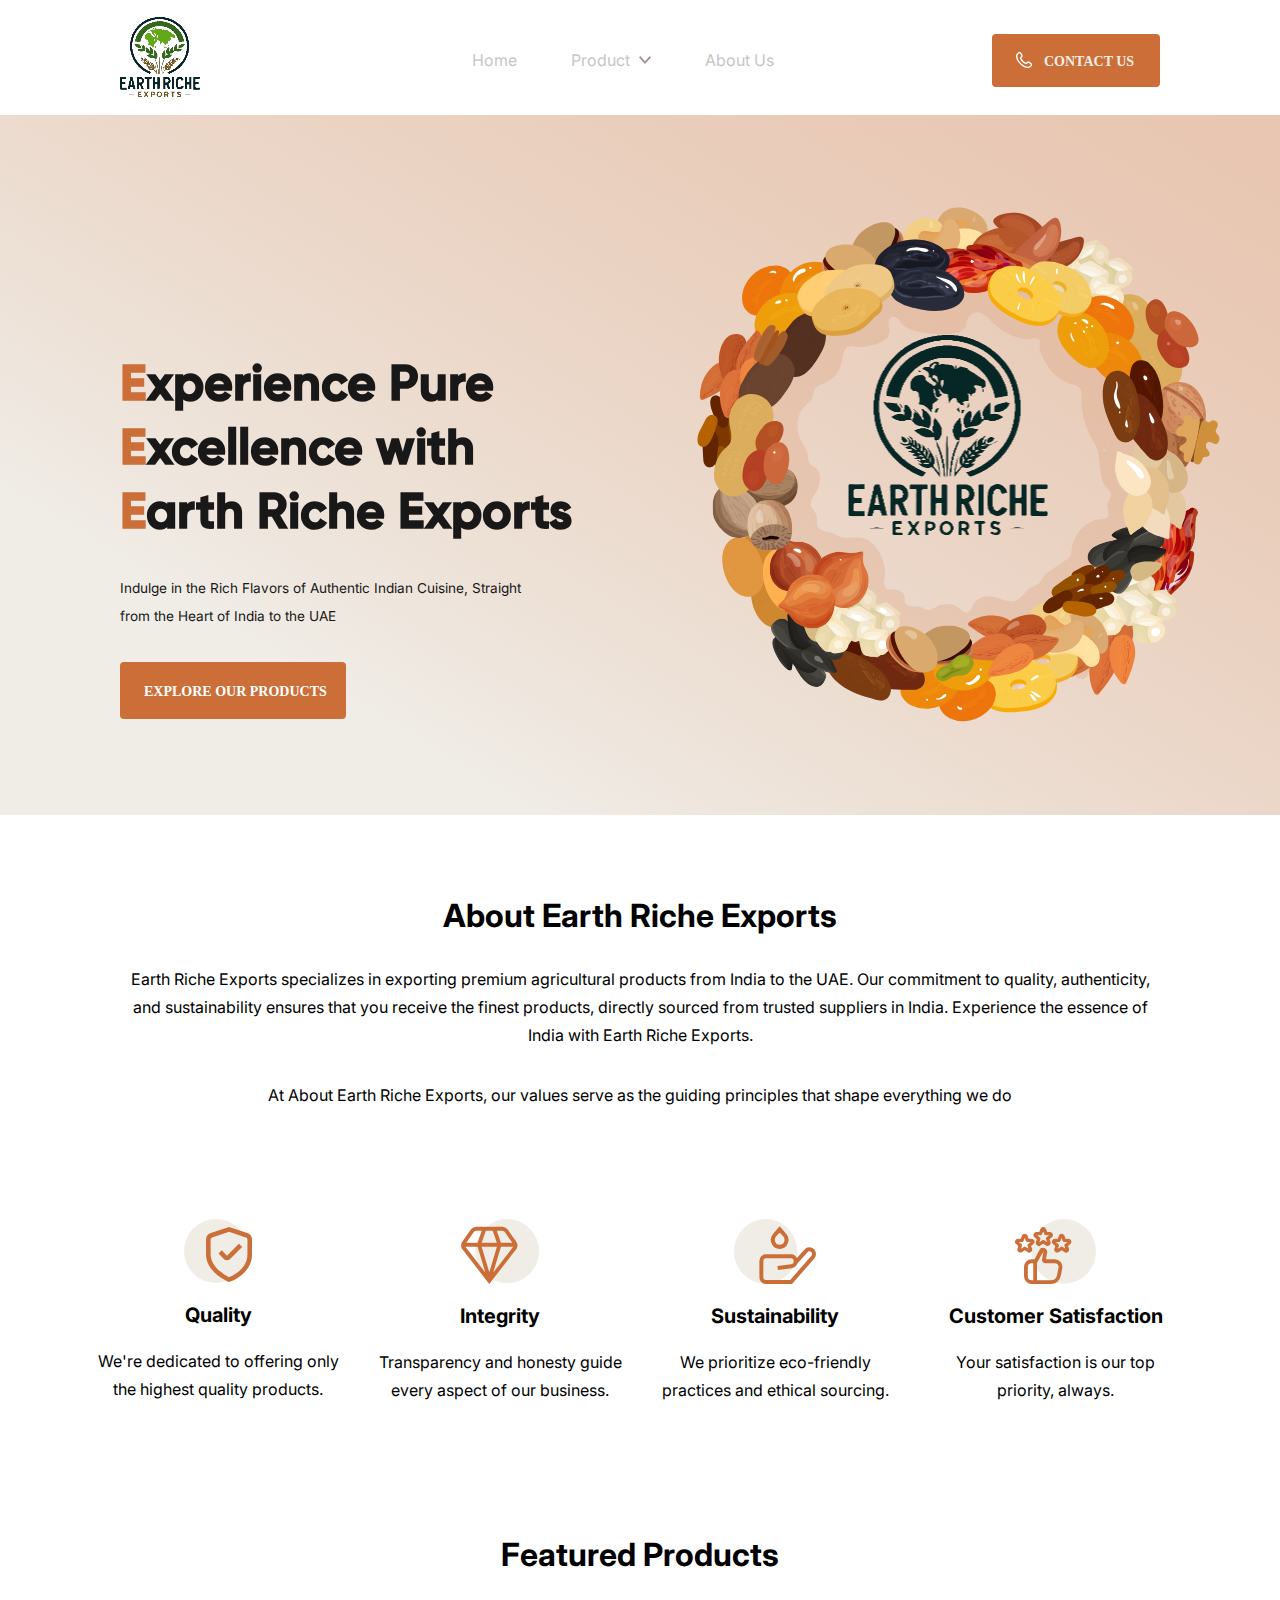
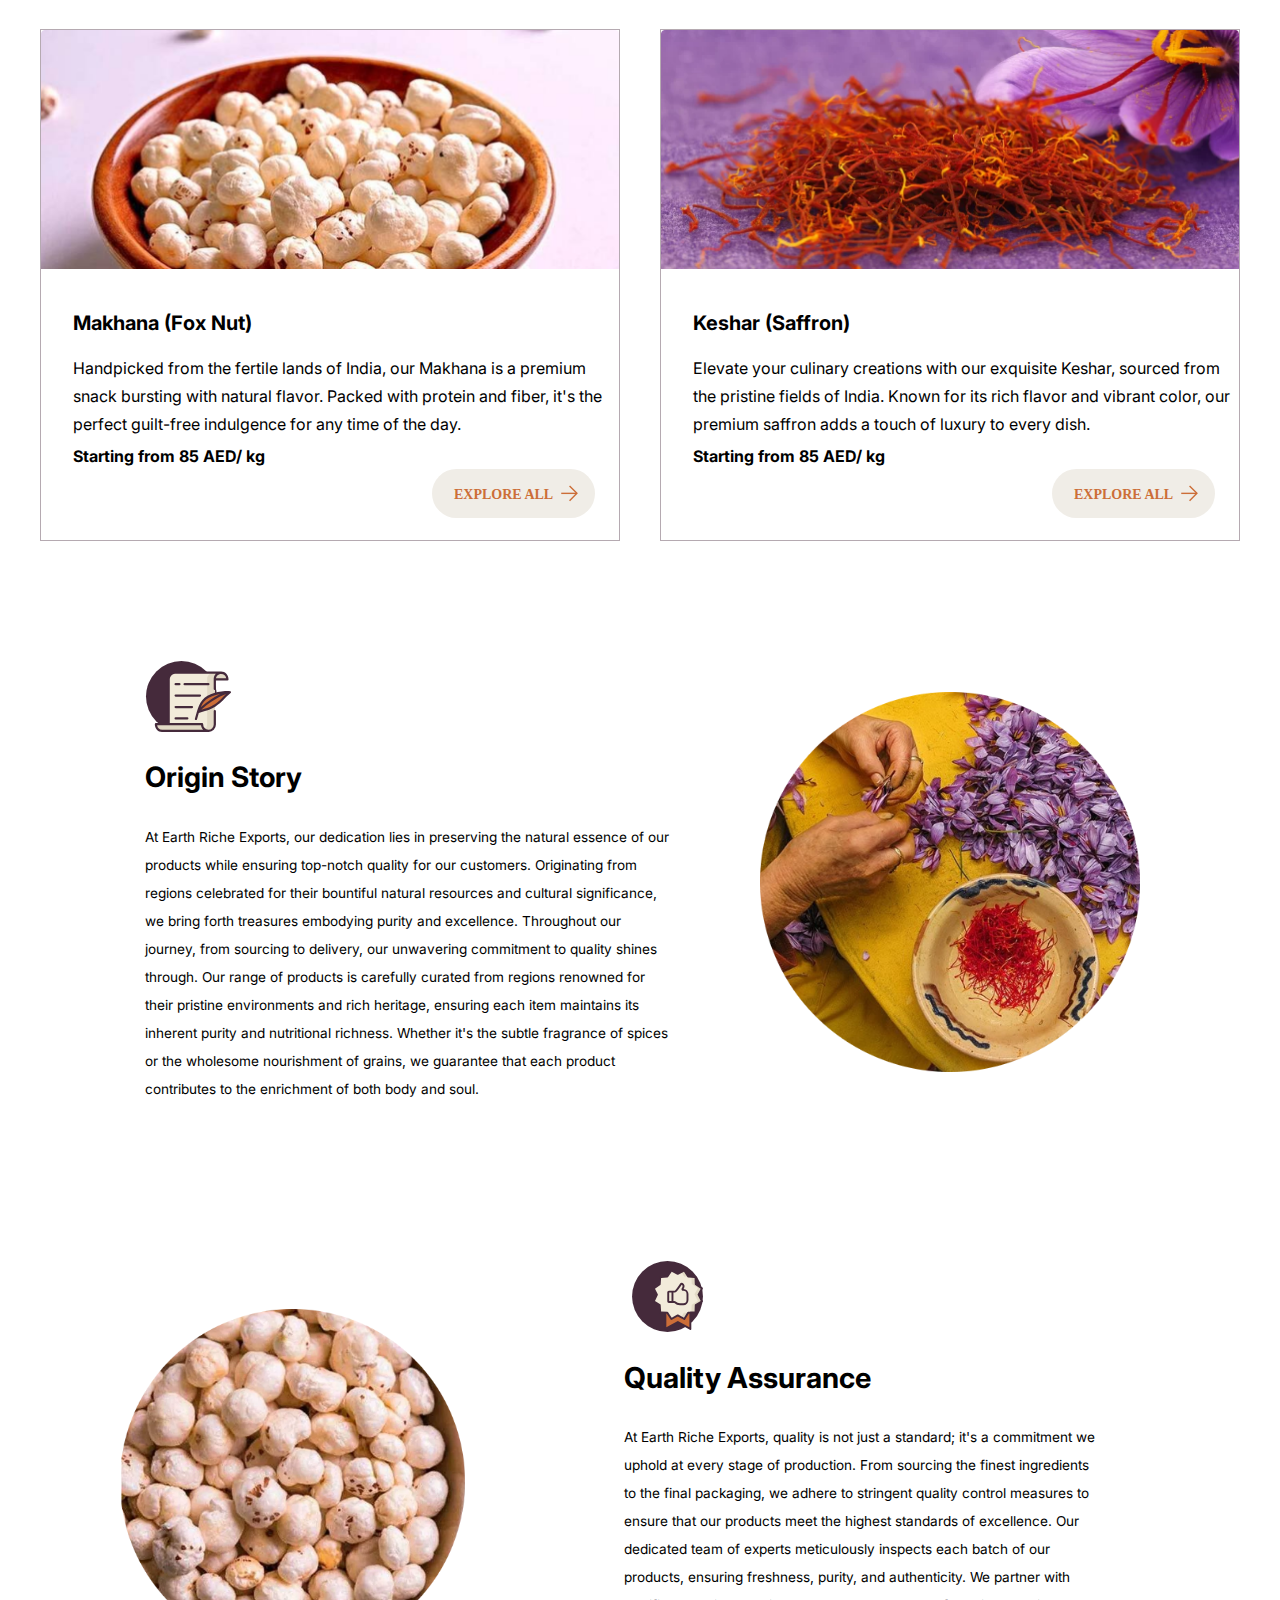
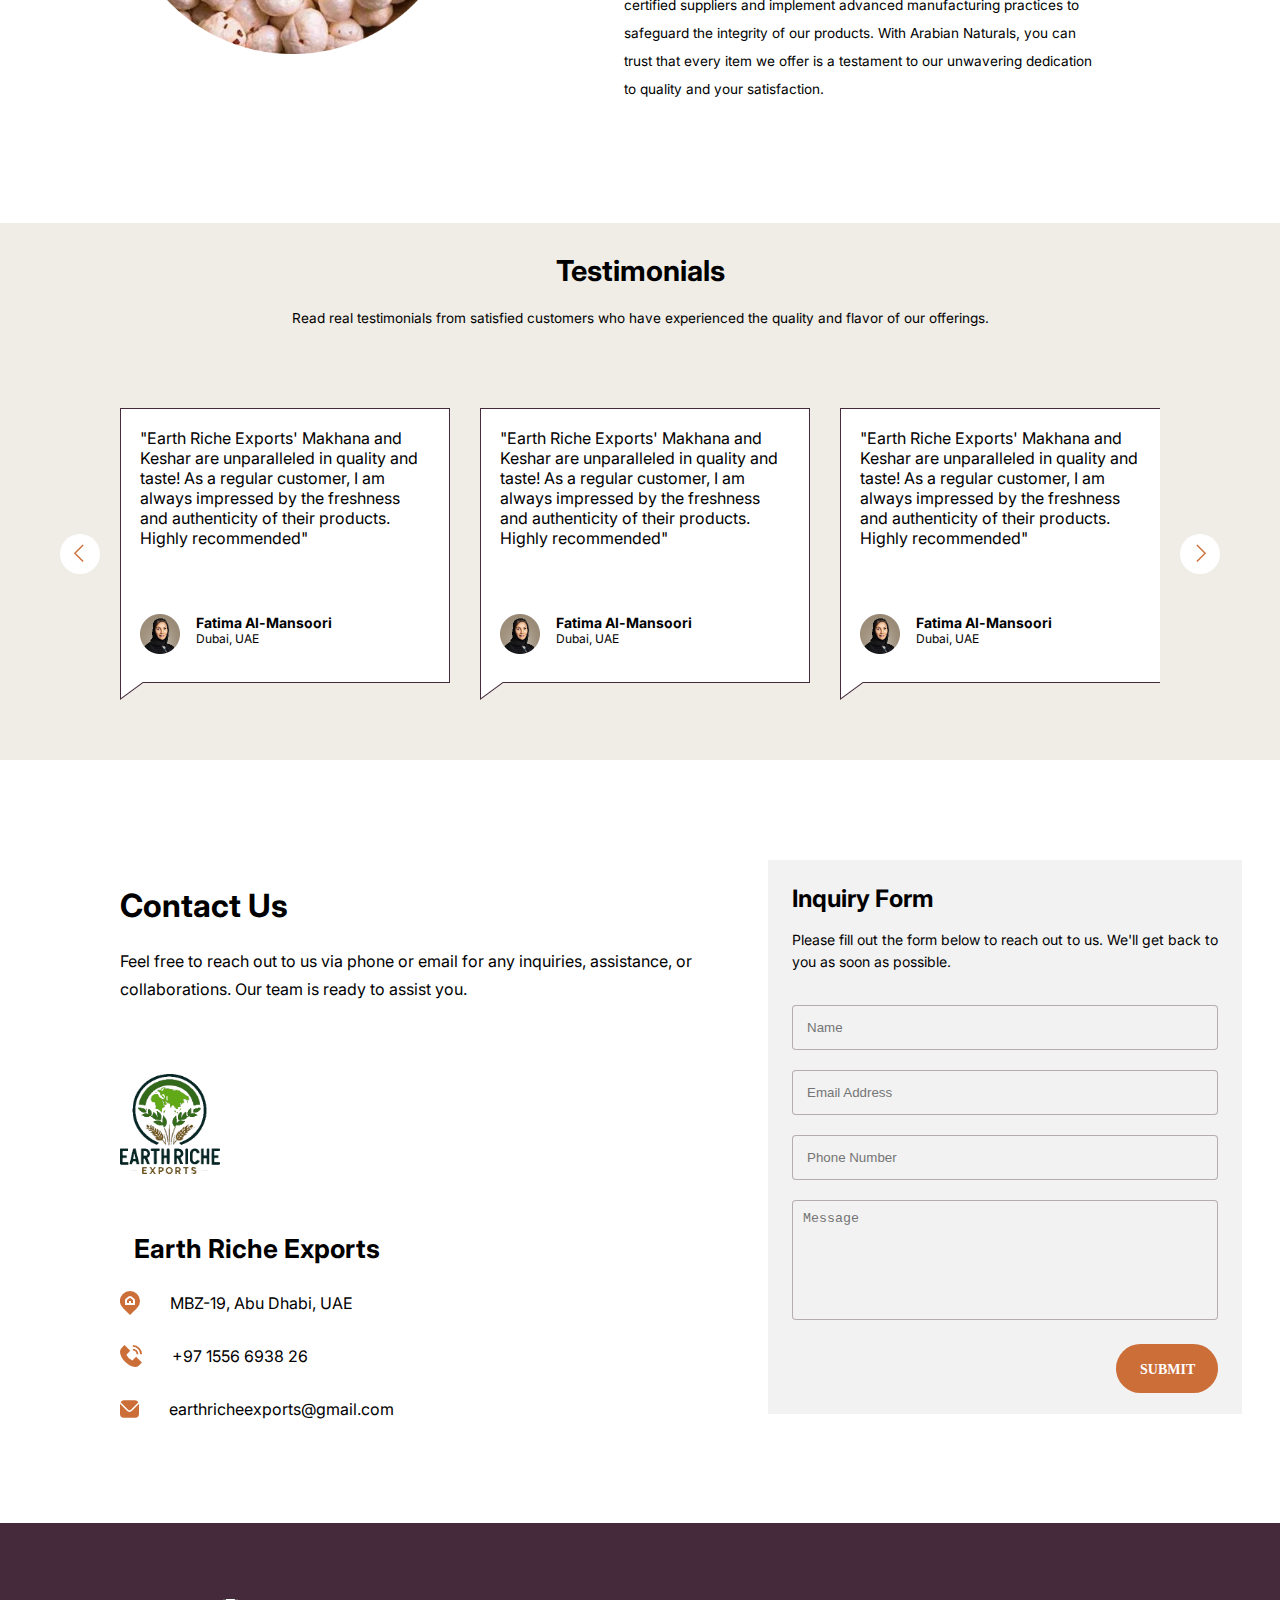
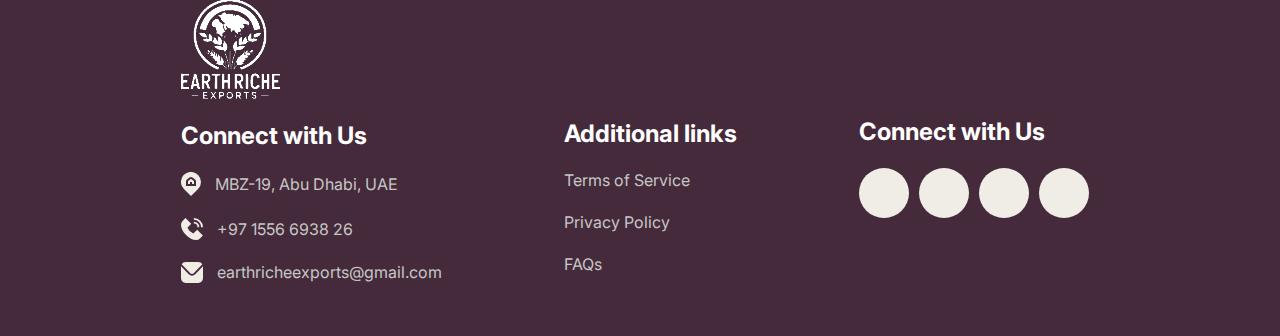
==== commit 0e25a8e4: "navigations fix" ====
--- a/index.html
+++ b/index.html
@@ -15,27 +15,28 @@
     <header id="header">
         <div class="menu-wrap">
             <input type="checkbox" class="toggler">
-            <div class="hamburger"><div></div></div>
+            <div class="hamburger">
+                <div></div>
+            </div>
             <div class="menu">
-              <div>
                 <div>
-                    <ul>
-                        <li><a href="home.html">HOME</a></li>
-                        <li><a href="product.html">PRODUCT MAKHANA</a></li>
-                        <li><a href="product-keshar.html">PRODUCT KESHAR</a></li>
-                        <li><a href="about.html">ABOUT US</a></li>
-                        <li><a href="contact-us.html">CONTACT US</a></li>
-                    </ul>
-                </div>
-              </div>
-            </div>
-          </div>
-        <div class="logo"> <img src="./img/assets/header-logo.png" alt=""></div>
+                    <div>
+                        <ul>
+                            <li><a href="index.html">HOME</a></li>
+                            <li><a href="product.html">PRODUCT MAKHANA</a></li>
+                            <li><a href="product-keshar.html">PRODUCT KESHAR</a></li>
+                            <li><a href="about.html">ABOUT US</a></li>
+                            <li><a href="contact-us.html">CONTACT US</a></li>
+                        </ul>
+                    </div>
+                </div>
+            </div>
+        </div>
+        <div class="logo"> <a href="index.html"> <img src="./img/assets/header-logo.png" alt=""></a></div>
         <div class="navigation">
             <ul>
-                <li><a href="home.html">Home</a></li>
-                <li><a class="product-dropdown" href="#">Product<img src="./img/assets/ic-dropdown.svg"
-                            alt=""></a></li>
+                <li><a href="index.html">Home</a></li>
+                <li><a class="product-dropdown" href="#">Product<img src="./img/assets/ic-dropdown.svg" alt=""></a></li>
                 <div class="dropdown">
                     <div class="dropdown-item">
                         <a href="product.html">
@@ -68,7 +69,7 @@
             <h1><span class="orange-text">E</span><span class="dark-showcase-text">arth Riche Exports</span></h1>
             <p>Indulge in the Rich Flavors of Authentic Indian Cuisine, Straight <br> from the Heart of India to the UAE
             </p>
-            <button class="showcase-btn"></button>
+            <a href="product.html"><button class="showcase-btn"></button></a>
         </div>
         <div class="right-section">
             <img class="showcase-ring" src="./img/assets/showcase-dryfruit-ring.svg" alt="">
@@ -124,7 +125,7 @@
                     flavor. Packed with protein and fiber, it's the perfect guilt-free indulgence for any time of the
                     day.</p>
                 <h3>Starting from 85 AED/ kg</h3>
-                <button class="explore-all-btn"></button>
+                <a href="product.html"><button class="explore-all-btn"></button></a>
             </div>
             <div class="card">
                 <img src="./img/assets/saffron.png" alt="">
@@ -133,9 +134,7 @@
                     Known for its rich flavor and vibrant color, our premium saffron adds a touch of luxury to every
                     dish.</p>
                 <h3>Starting from 85 AED/ kg</h3>
-                <div class="explore-all-btn">
-                    <button></button>
-                </div>
+                <a href="product-keshar.html"><button class="explore-all-btn"></button></a>
             </div>
         </div>
     </div>
--- a/css/home.css
+++ b/css/home.css
@@ -218,6 +218,10 @@
     max-height: 45px;
   }
 
+  #header .logo a {
+    margin: 0;
+  }
+
   #header .navigation ul {
     display: none;
     list-style-type: none;
@@ -468,6 +472,10 @@
     margin-right: 20px;
     padding-left: 250px;
     height: 49px;
+  }
+
+  #featured .card-container .card a {
+    margin-right: 0;
   }
 
 
@@ -1153,6 +1161,10 @@
     max-height: 60px;
 }
 
+#header .logo a {
+  margin: 0;
+}
+
 #header .navigation ul {
     display: none;
     list-style-type: none;
@@ -1402,6 +1414,10 @@
     margin-right: 20px;
     padding-left: 250px;
     height: 49px;
+  }
+
+  #featured .card-container .card a {
+    margin-right: 0;
   }
 
 
@@ -2213,6 +2229,10 @@
     height: 49px;
   }
 
+  #featured .card-container .card a {
+    margin-right: 0;
+  }
+
 
   /* Origin */
   #origin-story {
@@ -3005,10 +3025,15 @@
     display: flex;
     flex-direction: row;
     align-items: flex-end;
+    justify-content: flex-end;
     padding-bottom: 24px;
     margin-right: 20px;
     padding-left: 250px;
     height: 49px;
+  }
+
+  #featured .card-container .card a {
+    margin-right: 0;
   }
 
 
@@ -4302,9 +4327,12 @@
 
   #header .dropdown-item {
     margin: 0;
+    width: 100%;
   }
 
   #header .dropdown-item a {
+
+    width: 100%;
     display: flex;
     flex-direction: row;
     align-items: center;
@@ -4314,6 +4342,7 @@
 
   #header .dropdown-item img {
     margin-right: 10px;
+    margin-left: 0;
     display: flex;
   }
 
@@ -4658,18 +4687,17 @@
     display: flex;
     align-items: center;
     justify-content: center;
-    margin-left: 10px;
-    margin-right: 10px;
-    width: 100%;
-    height: auto;
+    width: 1200px;
+    margin-left: 30px;
+    margin-right: 30px;
   }
 
   #testimonials .left-arrow {
     background: url('../img/assets/left-arrow.svg') no-repeat center;
     height: 40px;
     width: 40px;
-    margin-right: 0;
-    margin-left: 80px;
+    margin-right: 0px;
+    padding-left: 80px;
     display: flex;
     align-items: center;
     justify-content: center;
@@ -4680,7 +4708,7 @@
     height: 40px;
     width: 40px;
     margin-left: 0;
-    margin-right: 80px;
+    padding-right: 80px;
     display: flex;
     align-items: center;
     justify-content: center;
@@ -4688,17 +4716,14 @@
 
   #testimonials .the-testimony {
     display: flex;
-    flex-wrap: nowrap;
-    flex-direction: row;
-    align-items: center;
-    justify-content: center;
-    width: 80%;
-    height: auto;
-    margin: 0;
-    padding: 0;
-    flex: 1;
-  }
-
+    flex-direction: row;
+    align-items: center;
+    justify-content: flex-start;
+    overflow-x: hidden;
+    max-width: 1150px;
+    white-space: no-wrap;
+    margin-left: 0px;
+  }
   #testimonials .testimonials-container {
     background: url('../img/backrounds/testimonials-dialog-bubble-bg.png')no-repeat;
     background-size: cover;
